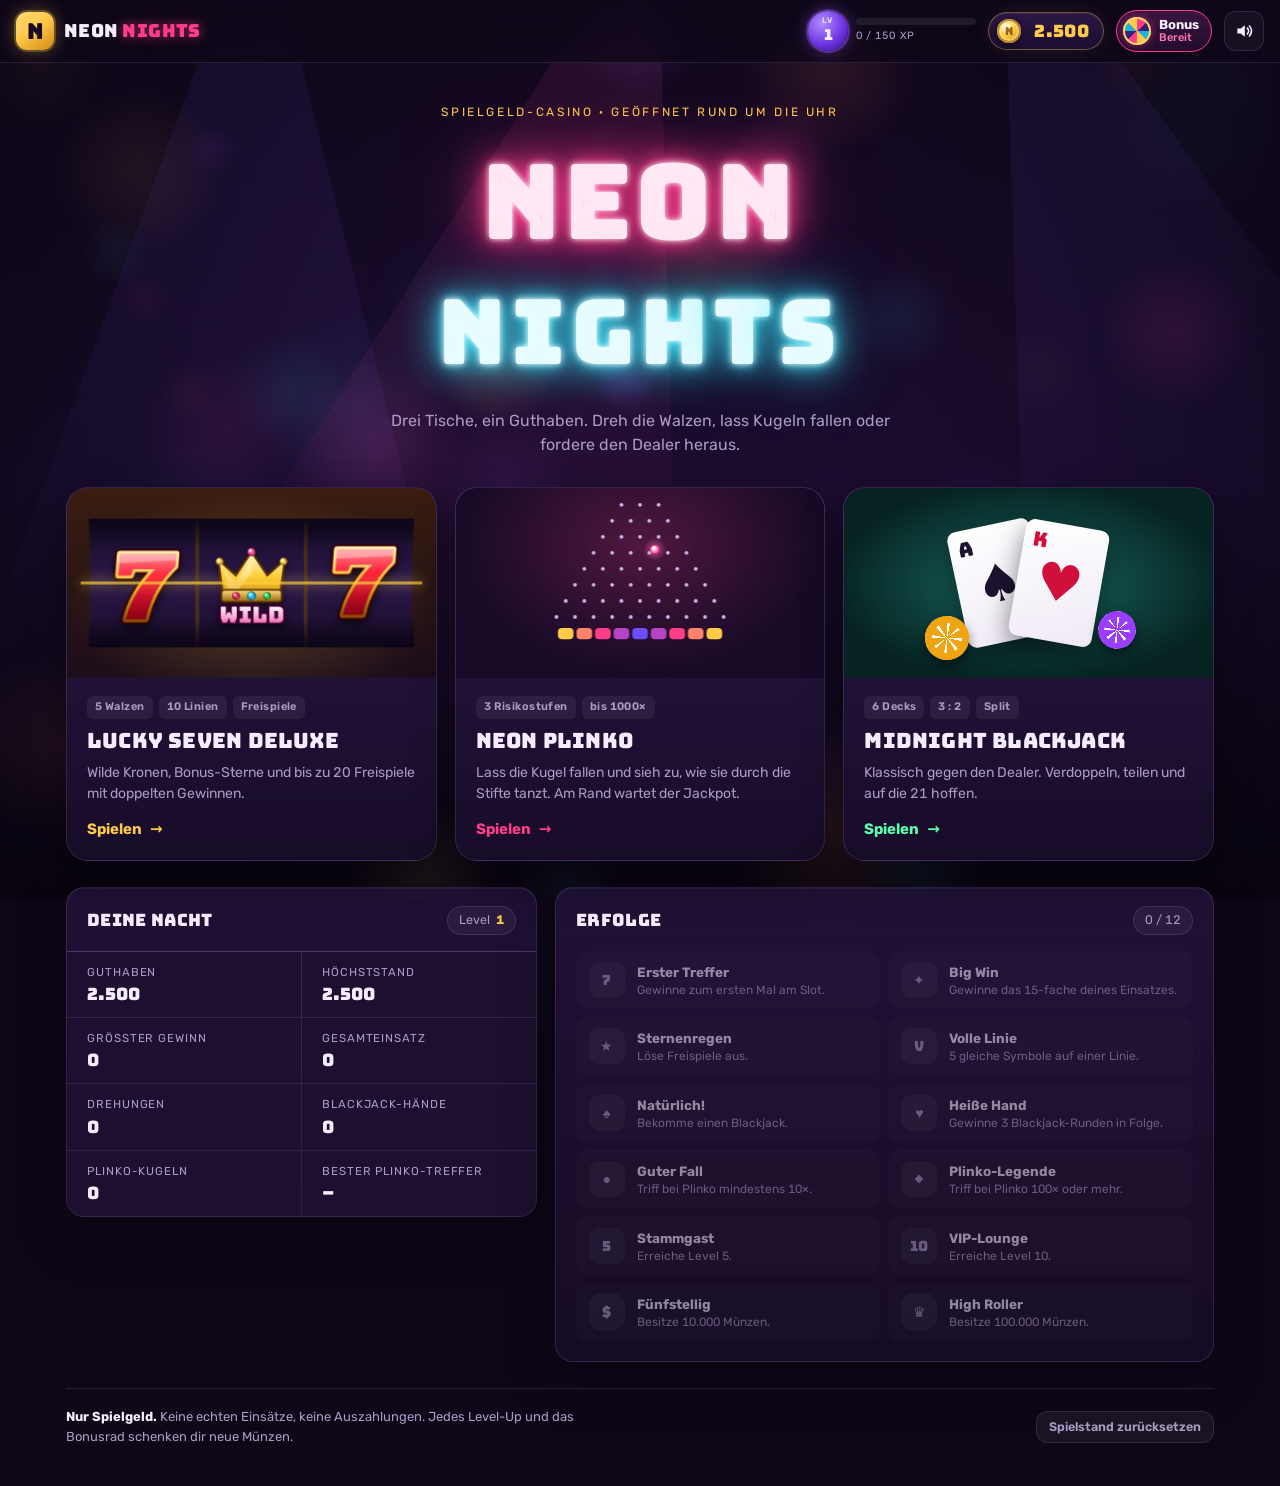
==== index.html @ 60bd5eb9 "Neon Nights Casino: 2D-Casino mit Slot, Plinko und Blackjack Spielgeld-Casino im Neon-Look: Slot mit" ====
<!doctype html>
<html lang="de">
<head>
<meta charset="utf-8">
<meta name="viewport" content="width=device-width, initial-scale=1, viewport-fit=cover">
<title>Neon Nights Casino</title>
<meta name="description" content="Ein 2D-Neon-Casino mit Slot, Plinko und Blackjack – nur Spielgeld.">
<link rel="preconnect" href="https://fonts.googleapis.com">
<link rel="preconnect" href="https://fonts.gstatic.com" crossorigin>
<link rel="stylesheet" href="https://fonts.googleapis.com/css2?family=Bungee&family=Bungee+Inline&family=Rubik:wght@400;500;600;700;800&display=swap">
<link rel="stylesheet" href="css/style.css">
</head>
<body data-view="lobby">
<canvas id="bg" aria-hidden="true"></canvas>

<header class="topbar">
  <a class="brand" href="#lobby" aria-label="Zur Lobby">
    <span class="brand-mark">N</span><span class="brand-text">Neon<b>Nights</b></span>
  </a>
  <div class="level-box" id="levelBox" title="Level-Fortschritt">
    <span class="lvl-badge"><small>LV</small><b id="lvlNum">1</b></span>
    <div class="xp"><div class="xp-bar"><i id="xpFill"></i></div><small id="xpText">0 / 150 XP</small></div>
  </div>
  <div class="balance" id="balance" aria-live="polite">
    <span class="coin-icon" aria-hidden="true"></span><b id="balVal">2.500</b>
  </div>
  <button class="bonus-btn" id="bonusBtn" type="button">
    <span class="bonus-wheel-icon" aria-hidden="true"></span><span class="bonus-label">Bonus<small id="bonusTimer">Bereit</small></span>
  </button>
  <button class="icon-btn" id="muteBtn" type="button" aria-label="Ton an oder aus" aria-pressed="false">
    <svg class="ic-on" viewBox="0 0 24 24" width="20" height="20" aria-hidden="true"><path d="M4 9v6h4l5 4V5L8 9H4z" fill="currentColor"/><path d="M16 8.5a5 5 0 0 1 0 7M18.5 6a8.5 8.5 0 0 1 0 12" stroke="currentColor" stroke-width="2" fill="none" stroke-linecap="round"/></svg>
    <svg class="ic-off" viewBox="0 0 24 24" width="20" height="20" aria-hidden="true"><path d="M4 9v6h4l5 4V5L8 9H4z" fill="currentColor"/><path d="M16.5 9.5l5 5m0-5l-5 5" stroke="currentColor" stroke-width="2" stroke-linecap="round"/></svg>
  </button>
</header>

<main class="wrap">
  <!-- ================= LOBBY ================= -->
  <section class="view active" id="view-lobby">
    <div class="hero">
      <p class="eyebrow">Spielgeld-Casino · geöffnet rund um die Uhr</p>
      <h1 class="neon-sign" aria-label="Neon Nights">
        <span class="n1">NEON</span>
        <span class="n2">NIGH<span class="flicker">T</span>S</span>
      </h1>
      <p class="hero-sub">Drei Tische, ein Guthaben. Dreh die Walzen, lass Kugeln fallen oder fordere den Dealer heraus.</p>
    </div>

    <div class="games">
      <a class="game-card gc-slots" href="#slots">
        <div class="gc-art"><canvas id="prevSlots"></canvas></div>
        <div class="gc-body">
          <div class="gc-tags"><span>5 Walzen</span><span>10 Linien</span><span>Freispiele</span></div>
          <h3>Lucky Seven Deluxe</h3>
          <p>Wilde Kronen, Bonus-Sterne und bis zu 20 Freispiele mit doppelten Gewinnen.</p>
          <span class="gc-play">Spielen <i>→</i></span>
        </div>
      </a>
      <a class="game-card gc-plinko" href="#plinko">
        <div class="gc-art"><canvas id="prevPlinko"></canvas></div>
        <div class="gc-body">
          <div class="gc-tags"><span>3 Risikostufen</span><span>bis 1000×</span></div>
          <h3>Neon Plinko</h3>
          <p>Lass die Kugel fallen und sieh zu, wie sie durch die Stifte tanzt. Am Rand wartet der Jackpot.</p>
          <span class="gc-play">Spielen <i>→</i></span>
        </div>
      </a>
      <a class="game-card gc-bj" href="#blackjack">
        <div class="gc-art bj-art" aria-hidden="true">
          <div class="art-card c1"><b>A</b><i>♠&#xFE0E;</i></div>
          <div class="art-card c2 red"><b>K</b><i>♥&#xFE0E;</i></div>
          <span class="art-chip" style="--c:#f0a412"></span><span class="art-chip c2" style="--c:#9b3dff"></span>
        </div>
        <div class="gc-body">
          <div class="gc-tags"><span>6 Decks</span><span>3 : 2</span><span>Split</span></div>
          <h3>Midnight Blackjack</h3>
          <p>Klassisch gegen den Dealer. Verdoppeln, teilen und auf die 21 hoffen.</p>
          <span class="gc-play">Spielen <i>→</i></span>
        </div>
      </a>
    </div>

    <div class="lobby-grid">
      <section class="panel stats-panel">
        <header class="panel-head"><h2>Deine Nacht</h2><span class="pill">Level <b id="lobbyLevel">1</b></span></header>
        <dl class="stats">
          <div><dt>Guthaben</dt><dd id="stBalance">0</dd></div>
          <div><dt>Höchststand</dt><dd id="stPeak">0</dd></div>
          <div><dt>Größter Gewinn</dt><dd id="stBiggest">0</dd></div>
          <div><dt>Gesamteinsatz</dt><dd id="stWagered">0</dd></div>
          <div><dt>Drehungen</dt><dd id="stSpins">0</dd></div>
          <div><dt>Blackjack-Hände</dt><dd id="stHands">0</dd></div>
          <div><dt>Plinko-Kugeln</dt><dd id="stBalls">0</dd></div>
          <div><dt>Bester Plinko-Treffer</dt><dd id="stMult">–</dd></div>
        </dl>
      </section>
      <section class="panel ach-panel">
        <header class="panel-head"><h2>Erfolge</h2><span class="pill" id="achCount">0 / 12</span></header>
        <div class="ach-grid" id="achGrid"></div>
      </section>
    </div>

    <footer class="foot">
      <p><b>Nur Spielgeld.</b> Keine echten Einsätze, keine Auszahlungen. Jedes Level-Up und das Bonusrad schenken dir neue Münzen.</p>
      <div class="reset">
        <button class="ghost-btn small" id="resetBtn" type="button">Spielstand zurücksetzen</button>
        <span id="resetConfirm" hidden>Wirklich alles löschen?
          <button class="ghost-btn small danger" id="resetYes" type="button">Ja, zurücksetzen</button>
          <button class="ghost-btn small" id="resetNo" type="button">Abbrechen</button></span>
      </div>
    </footer>
  </section>

  <!-- ================= SLOTS ================= -->
  <section class="view" id="view-slots">
    <div class="game-head">
      <a class="back-btn" href="#lobby"><i>←</i> Lobby</a>
      <h2>Lucky Seven Deluxe</h2>
      <button class="ghost-btn" id="slotInfo" type="button">Gewinntabelle</button>
    </div>

    <div class="slot-machine" id="slotMachine">
      <div class="marquee">
        <div class="bulbs" aria-hidden="true"></div>
        <div class="marquee-title"><span class="m-lucky">LUCKY</span><span class="m-seven">7</span><span class="m-deluxe">DELUXE</span></div>
      </div>
      <div class="fs-banner" id="fsBanner" hidden>
        <span>★ Freispiele: <b id="fsCount">0</b></span><span>Gewinne ×2</span><span>Summe: <b id="fsWin">0</b></span>
      </div>
      <div class="reels-bezel">
        <div class="reels-frame" id="reelsFrame"><canvas id="slotCanvas"></canvas></div>
      </div>
      <div class="deck">
        <div class="win-box" id="slotWinBox">
          <small>Gewinn</small>
          <b id="slotWin">0</b>
          <span id="slotMsg">Viel Glück!</span>
        </div>
        <div class="deck-controls">
          <div class="bet-ctl">
            <button class="round-btn" id="betMinus" type="button" aria-label="Einsatz senken">−</button>
            <div class="bet-val"><small>Einsatz</small><b id="slotBet">100</b></div>
            <button class="round-btn" id="betPlus" type="button" aria-label="Einsatz erhöhen">+</button>
          </div>
          <button class="spin-btn" id="spinBtn" type="button"><span class="spin-ring" aria-hidden="true"></span><span id="spinLabel">DREHEN</span></button>
          <div class="toggles">
            <button class="toggle" id="autoBtn" type="button" aria-pressed="false"><i aria-hidden="true">∞</i>Auto</button>
            <button class="toggle" id="turboBtn" type="button" aria-pressed="false"><i aria-hidden="true">»</i>Turbo</button>
          </div>
        </div>
      </div>
    </div>
    <p class="hint">Leertaste dreht · während des Drehens stoppt ein zweiter Druck die Walzen</p>
  </section>

  <!-- ================= PLINKO ================= -->
  <section class="view" id="view-plinko">
    <div class="game-head">
      <a class="back-btn" href="#lobby"><i>←</i> Lobby</a>
      <h2>Neon Plinko</h2>
      <span class="pill">Max <b id="plinkoMax">33×</b></span>
    </div>
    <div class="plinko-layout">
      <aside class="panel plinko-side">
        <div class="field">
          <label>Einsatz</label>
          <div class="bet-ctl wide">
            <button class="round-btn" id="plBetMinus" type="button" aria-label="Einsatz senken">−</button>
            <div class="bet-val"><b id="plinkoBet">50</b></div>
            <button class="round-btn" id="plBetPlus" type="button" aria-label="Einsatz erhöhen">+</button>
          </div>
        </div>
        <div class="field">
          <label>Risiko</label>
          <div class="seg">
            <button type="button" data-risk="low">Niedrig</button>
            <button type="button" data-risk="mid">Mittel</button>
            <button type="button" data-risk="high">Hoch</button>
          </div>
        </div>
        <div class="field">
          <label>Reihen</label>
          <div class="seg">
            <button type="button" data-rows="8">8</button>
            <button type="button" data-rows="12">12</button>
            <button type="button" data-rows="16">16</button>
          </div>
          <small class="field-hint" id="plinkoHint" hidden>Änderbar, sobald alle Kugeln gelandet sind</small>
        </div>
        <button class="cta-btn" id="plinkoDrop" type="button">Kugel fallen lassen</button>
        <button class="toggle wide" id="plinkoAuto" type="button" aria-pressed="false"><i aria-hidden="true">∞</i>Automatisch</button>
        <div class="last-win"><small>Letzter Treffer</small><b id="plinkoLast">–</b></div>
      </aside>
      <div class="panel plinko-stage">
        <div class="plinko-board" id="plinkoBoard"><canvas id="plinkoCanvas"></canvas></div>
        <div class="plinko-history" id="plinkoHistory" aria-label="Letzte Treffer"></div>
      </div>
    </div>
    <p class="hint">Leertaste lässt eine Kugel fallen · mehrere Kugeln gleichzeitig sind erlaubt</p>
  </section>

  <!-- ================= BLACKJACK ================= -->
  <section class="view" id="view-blackjack">
    <div class="game-head">
      <a class="back-btn" href="#lobby"><i>←</i> Lobby</a>
      <h2>Midnight Blackjack</h2>
      <span class="pill">Max. Einsatz <b>5.000</b></span>
    </div>
    <div class="bj-table" id="bjTable">
      <div class="bj-shoe" id="bjShoe" aria-hidden="true"><span class="shoe-cards"></span><small id="bjShoeCount">312</small></div>
      <div class="dealer-zone">
        <div class="zone-label">Dealer <span class="hand-value" id="dealerValue" hidden></span></div>
        <div class="cards" id="dealerCards"></div>
      </div>
      <div class="felt-deco" aria-hidden="true">
        <svg class="felt-text" viewBox="0 0 600 110">
          <defs><path id="arc" d="M 30 18 Q 300 128 570 18"/></defs>
          <text><textPath href="#arc" startOffset="50%" text-anchor="middle">BLACKJACK ZAHLT 3 ZU 2</textPath></text>
        </svg>
        <p class="felt-rule">Dealer steht auf allen 17</p>
      </div>
      <div class="bj-msg" id="bjMsg" aria-live="polite">Setze deine Chips und teile aus.</div>
      <div class="player-zone">
        <div class="player-hands" id="playerHands"></div>
        <div class="bet-circle" id="bjBetCircle">
          <div class="stack" id="bjStack"></div>
          <b id="bjBetAmount">Einsatz setzen</b>
        </div>
      </div>
    </div>
    <div class="bj-controls">
      <div class="bj-betting" id="bjBetting">
        <div class="chip-rack" id="bjChips"></div>
        <div class="bj-bet-actions">
          <button class="ghost-btn" id="bjClear" type="button">Löschen</button>
          <button class="ghost-btn" id="bjRebet" type="button">Wie zuvor</button>
          <button class="ghost-btn" id="bjDoubleBet" type="button">×2</button>
          <button class="cta-btn" id="bjDeal" type="button">Austeilen</button>
        </div>
      </div>
      <div class="bj-actions" id="bjActions" hidden>
        <button class="act-btn hit" id="bjHit" type="button"><b>Karte</b><small>H</small></button>
        <button class="act-btn stand" id="bjStand" type="button"><b>Halten</b><small>S</small></button>
        <button class="act-btn double" id="bjDouble" type="button"><b>Verdoppeln</b><small>D</small></button>
        <button class="act-btn split" id="bjSplit" type="button"><b>Teilen</b><small>P</small></button>
      </div>
    </div>
    <p class="hint">Tasten: H Karte · S Halten · D Verdoppeln · P Teilen · Enter Austeilen</p>
  </section>
</main>

<!-- ================= MODALS & OVERLAYS ================= -->
<div class="modal" id="modal-wheel" hidden role="dialog" aria-modal="true" aria-labelledby="wheelTitle">
  <div class="modal-box wheel-box">
    <button class="close-x" type="button" data-close aria-label="Schließen">×</button>
    <h2 id="wheelTitle">Bonusrad</h2>
    <p class="modal-sub">Alle 10 Minuten ein Gratis-Dreh. Bei leerem Konto sofort.</p>
    <div class="wheel-wrap">
      <div class="wheel-pointer" id="wheelPointer" aria-hidden="true"></div>
      <canvas id="wheelCanvas"></canvas>
    </div>
    <p class="wheel-result" id="wheelResult"></p>
    <button class="cta-btn" id="wheelSpin" type="button" data-autofocus>Drehen!</button>
  </div>
</div>

<div class="modal" id="modal-paytable" hidden role="dialog" aria-modal="true" aria-labelledby="ptTitle">
  <div class="modal-box pt-box">
    <button class="close-x" type="button" data-close aria-label="Schließen">×</button>
    <h2 id="ptTitle">Gewinntabelle</h2>
    <div id="paytableBody"></div>
  </div>
</div>

<div class="bigwin" id="bigwin" hidden>
  <div class="bw-rays" aria-hidden="true"></div>
  <div class="bw-content">
    <div class="bw-title" id="bwTitle">BIG WIN</div>
    <div class="bw-amount"><span class="coin-icon big" aria-hidden="true"></span><b id="bwAmount">0</b></div>
    <div class="bw-sub" id="bwSub"></div>
    <small class="bw-skip">Tippen zum Überspringen</small>
  </div>
</div>

<div class="banner" id="banner" hidden>
  <div class="bn-content"><div class="bn-title" id="bnTitle"></div><div class="bn-sub" id="bnSub"></div></div>
</div>

<div class="toasts" id="toasts" aria-live="polite"></div>
<canvas id="fx" aria-hidden="true"></canvas>

<script src="js/config.js"></script>
<script src="js/core.js"></script>
<script src="js/fx.js"></script>
<script src="js/symbols.js"></script>
<script src="js/slots.js"></script>
<script src="js/plinko.js"></script>
<script src="js/blackjack.js"></script>
<script src="js/main.js"></script>
</body>
</html>
---- css/style.css ----
/* ============================================================
   Neon Nights Casino – Stylesheet
   Einheitliche dunkle Neon-Welt (bewusst nur ein Theme)
   ============================================================ */
:root {
  color-scheme: dark;
  --ink: #0e0718;
  --night: #170c28;
  --plum: #22133a;
  --plum-2: #2e1a4c;
  --line: rgba(206, 170, 255, 0.14);
  --text: #f5edff;
  --muted: #a99bc4;
  --neon: #ff3d8b;
  --neon-soft: #ff7ab4;
  --gold: #ffc94a;
  --gold-deep: #c98a12;
  --cyan: #3be8ff;
  --violet: #9d5cff;
  --mint: #5dffb0;
  --bad: #ff5d6c;
  --felt: #0f4a45;
  --felt-deep: #062322;
  --display: "Bungee", "Impact", "Arial Black", sans-serif;
  --inline: "Bungee Inline", "Bungee", "Impact", sans-serif;
  --body: "Rubik", system-ui, -apple-system, "Segoe UI", sans-serif;
  --radius: 18px;
  --gutter: 16px;
  --top-h: 64px;
}

* { box-sizing: border-box; }
html { height: 100%; -webkit-text-size-adjust: 100%; }
body {
  margin: 0; min-height: 100%;
  background: var(--ink); color: var(--text);
  font: 15px/1.5 var(--body);
  font-variant-numeric: tabular-nums;
  overflow-x: hidden;
  -webkit-tap-highlight-color: transparent;
}
[hidden] { display: none !important; }
button { font: inherit; color: inherit; cursor: pointer; }
button:disabled { cursor: not-allowed; }
a { color: inherit; }
:focus-visible { outline: 2px solid var(--cyan); outline-offset: 3px; border-radius: 8px; }
h1, h2, h3, h4 { text-wrap: balance; margin: 0; }

#bg { position: fixed; inset: 0; z-index: -1; }
#fx { position: fixed; inset: 0; z-index: 90; pointer-events: none; }

/* ---------- Kopfleiste ---------- */
.topbar {
  position: sticky; top: 0; z-index: 40;
  display: flex; align-items: center; gap: 12px;
  padding: calc(10px + env(safe-area-inset-top, 0px)) var(--gutter) 10px;
  background: linear-gradient(180deg, rgba(14, 7, 24, 0.94), rgba(14, 7, 24, 0.78));
  backdrop-filter: blur(12px); -webkit-backdrop-filter: blur(12px);
  border-bottom: 1px solid var(--line);
}
.brand { display: flex; align-items: center; gap: 10px; text-decoration: none; margin-right: auto; }
.brand-mark {
  display: grid; place-items: center; width: 38px; height: 38px; border-radius: 11px;
  font: 22px var(--display); color: #1a0826;
  background: linear-gradient(145deg, #ffd978, var(--gold) 45%, #d08a10);
  box-shadow: 0 0 0 2px rgba(255, 201, 74, 0.25), 0 0 18px rgba(255, 201, 74, 0.35);
}
.brand-text { font: 18px/1 var(--display); letter-spacing: 0.02em; color: var(--text); }
.brand-text b { font-weight: 400; color: var(--neon); text-shadow: 0 0 12px rgba(255, 61, 139, 0.7); margin-left: 4px; }

.level-box { display: flex; align-items: center; gap: 8px; }
.lvl-badge {
  position: relative; display: grid; place-items: center; width: 40px; height: 40px;
  border-radius: 50%; line-height: 1;
  background: radial-gradient(circle at 35% 30%, #b38cff, #6a2fe0 60%, #33106e);
  box-shadow: 0 0 0 2px rgba(157, 92, 255, 0.4), 0 0 16px rgba(157, 92, 255, 0.5);
}
.lvl-badge small { position: absolute; top: 6px; font-size: 8px; letter-spacing: 0.12em; opacity: 0.8; font-weight: 700; }
.lvl-badge b { font: 15px var(--display); margin-top: 7px; }
.level-box.lvl-up .lvl-badge { animation: lvlpop 0.9s cubic-bezier(.3, 1.6, .5, 1); }
@keyframes lvlpop { 0% { transform: scale(1); } 40% { transform: scale(1.35); box-shadow: 0 0 0 6px rgba(157, 92, 255, 0.4), 0 0 40px #b38cff; } 100% { transform: scale(1); } }
.xp { display: grid; gap: 3px; width: 120px; }
.xp-bar { height: 7px; border-radius: 7px; background: rgba(255, 255, 255, 0.08); overflow: hidden; }
.xp-bar i { display: block; height: 100%; width: 0; border-radius: inherit; background: linear-gradient(90deg, var(--violet), var(--neon)); box-shadow: 0 0 10px var(--neon); transition: width 0.6s ease; }
.xp small { font-size: 10.5px; color: var(--muted); letter-spacing: 0.02em; }

.balance {
  display: flex; align-items: center; gap: 8px;
  padding: 6px 14px 6px 8px; border-radius: 999px;
  background: linear-gradient(180deg, #2a1745, #1b0e2e);
  border: 1px solid rgba(255, 201, 74, 0.35);
  box-shadow: inset 0 1px 0 rgba(255, 255, 255, 0.08), 0 0 20px rgba(255, 201, 74, 0.08);
}
.balance b { font: 17px var(--display); color: var(--gold); letter-spacing: 0.02em; min-width: 5ch; text-align: right; }
.balance.up { animation: balUp 0.7s ease; }
.balance.down b { animation: balDown 0.4s ease; }
@keyframes balUp { 30% { box-shadow: 0 0 0 3px rgba(93, 255, 176, 0.35), 0 0 30px rgba(93, 255, 176, 0.4); transform: scale(1.06); } }
@keyframes balDown { 40% { color: #ffa0a8; } }
.coin-icon {
  width: 24px; height: 24px; border-radius: 50%; flex: none;
  background: radial-gradient(circle at 35% 30%, #fff6c8 0 12%, #ffd24a 35%, #c47a00 100%);
  box-shadow: inset 0 0 0 2px rgba(150, 85, 0, 0.6), inset 0 0 0 4px rgba(255, 230, 150, 0.6), 0 2px 6px rgba(0, 0, 0, 0.4);
  position: relative;
}
.coin-icon::after { content: "N"; position: absolute; inset: 0; display: grid; place-items: center; font: 11px var(--display); color: rgba(120, 60, 0, 0.75); }
.coin-icon.big { width: 54px; height: 54px; }
.coin-icon.big::after { font-size: 26px; }

.bonus-btn {
  display: flex; align-items: center; gap: 8px; padding: 6px 12px 6px 6px;
  border-radius: 999px; border: 1px solid rgba(255, 61, 139, 0.35);
  background: linear-gradient(180deg, #3a1540, #220c2c);
  transition: transform 0.15s, box-shadow 0.2s;
}
.bonus-btn:hover { transform: translateY(-1px); }
.bonus-btn.ready { border-color: var(--neon); box-shadow: 0 0 0 0 rgba(255, 61, 139, 0.6); animation: bonusPulse 1.8s infinite; }
@keyframes bonusPulse { 0% { box-shadow: 0 0 0 0 rgba(255, 61, 139, 0.55); } 70% { box-shadow: 0 0 0 12px rgba(255, 61, 139, 0); } 100% { box-shadow: 0 0 0 0 rgba(255, 61, 139, 0); } }
.bonus-wheel-icon {
  width: 28px; height: 28px; border-radius: 50%;
  background: conic-gradient(var(--neon) 0 45deg, #3a1f78 0 90deg, #1fb6d6 0 135deg, var(--gold) 0 180deg, var(--neon) 0 225deg, #3a1f78 0 270deg, #1fb6d6 0 315deg, var(--gold) 0);
  box-shadow: inset 0 0 0 2px #ffd46a, 0 0 10px rgba(255, 61, 139, 0.5);
}
.bonus-btn.ready .bonus-wheel-icon { animation: spinSlow 6s linear infinite; }
@keyframes spinSlow { to { transform: rotate(360deg); } }
.bonus-label { display: grid; text-align: left; line-height: 1.1; font-weight: 700; font-size: 13px; }
.bonus-label small { font-weight: 500; font-size: 11px; color: var(--neon-soft); }

.icon-btn {
  display: grid; place-items: center; width: 40px; height: 40px; border-radius: 12px;
  border: 1px solid var(--line); background: rgba(255, 255, 255, 0.04); color: var(--text);
}
.icon-btn:hover { background: rgba(255, 255, 255, 0.08); }
.icon-btn .ic-off, .icon-btn.muted .ic-on { display: none; }
.icon-btn.muted .ic-off { display: block; color: var(--muted); }

/* ---------- Layout ---------- */
.wrap { max-width: 1180px; margin: 0 auto; padding-inline: var(--gutter); padding-block: 22px 40px; }
.view { display: none; }
.view.active { display: block; animation: viewIn 0.45s cubic-bezier(.2, .8, .2, 1); }
@keyframes viewIn { from { opacity: 0.001; transform: translateY(10px); } }

.panel {
  background: linear-gradient(180deg, rgba(40, 22, 66, 0.72), rgba(24, 12, 40, 0.8));
  border: 1px solid var(--line); border-radius: var(--radius);
  box-shadow: inset 0 1px 0 rgba(255, 255, 255, 0.05), 0 20px 50px rgba(0, 0, 0, 0.35);
}
.pill {
  display: inline-flex; align-items: center; gap: 6px; padding: 4px 11px; border-radius: 999px;
  font-size: 12.5px; color: var(--muted); background: rgba(255, 255, 255, 0.05); border: 1px solid var(--line);
  white-space: nowrap;
}
.pill b { color: var(--gold); font-weight: 700; }
.hint { text-align: center; color: var(--muted); font-size: 12.5px; margin: 14px 0 0; }

/* ---------- Buttons ---------- */
.ghost-btn {
  padding: 9px 16px; border-radius: 12px; border: 1px solid var(--line);
  background: rgba(255, 255, 255, 0.05); font-weight: 600; font-size: 14px;
  transition: background 0.15s, border-color 0.15s, transform 0.1s;
}
.ghost-btn:hover:not(:disabled) { background: rgba(255, 255, 255, 0.1); border-color: rgba(255, 255, 255, 0.25); }
.ghost-btn:active:not(:disabled) { transform: translateY(1px); }
.ghost-btn:disabled { opacity: 0.4; }
.ghost-btn.small { padding: 6px 12px; font-size: 12.5px; }
.ghost-btn.danger { border-color: rgba(255, 93, 108, 0.5); color: #ffb3ba; }
.cta-btn {
  position: relative; padding: 14px 22px; border: 0; border-radius: 14px;
  font: 16px var(--display); letter-spacing: 0.03em; color: #2a0716;
  background: linear-gradient(180deg, #ffe08a, var(--gold) 50%, #e09a18);
  box-shadow: 0 5px 0 #8a5400, 0 10px 24px rgba(255, 180, 40, 0.3), inset 0 1px 0 rgba(255, 255, 255, 0.7);
  transition: transform 0.08s, box-shadow 0.08s, filter 0.15s;
}
.cta-btn:hover:not(:disabled) { filter: brightness(1.07); }
.cta-btn:active:not(:disabled) { transform: translateY(4px); box-shadow: 0 1px 0 #8a5400, 0 4px 12px rgba(255, 180, 40, 0.25), inset 0 1px 0 rgba(255, 255, 255, 0.7); }
.cta-btn:disabled { filter: grayscale(0.8) brightness(0.6); }
.round-btn {
  width: 42px; height: 42px; border-radius: 50%; border: 1px solid rgba(255, 255, 255, 0.14);
  background: radial-gradient(circle at 40% 30%, #4b2c78, #2a1545); font-size: 22px; font-weight: 700; line-height: 1;
  box-shadow: 0 3px 0 #120820, inset 0 1px 0 rgba(255, 255, 255, 0.15);
}
.round-btn:active:not(:disabled) { transform: translateY(2px); box-shadow: 0 1px 0 #120820; }
.round-btn:disabled { opacity: 0.35; }
.toggle {
  display: inline-flex; align-items: center; gap: 6px; padding: 8px 14px; border-radius: 12px;
  border: 1px solid var(--line); background: rgba(255, 255, 255, 0.04); font-weight: 600; font-size: 13px; color: var(--muted);
}
.toggle i { font-style: normal; font-size: 16px; line-height: 1; }
.toggle.on { color: #10202a; background: linear-gradient(180deg, #8ff4ff, var(--cyan)); border-color: transparent; box-shadow: 0 0 18px rgba(59, 232, 255, 0.45); }
.toggle.wide { justify-content: center; width: 100%; }

/* ---------- Lobby ---------- */
.hero { text-align: center; padding: 18px 0 30px; }
.eyebrow { margin: 0 0 12px; font-size: 12px; letter-spacing: 0.22em; text-transform: uppercase; color: var(--gold); }
.neon-sign { display: flex; flex-direction: column; align-items: center; gap: 2px; line-height: 0.92; font-weight: 400; }
.neon-sign .n1 {
  font: clamp(44px, 10vw, 104px) var(--inline); color: #ffe8f3; letter-spacing: 0.04em;
  text-shadow: 0 0 6px #fff, 0 0 18px var(--neon), 0 0 42px var(--neon), 0 0 80px rgba(255, 61, 139, 0.6);
}
.neon-sign .n2 {
  font: clamp(38px, 8.6vw, 90px) var(--inline); color: #e6fcff; letter-spacing: 0.06em;
  text-shadow: 0 0 6px #fff, 0 0 16px var(--cyan), 0 0 38px var(--cyan), 0 0 70px rgba(59, 232, 255, 0.5);
}
.flicker { animation: flicker 5s infinite steps(1); }
@keyframes flicker {
  0%, 18%, 22%, 25%, 53%, 57%, 100% { opacity: 1; }
  20%, 24%, 55% { opacity: 0.25; text-shadow: none; }
}
.hero-sub { max-width: 52ch; margin: 18px auto 0; color: var(--muted); font-size: 16px; }

.games { display: grid; grid-template-columns: repeat(3, 1fr); gap: 18px; }
.game-card {
  position: relative; display: flex; flex-direction: column; overflow: hidden;
  text-decoration: none; border-radius: 22px;
  background: linear-gradient(180deg, #2a1745, #170c28);
  border: 1px solid var(--line);
  box-shadow: 0 18px 40px rgba(0, 0, 0, 0.4);
  transition: transform 0.25s cubic-bezier(.2, .8, .2, 1), box-shadow 0.25s, border-color 0.25s;
}
.game-card::before {
  content: ""; position: absolute; inset: 0; border-radius: inherit; pointer-events: none; opacity: 0; transition: opacity 0.25s;
  box-shadow: inset 0 0 0 1.5px var(--accent), 0 0 40px -6px var(--accent);
}
.game-card:hover, .game-card:focus-visible { transform: translateY(-6px); box-shadow: 0 26px 60px rgba(0, 0, 0, 0.5); }
.game-card:hover::before, .game-card:focus-visible::before { opacity: 1; }
.gc-slots { --accent: var(--gold); }
.gc-plinko { --accent: var(--neon); }
.gc-bj { --accent: var(--mint); }
.gc-art { position: relative; height: 190px; overflow: hidden; }
.gc-art canvas { display: block; width: 100%; height: 100%; }
.gc-slots .gc-art { background: radial-gradient(ellipse at 50% 60%, rgba(255, 201, 74, 0.22), transparent 70%), linear-gradient(180deg, #3a1d10, #1c0d1a); }
.gc-plinko .gc-art { background: radial-gradient(ellipse at 50% 30%, rgba(255, 61, 139, 0.25), transparent 70%), #160a26; }
.bj-art { background: radial-gradient(ellipse at 50% 50%, #1a6b62, var(--felt-deep) 75%); display: grid; place-items: center; }
.art-card {
  position: absolute; width: 84px; height: 118px; border-radius: 9px; background: linear-gradient(160deg, #fff, #efe9f5);
  box-shadow: 0 10px 24px rgba(0, 0, 0, 0.45); color: #1b1330; display: grid; place-items: center;
  transition: transform 0.35s cubic-bezier(.2, .8, .2, 1);
}
.art-card b { position: absolute; top: 6px; left: 9px; font: 20px var(--display); }
.art-card i { font-style: normal; font-size: 52px; line-height: 1; }
.art-card.red { color: #d0103a; }
.art-card.c1 { transform: translateX(-30px) rotate(-12deg); }
.art-card.c2 { transform: translateX(30px) rotate(10deg); }
.game-card:hover .art-card.c1 { transform: translateX(-42px) rotate(-18deg) translateY(-6px); }
.game-card:hover .art-card.c2 { transform: translateX(42px) rotate(16deg) translateY(-6px); }
.art-chip { position: absolute; bottom: 18px; left: 22%; width: 44px; height: 44px; border-radius: 50%; background: repeating-conic-gradient(#fff 0 12deg, var(--c) 12deg 45deg); box-shadow: 0 6px 12px rgba(0, 0, 0, 0.5), inset 0 0 0 7px var(--c); }
.art-chip.c2 { left: auto; right: 20%; bottom: 26px; transform: scale(0.85); }
.gc-body { display: flex; flex-direction: column; gap: 8px; padding: 18px 20px 20px; flex: 1; }
.gc-tags { display: flex; flex-wrap: wrap; gap: 6px; }
.gc-tags span { font-size: 11px; font-weight: 600; letter-spacing: 0.04em; padding: 3px 8px; border-radius: 6px; background: rgba(255, 255, 255, 0.06); color: var(--muted); }
.game-card h3 { font: 21px var(--display); letter-spacing: 0.01em; font-weight: 400; }
.game-card p { margin: 0; color: var(--muted); font-size: 14px; flex: 1; }
.gc-play { align-self: flex-start; margin-top: 6px; font-weight: 700; color: var(--accent); display: inline-flex; gap: 8px; }
.gc-play i { font-style: normal; transition: transform 0.2s; }
.game-card:hover .gc-play i { transform: translateX(5px); }

.lobby-grid { display: grid; grid-template-columns: 1fr 1.4fr; gap: 18px; margin-top: 26px; align-items: start; }
.panel-head { display: flex; align-items: center; justify-content: space-between; gap: 12px; padding: 18px 20px 0; }
.panel-head h2 { font: 17px var(--display); font-weight: 400; letter-spacing: 0.02em; }
.stats { display: grid; grid-template-columns: 1fr 1fr; gap: 1px; margin: 16px 0 0; background: var(--line); border-top: 1px solid var(--line); border-radius: 0 0 var(--radius) var(--radius); overflow: hidden; }
.stats > div { background: #1c0f30; padding: 12px 20px; }
.stats dt { font-size: 11.5px; color: var(--muted); text-transform: uppercase; letter-spacing: 0.08em; }
.stats dd { margin: 2px 0 0; font: 17px var(--display); color: var(--text); }
.ach-grid { display: grid; grid-template-columns: repeat(2, 1fr); gap: 8px; padding: 16px 20px 20px; }
.ach { display: flex; align-items: center; gap: 12px; padding: 10px 12px; border-radius: 12px; background: rgba(255, 255, 255, 0.03); border: 1px solid transparent; opacity: 0.55; }
.ach b { display: block; font-size: 13.5px; }
.ach span { display: block; font-size: 12px; color: var(--muted); line-height: 1.35; }
.ach-icon { flex: none; display: grid; place-items: center; width: 36px; height: 36px; border-radius: 10px; font: 14px var(--display); background: rgba(255, 255, 255, 0.06); color: var(--muted); }
.ach.got { opacity: 1; border-color: rgba(255, 201, 74, 0.25); background: linear-gradient(90deg, rgba(255, 201, 74, 0.09), rgba(255, 255, 255, 0.02)); }
.ach.got .ach-icon { color: #2a1400; background: linear-gradient(145deg, #ffe08a, var(--gold) 50%, #c98a12); box-shadow: 0 0 14px rgba(255, 201, 74, 0.45); }
.foot { display: flex; flex-wrap: wrap; align-items: center; justify-content: space-between; gap: 12px 20px; margin-top: 26px; padding-top: 18px; border-top: 1px solid var(--line); color: var(--muted); font-size: 13px; }
.foot p { margin: 0; max-width: 70ch; }
.foot b { color: var(--text); }
.reset #resetConfirm { display: inline-flex; flex-wrap: wrap; align-items: center; gap: 8px; }

/* ---------- Spielkopf ---------- */
.game-head { display: flex; align-items: center; justify-content: space-between; gap: 12px; margin-bottom: 16px; }
.game-head h2 { font: clamp(18px, 3vw, 26px) var(--display); font-weight: 400; text-align: center; }
.back-btn { display: inline-flex; align-items: center; gap: 8px; padding: 8px 14px; border-radius: 12px; text-decoration: none; font-weight: 600; font-size: 14px; background: rgba(255, 255, 255, 0.05); border: 1px solid var(--line); }
.back-btn:hover { background: rgba(255, 255, 255, 0.1); }
.back-btn i { font-style: normal; }

/* ---------- Slot-Automat ---------- */
.slot-machine {
  position: relative; max-width: 860px; margin: 0 auto; padding: 16px 18px 20px; border-radius: 30px;
  background:
    linear-gradient(180deg, rgba(255, 255, 255, 0.07), transparent 30%),
    linear-gradient(180deg, #4a2a16, #2b1509 40%, #1c0d07);
  box-shadow:
    inset 0 0 0 2px #7a4a1c, inset 0 0 0 5px #2a1206, inset 0 0 0 7px rgba(255, 201, 74, 0.55),
    0 30px 80px rgba(0, 0, 0, 0.6), 0 0 80px rgba(255, 150, 40, 0.12);
  transition: box-shadow 0.5s;
}
.slot-machine.fs-mode {
  box-shadow:
    inset 0 0 0 2px #7a1c6a, inset 0 0 0 5px #200626, inset 0 0 0 7px rgba(255, 95, 210, 0.8),
    0 30px 80px rgba(0, 0, 0, 0.6), 0 0 90px rgba(255, 61, 200, 0.35);
}
.marquee {
  position: relative; margin: 0 auto 14px; padding: 16px 20px; border-radius: 18px; text-align: center;
  background: radial-gradient(ellipse at 50% 40%, #5a1236, #26061a 70%);
  box-shadow: inset 0 0 0 2px #9a5a20, inset 0 0 30px rgba(0, 0, 0, 0.8);
  overflow: hidden;
}
.bulbs {
  position: absolute; inset: 5px; border-radius: 14px; pointer-events: none;
  --b: radial-gradient(circle, #fff6c8 0 1.6px, #ffc94a 2.4px, rgba(255, 201, 74, 0.4) 3.5px, transparent 4.5px);
  background: var(--b) 0 0 / 16px 100% repeat-x, var(--b) 8px 100% / 16px 100% repeat-x;
  mask: linear-gradient(#000 0 0) top / 100% 10px no-repeat, linear-gradient(#000 0 0) bottom / 100% 10px no-repeat;
  -webkit-mask: linear-gradient(#000 0 0) top / 100% 10px no-repeat, linear-gradient(#000 0 0) bottom / 100% 10px no-repeat;
  animation: chase 0.9s steps(2) infinite;
}
.bulbs { background-position: 0 -3px, 8px calc(100% + 3px); }
@keyframes chase { 50% { background-position: 8px -3px, 0 calc(100% + 3px); } }
.marquee-title { position: relative; display: flex; align-items: center; justify-content: center; gap: 14px; }
.m-lucky, .m-deluxe { font: clamp(18px, 4vw, 30px) var(--inline); color: #ffe7f3; letter-spacing: 0.08em; text-shadow: 0 0 8px var(--neon), 0 0 22px var(--neon); }
.m-seven {
  font: clamp(38px, 7.5vw, 62px)/1 var(--display); color: #ff2a45;
  -webkit-text-stroke: 2px #ffd46a;
  text-shadow: 0 0 12px rgba(255, 60, 80, 0.9), 0 0 30px rgba(255, 60, 80, 0.6), 0 4px 0 #5a0010;
  animation: sevenGlow 2.4s ease-in-out infinite;
}
@keyframes sevenGlow { 50% { text-shadow: 0 0 20px rgba(255, 90, 110, 1), 0 0 50px rgba(255, 60, 80, 0.8), 0 4px 0 #5a0010; } }

.fs-banner {
  display: flex; flex-wrap: wrap; justify-content: space-between; gap: 6px 14px; margin: -4px 0 12px; padding: 9px 16px; border-radius: 12px;
  font-weight: 700; font-size: 14px; color: #fff;
  background: linear-gradient(90deg, #7a1fe0, #e0309a, #7a1fe0); background-size: 200% 100%;
  animation: fsShift 3s linear infinite; box-shadow: 0 0 24px rgba(224, 48, 154, 0.5);
}
.fs-banner b { color: #fff27a; }
@keyframes fsShift { to { background-position: 200% 0; } }

.reels-bezel {
  padding: 10px; border-radius: 18px;
  background: linear-gradient(180deg, #ffe08a, #c98a12 30%, #7a4a0a 70%, #e0a830);
  box-shadow: 0 6px 16px rgba(0, 0, 0, 0.5), inset 0 1px 0 rgba(255, 255, 255, 0.6);
}
.reels-frame { position: relative; border-radius: 10px; overflow: hidden; background: #0c0616; box-shadow: inset 0 0 0 2px #2a1206, inset 0 8px 20px rgba(0, 0, 0, 0.8); }
.reels-frame canvas { display: block; width: 100%; }
.reels-frame::after { content: ""; position: absolute; inset: 0; pointer-events: none; background: linear-gradient(115deg, rgba(255, 255, 255, 0.07) 0 18%, transparent 18% 60%, rgba(255, 255, 255, 0.03) 60% 66%, transparent 66%); }

.deck { display: grid; grid-template-columns: minmax(0, 1fr) auto; gap: 16px; align-items: center; margin-top: 16px; }
.win-box {
  display: grid; align-content: center; padding: 10px 18px; border-radius: 16px; min-height: 92px; min-width: 0;
  background: linear-gradient(180deg, #0c0616, #1a0d2c); box-shadow: inset 0 0 0 1px rgba(255, 201, 74, 0.25), inset 0 6px 16px rgba(0, 0, 0, 0.6);
}
.win-box small { font-size: 11px; letter-spacing: 0.16em; text-transform: uppercase; color: var(--muted); }
.win-box b { font: clamp(26px, 5vw, 40px)/1.1 var(--display); color: #5a4a72; transition: color 0.2s; }
.win-box.has-win b { color: var(--gold); text-shadow: 0 0 16px rgba(255, 201, 74, 0.6); }
.win-box.big b { color: #fff27a; animation: winPulse 0.6s ease-in-out infinite alternate; }
@keyframes winPulse { to { text-shadow: 0 0 30px rgba(255, 230, 100, 1); } }
.win-box span { font-size: 13px; color: var(--muted); white-space: nowrap; overflow: hidden; text-overflow: ellipsis; }
.win-box.has-win span { color: var(--text); }
.deck-controls { display: flex; align-items: center; gap: 16px; }
.bet-ctl { display: flex; align-items: center; gap: 8px; }
.bet-val { display: grid; text-align: center; min-width: 74px; }
.bet-val small { font-size: 10.5px; letter-spacing: 0.14em; text-transform: uppercase; color: var(--muted); }
.bet-val b { font: 20px var(--display); color: var(--text); }
.bet-ctl.wide { justify-content: space-between; }
.bet-ctl.wide .bet-val { flex: 1; }
.toggles { display: grid; gap: 8px; }

.spin-btn {
  position: relative; display: grid; place-items: center; width: 104px; height: 104px; border-radius: 50%; border: 0;
  font: 17px var(--display); letter-spacing: 0.04em; color: #2a0716;
  background: radial-gradient(circle at 50% 35%, #fff2b8, var(--gold) 45%, #d88a10 80%);
  box-shadow: 0 7px 0 #7a4400, 0 14px 30px rgba(255, 170, 30, 0.35), inset 0 2px 0 rgba(255, 255, 255, 0.8), inset 0 -6px 12px rgba(160, 80, 0, 0.35);
  transition: transform 0.08s, box-shadow 0.08s, filter 0.2s;
}
.spin-btn:hover { filter: brightness(1.06); }
.spin-btn:active { transform: translateY(5px); box-shadow: 0 2px 0 #7a4400, 0 6px 16px rgba(255, 170, 30, 0.3), inset 0 2px 0 rgba(255, 255, 255, 0.8); }
.spin-ring { position: absolute; inset: -7px; border-radius: 50%; border: 3px dashed rgba(255, 201, 74, 0.55); pointer-events: none; }
.spin-btn.spinning { color: #fff; background: radial-gradient(circle at 50% 35%, #ff9ac2, var(--neon) 50%, #a0105a 85%); box-shadow: 0 7px 0 #5a0030, 0 14px 30px rgba(255, 61, 139, 0.45), inset 0 2px 0 rgba(255, 255, 255, 0.5); }
.spin-btn.spinning .spin-ring { border-color: rgba(255, 61, 139, 0.7); animation: spinSlow 1.2s linear infinite; }

/* ---------- Plinko ---------- */
.plinko-layout { display: grid; grid-template-columns: 280px minmax(0, 1fr); gap: 18px; align-items: start; }
.plinko-side { display: grid; gap: 16px; padding: 18px; }
.field { display: grid; gap: 8px; }
.field label { font-size: 11.5px; letter-spacing: 0.14em; text-transform: uppercase; color: var(--muted); font-weight: 600; }
.field-hint { font-size: 11.5px; color: var(--neon-soft); }
.seg { display: grid; grid-auto-flow: column; grid-auto-columns: 1fr; padding: 4px; gap: 4px; border-radius: 12px; background: rgba(0, 0, 0, 0.3); border: 1px solid var(--line); }
.seg button { padding: 8px 6px; border: 0; border-radius: 9px; background: transparent; font-weight: 600; font-size: 13.5px; color: var(--muted); transition: background 0.15s, color 0.15s; }
.seg button:hover:not(:disabled) { color: var(--text); }
.seg button.on { background: linear-gradient(180deg, #ff6aa6, var(--neon)); color: #fff; box-shadow: 0 0 16px rgba(255, 61, 139, 0.45); }
.seg button:disabled:not(.on) { opacity: 0.4; }
.last-win { display: grid; padding: 12px 14px; border-radius: 12px; background: rgba(0, 0, 0, 0.3); }
.last-win small { font-size: 11px; color: var(--muted); letter-spacing: 0.12em; text-transform: uppercase; }
.last-win b { font: 17px var(--display); color: var(--gold); }
.plinko-stage { position: relative; padding: 14px 14px 12px; overflow: hidden;
  background: radial-gradient(ellipse at 50% 0%, rgba(157, 92, 255, 0.18), transparent 60%), linear-gradient(180deg, rgba(34, 18, 58, 0.85), rgba(16, 8, 28, 0.9)); }
.plinko-board canvas { display: block; width: 100%; }
.plinko-history { position: absolute; top: 14px; right: 14px; display: grid; gap: 5px; }
.hist-chip {
  min-width: 52px; padding: 4px 8px; border-radius: 8px; text-align: center; font-weight: 700; font-size: 12px; color: #1a0a26;
  background: var(--c); box-shadow: 0 0 10px color-mix(in srgb, var(--c) 50%, transparent);
  animation: histIn 0.35s cubic-bezier(.3, 1.5, .5, 1);
}
.hist-chip:nth-child(n+6) { opacity: 0.55; }
@keyframes histIn { from { transform: translateX(20px) scale(0.6); opacity: 0; } }

/* ---------- Blackjack ---------- */
.bj-table {
  --card-w: clamp(62px, 9.5vw, 96px);
  position: relative; min-height: 520px; padding: 26px 20px 30px; border-radius: 200px 200px 36px 36px / 120px 120px 36px 36px;
  background:
    radial-gradient(ellipse at 50% 35%, rgba(255, 255, 255, 0.07), transparent 60%),
    radial-gradient(ellipse at 50% 40%, #16665d, var(--felt) 45%, var(--felt-deep) 100%);
  box-shadow:
    inset 0 0 0 10px #2a1409, inset 0 0 0 12px #6a3a14, inset 0 0 0 14px rgba(255, 61, 139, 0.65),
    inset 0 0 60px rgba(0, 0, 0, 0.6), 0 30px 70px rgba(0, 0, 0, 0.55), 0 0 60px rgba(255, 61, 139, 0.12);
  display: grid; grid-template-rows: auto auto auto 1fr; justify-items: center; gap: 10px; overflow: hidden;
}
.bj-table::before { /* Filzstruktur */
  content: ""; position: absolute; inset: 0; pointer-events: none; opacity: 0.35; border-radius: inherit;
  background-image: radial-gradient(rgba(255, 255, 255, 0.05) 1px, transparent 1px); background-size: 3px 3px;
}
.felt-deco { position: relative; width: min(560px, 94%); margin: -6px 0 -4px; pointer-events: none; text-align: center; }
.felt-text { display: block; width: 100%; height: auto; }
.felt-text text { font: 26px var(--display); fill: rgba(255, 220, 140, 0.36); letter-spacing: 0.08em; }
.felt-rule { margin: -34px 0 0; font-size: 11.5px; letter-spacing: 0.24em; text-transform: uppercase; color: rgba(255, 255, 255, 0.3); }
.bj-shoe {
  position: absolute; top: 34px; right: 7%; width: calc(var(--card-w) * 0.95); height: calc(var(--card-w) * 1.15);
  border-radius: 10px 10px 6px 6px; background: linear-gradient(180deg, #2a1a10, #140a06);
  box-shadow: 0 10px 20px rgba(0, 0, 0, 0.5), inset 0 0 0 2px #6a3a14; transform: rotate(-8deg);
  display: grid; place-items: end center; padding-bottom: 4px;
}
.shoe-cards { position: absolute; top: 10%; left: 12%; right: 12%; height: 58%; border-radius: 6px; background: repeating-linear-gradient(90deg, #e9e2f2 0 2px, #cfc6dc 2px 3px); box-shadow: 4px 0 0 #a0142f, inset 0 0 0 1px rgba(0, 0, 0, 0.2); }
.bj-shoe small { position: relative; font-size: 10px; color: rgba(255, 255, 255, 0.5); }
.zone-label { display: flex; align-items: center; justify-content: center; gap: 8px; min-height: 28px; font-size: 12px; letter-spacing: 0.2em; text-transform: uppercase; color: rgba(255, 255, 255, 0.55); }
.dealer-zone, .player-zone { position: relative; z-index: 1; display: grid; justify-items: center; gap: 8px; width: 100%; }
.player-zone { align-self: end; }
.cards { display: flex; justify-content: center; min-height: calc(var(--card-w) * 1.4); padding-left: calc(var(--card-w) * 0.62); }
.cards .card { margin-left: calc(var(--card-w) * -0.62); }
.hand-value {
  display: inline-grid; place-items: center; min-width: 38px; padding: 3px 10px; border-radius: 999px;
  font: 14px var(--display); color: #10251f; background: #e9fff6; box-shadow: 0 3px 10px rgba(0, 0, 0, 0.35); letter-spacing: 0;
}
.hand-value.bust { background: var(--bad); color: #fff; }
.bj-table.peek .dealer-zone .card:nth-child(2) { animation: peek 0.9s ease; }
@keyframes peek { 30%, 70% { transform: translateY(-6px) rotate(-3deg); } }

.card { position: relative; width: var(--card-w); height: calc(var(--card-w) * 1.4); perspective: 900px; flex: none; }
.card-inner { position: absolute; inset: 0; transform-style: preserve-3d; transform: rotateY(180deg); transition: transform 0.42s cubic-bezier(.3, .7, .3, 1); }
.card.up .card-inner { transform: rotateY(0); }
.face { position: absolute; inset: 0; border-radius: calc(var(--card-w) * 0.09); backface-visibility: hidden; -webkit-backface-visibility: hidden; overflow: hidden; }
.front {
  color: #1b1330; background: linear-gradient(160deg, #ffffff, #f1ecf7);
  box-shadow: 0 6px 16px rgba(0, 0, 0, 0.4), inset 0 0 0 1px rgba(0, 0, 0, 0.08);
}
.front.red { color: #d0103a; }
.back {
  transform: rotateY(180deg);
  background:
    radial-gradient(circle at 50% 50%, transparent 0 22%, rgba(255, 255, 255, 0.0) 22%),
    repeating-linear-gradient(45deg, rgba(255, 255, 255, 0.12) 0 2px, transparent 2px 9px),
    repeating-linear-gradient(-45deg, rgba(255, 255, 255, 0.12) 0 2px, transparent 2px 9px),
    linear-gradient(160deg, #e0206e, #7a0d45);
  box-shadow: 0 6px 16px rgba(0, 0, 0, 0.4), inset 0 0 0 4px #fff, inset 0 0 0 5px rgba(0, 0, 0, 0.15);
}
.back::after {
  content: "N"; position: absolute; left: 50%; top: 50%; transform: translate(-50%, -50%);
  width: 38%; aspect-ratio: 1; border-radius: 50%; display: grid; place-items: center;
  font: calc(var(--card-w) * 0.2) var(--display); color: #7a0d45; background: #ffd46a; box-shadow: 0 0 0 3px #fff;
}
.corner { position: absolute; display: grid; justify-items: center; line-height: 0.95; }
.corner b { font: 700 calc(var(--card-w) * 0.2) var(--body); letter-spacing: -0.04em; }
.corner i { font-style: normal; font-size: calc(var(--card-w) * 0.17); }
.corner.tl { top: 5%; left: 6%; }
.corner.br { bottom: 5%; right: 6%; transform: rotate(180deg); }
.pips { position: absolute; inset: 12% 17%; }
.pips i { position: absolute; font-style: normal; font-size: calc(var(--card-w) * 0.24); line-height: 1; transform: translate(-50%, -50%); }
.pips i.flip { transform: translate(-50%, -50%) rotate(180deg); }
.ace { position: absolute; inset: 0; display: grid; place-items: center; font-size: calc(var(--card-w) * 0.62); line-height: 1; }
.court {
  position: absolute; inset: 11% 24%; border-radius: 6px; display: grid; place-items: center; overflow: hidden;
  background: linear-gradient(160deg, #fff2cf, #f5d993);
  box-shadow: inset 0 0 0 1.5px #b8860b, inset 0 0 0 3.5px #fff4d6, inset 0 0 0 4.5px currentColor;
}
.court-fig { position: absolute; top: 6%; font-size: calc(var(--card-w) * 0.34); line-height: 1; opacity: 0.9; }
.court-letter { position: absolute; bottom: 8%; font: calc(var(--card-w) * 0.3) var(--display); line-height: 1; }
.court-suit { position: absolute; top: 44%; font-size: calc(var(--card-w) * 0.2); opacity: 0.8; }

.bj-msg {
  position: relative; z-index: 2; padding: 8px 18px; border-radius: 999px; font-weight: 600; font-size: 14.5px;
  background: rgba(0, 0, 0, 0.45); border: 1px solid rgba(255, 255, 255, 0.12); color: #eafff8;
  box-shadow: 0 6px 16px rgba(0, 0, 0, 0.3); text-align: center; max-width: 92%;
}
.bj-msg.pop { animation: msgPop 0.35s cubic-bezier(.3, 1.6, .5, 1); }
@keyframes msgPop { from { transform: scale(0.85); opacity: 0.4; } }
.player-hands { display: flex; justify-content: center; gap: calc(var(--card-w) * 0.5); flex-wrap: wrap; min-height: calc(var(--card-w) * 1.4 + 70px); }
.bj-hand { position: relative; display: grid; justify-items: center; gap: 8px; padding: 8px 10px; border-radius: 16px; transition: background 0.3s, box-shadow 0.3s; }
.bj-hand.active { background: rgba(255, 255, 255, 0.06); box-shadow: 0 0 0 2px rgba(93, 255, 176, 0.6), 0 0 30px rgba(93, 255, 176, 0.25); }
.hand-bet { display: flex; align-items: center; gap: 6px; font-weight: 700; font-size: 13px; color: #fff4d6; }
.mini-chip { width: 16px; height: 16px; border-radius: 50%; background: repeating-conic-gradient(#fff 0 15deg, #f0a412 15deg 45deg); box-shadow: inset 0 0 0 3px #f0a412; }
.hand-result {
  position: absolute; top: 44%; left: 50%; transform: translate(-50%, -50%) rotate(-6deg); z-index: 5;
  display: grid; justify-items: center; padding: 6px 16px; border-radius: 12px; white-space: nowrap;
  font: 17px var(--display); letter-spacing: 0.03em; box-shadow: 0 10px 24px rgba(0, 0, 0, 0.5);
  animation: stamp 0.45s cubic-bezier(.3, 1.6, .5, 1);
}
.hand-result span { font: 700 14px var(--body); }
.hand-result.win { background: linear-gradient(180deg, #8affc8, var(--mint)); color: #06301f; }
.hand-result.bj { background: linear-gradient(180deg, #fff2b0, var(--gold)); color: #3a1c00; box-shadow: 0 0 30px rgba(255, 201, 74, 0.7); }
.hand-result.lose { background: linear-gradient(180deg, #ff8a95, var(--bad)); color: #fff; }
.hand-result.push { background: #d8d2e6; color: #2a2238; }
@keyframes stamp { from { transform: translate(-50%, -50%) rotate(-6deg) scale(2); opacity: 0; } }
.bj-hand.settled.lose .card { filter: brightness(0.7) saturate(0.7); transition: filter 0.4s; }

.bet-circle {
  position: relative; display: grid; place-items: center; width: 118px; height: 118px; border-radius: 50%; margin-top: 4px;
  border: 2px dashed rgba(255, 220, 140, 0.45); background: radial-gradient(circle, rgba(0, 0, 0, 0.18), transparent 70%);
}
.bet-circle.has-bet { border-style: solid; border-color: rgba(255, 220, 140, 0.7); box-shadow: 0 0 24px rgba(255, 201, 74, 0.25); }
.bet-circle > b { position: absolute; bottom: -26px; white-space: nowrap; font: 15px var(--display); color: #fff4d6; }
.stack { position: relative; width: 60px; height: 60px; }

.chip {
  --c: #2f7bff;
  position: relative; display: grid; place-items: center; width: 60px; height: 60px; border-radius: 50%; border: 0; padding: 0;
  background: repeating-conic-gradient(from 7deg, #fff 0 13deg, var(--c) 13deg 45deg);
  box-shadow: 0 4px 0 color-mix(in srgb, var(--c) 55%, #000), 0 8px 16px rgba(0, 0, 0, 0.45);
}
.chip::before { content: ""; position: absolute; inset: 7px; border-radius: 50%; background: radial-gradient(circle at 40% 35%, color-mix(in srgb, var(--c) 70%, #fff), var(--c) 70%); box-shadow: inset 0 0 0 2px rgba(255, 255, 255, 0.55), inset 0 0 0 4px var(--c), inset 0 0 0 5px rgba(255, 255, 255, 0.3); }
.chip span { position: relative; font: 13px var(--display); color: #fff; text-shadow: 0 1px 2px rgba(0, 0, 0, 0.6); }
.chip.stacked { position: absolute; left: 0; top: 0; transform: translateY(calc(var(--i) * -5px)); box-shadow: 0 3px 0 color-mix(in srgb, var(--c) 50%, #000), 0 4px 6px rgba(0, 0, 0, 0.35); }
.chip.flying { position: fixed; z-index: 95; pointer-events: none; }
.chip-btn { transition: transform 0.15s cubic-bezier(.3, 1.6, .5, 1), filter 0.15s; }
.chip-btn:hover:not(:disabled) { transform: translateY(-6px) rotate(-8deg); }
.chip-btn:active:not(:disabled) { transform: translateY(-2px) scale(0.95); }
.chip-btn:disabled { filter: grayscale(1) brightness(0.5); }

.bj-controls { max-width: 760px; margin: 18px auto 0; }
.bj-betting { display: grid; gap: 14px; justify-items: center; }
.chip-rack { display: flex; flex-wrap: wrap; justify-content: center; gap: 14px; padding: 14px 20px; border-radius: 999px; background: rgba(0, 0, 0, 0.3); border: 1px solid var(--line); }
.bj-bet-actions { display: flex; flex-wrap: wrap; justify-content: center; gap: 10px; }
.bj-actions { display: grid; grid-template-columns: repeat(4, 1fr); gap: 10px; }
.act-btn {
  display: grid; justify-items: center; gap: 2px; padding: 12px 8px; border-radius: 14px; border: 0;
  font-weight: 700; color: #fff; box-shadow: 0 5px 0 var(--sh), 0 10px 20px rgba(0, 0, 0, 0.3), inset 0 1px 0 rgba(255, 255, 255, 0.4);
  transition: transform 0.08s, box-shadow 0.08s, filter 0.15s;
}
.act-btn b { font: 15px var(--display); letter-spacing: 0.02em; font-weight: 400; }
.act-btn small { font-size: 11px; opacity: 0.75; }
.act-btn:active:not(:disabled) { transform: translateY(4px); box-shadow: 0 1px 0 var(--sh), 0 4px 10px rgba(0, 0, 0, 0.3); }
.act-btn:disabled { filter: grayscale(0.9) brightness(0.55); }
.act-btn.hit { background: linear-gradient(180deg, #5dffb0, #17b877); --sh: #0a5a38; color: #04301c; }
.act-btn.stand { background: linear-gradient(180deg, #ff7a8a, #e0304a); --sh: #6a0f1e; }
.act-btn.double { background: linear-gradient(180deg, #ffe08a, #e0a018); --sh: #7a4a00; color: #3a1c00; }
.act-btn.split { background: linear-gradient(180deg, #a98bff, #6a3fe0); --sh: #2e1470; }

/* ---------- Modals ---------- */
.modal { position: fixed; inset: 0; z-index: 70; display: grid; place-items: center; padding: 16px; background: rgba(6, 2, 12, 0.72); backdrop-filter: blur(6px); -webkit-backdrop-filter: blur(6px); opacity: 0; transition: opacity 0.25s; }
.modal.show { opacity: 1; }
.modal-box {
  position: relative; width: min(100%, 520px); max-height: calc(100vh - 32px); overflow: auto; padding: 24px; border-radius: 24px;
  background: linear-gradient(180deg, #2c1848, #170c28); border: 1px solid rgba(255, 255, 255, 0.12);
  box-shadow: 0 30px 80px rgba(0, 0, 0, 0.6), 0 0 60px rgba(157, 92, 255, 0.2);
  transform: translateY(16px) scale(0.97); transition: transform 0.3s cubic-bezier(.2, .9, .3, 1.2);
}
.modal.show .modal-box { transform: none; }
.modal-box h2 { font: 24px var(--display); font-weight: 400; text-align: center; }
.modal-sub { text-align: center; color: var(--muted); margin: 6px 0 16px; font-size: 14px; }
.close-x { position: absolute; top: 12px; right: 12px; width: 36px; height: 36px; border-radius: 10px; border: 1px solid var(--line); background: rgba(255, 255, 255, 0.05); font-size: 22px; line-height: 1; }
.wheel-box { display: grid; justify-items: center; }
.wheel-wrap { position: relative; width: 100%; max-width: 420px; display: grid; place-items: center; padding-top: 8px; }
.wheel-wrap canvas { display: block; filter: drop-shadow(0 16px 30px rgba(0, 0, 0, 0.6)) drop-shadow(0 0 30px rgba(255, 61, 139, 0.25)); }
.wheel-pointer {
  position: absolute; top: -4px; left: 50%; z-index: 2; width: 34px; height: 46px; margin-left: -17px; transform-origin: 50% 20%;
  background: linear-gradient(180deg, #fff6c8, var(--gold) 50%, #b87400);
  clip-path: polygon(50% 100%, 0 25%, 12% 5%, 50% 0, 88% 5%, 100% 25%);
  filter: drop-shadow(0 4px 4px rgba(0, 0, 0, 0.5));
}
.wheel-pointer.tick { animation: tick 0.12s ease-out; }
@keyframes tick { 40% { transform: rotate(-16deg); } }
.wheel-result { min-height: 24px; margin: 14px 0; text-align: center; color: var(--muted); }
.wheel-result.win { color: var(--text); font-size: 17px; }
.wheel-result b { color: var(--gold); font-family: var(--display); font-weight: 400; }
#wheelSpin { min-width: 220px; }

.pt-box { width: min(100%, 760px); }
.pt-intro { color: var(--muted); font-size: 13.5px; text-align: center; margin: 8px 0 16px; }
.pt-intro b { color: var(--gold); }
.pt-grid { display: grid; grid-template-columns: repeat(3, 1fr); gap: 10px; }
.pt-item { display: flex; align-items: center; gap: 10px; padding: 10px; border-radius: 14px; background: rgba(0, 0, 0, 0.25); border: 1px solid var(--line); }
.pt-item.special { border-color: rgba(255, 201, 74, 0.35); background: linear-gradient(135deg, rgba(255, 201, 74, 0.08), rgba(0, 0, 0, 0.25)); }
.pt-sym { width: 64px; height: 64px; flex: none; }
.pt-info { display: grid; gap: 1px; font-size: 13px; min-width: 0; }
.pt-info b { font-size: 14px; }
.pt-info i { font-style: normal; display: inline-block; width: 2.4ch; color: var(--muted); }
.pt-info small { color: var(--neon-soft); font-size: 11.5px; line-height: 1.3; }
.pt-box h4 { margin: 20px 0 10px; font: 16px var(--display); font-weight: 400; text-align: center; }
.pt-lines { display: grid; grid-template-columns: repeat(5, 1fr); gap: 8px; }
.pt-line { display: grid; justify-items: center; gap: 4px; padding: 8px; border-radius: 10px; background: rgba(0, 0, 0, 0.25); }
.pt-line .n { font: 12px var(--display); color: var(--c); }
.pt-line .mini { display: grid; grid-template-columns: repeat(5, 10px); gap: 2px; }
.pt-line .mini i { width: 10px; height: 10px; border-radius: 2px; background: rgba(255, 255, 255, 0.1); }
.pt-line .mini i.on { background: var(--c); box-shadow: 0 0 6px var(--c); }

/* ---------- Big Win & Banner ---------- */
.bigwin, .banner { position: fixed; inset: 0; z-index: 80; display: grid; place-items: center; padding: 16px; background: radial-gradient(circle at 50% 45%, rgba(40, 10, 50, 0.7), rgba(6, 2, 12, 0.92)); opacity: 0; transition: opacity 0.3s; cursor: pointer; }
.bigwin.show, .banner.show { opacity: 1; }
.bw-rays {
  position: absolute; left: 50%; top: 45%; width: 180vmax; height: 180vmax; margin: -90vmax 0 0 -90vmax; pointer-events: none;
  background: repeating-conic-gradient(rgba(255, 201, 74, 0.13) 0 8deg, transparent 8deg 20deg);
  mask: radial-gradient(circle, #000 0, transparent 45%); -webkit-mask: radial-gradient(circle, #000 0, transparent 45%);
  animation: spinSlow 18s linear infinite;
}
.bw-content { position: relative; display: grid; justify-items: center; gap: 10px; text-align: center; transform: scale(0.6); transition: transform 0.5s cubic-bezier(.2, 1.6, .4, 1); }
.bigwin.show .bw-content { transform: scale(1); }
.bw-title {
  font: clamp(52px, 13vw, 130px)/0.95 var(--display); letter-spacing: 0.02em;
  background: linear-gradient(180deg, #fffbe0 10%, #ffd23f 45%, #e07a00 60%, #ffe27a 85%); -webkit-background-clip: text; background-clip: text; color: transparent;
  filter: drop-shadow(0 6px 0 #6a2a00) drop-shadow(0 0 30px rgba(255, 180, 40, 0.7));
  animation: bwBounce 1.2s ease-in-out infinite;
}
.bigwin[data-tier="2"] .bw-title { background-image: linear-gradient(180deg, #ffe6f6 10%, #ff5fb8 45%, #b0107a 60%, #ff9ad6 85%); filter: drop-shadow(0 6px 0 #4a0030) drop-shadow(0 0 30px rgba(255, 61, 139, 0.8)); }
.bigwin[data-tier="3"] .bw-title { background-image: linear-gradient(180deg, #e8fdff 10%, #3be8ff 40%, #7a3fff 62%, #ff7ad6 85%); filter: drop-shadow(0 6px 0 #1a0a50) drop-shadow(0 0 40px rgba(59, 232, 255, 0.9)); }
@keyframes bwBounce { 50% { transform: scale(1.05) rotate(-1deg); } }
.bw-amount { display: flex; align-items: center; gap: 14px; }
.bw-amount b { font: clamp(40px, 9vw, 84px) var(--display); color: #fff; text-shadow: 0 0 20px rgba(255, 201, 74, 0.9), 0 4px 0 #8a5400; }
.bw-sub { font-weight: 700; color: var(--gold); font-size: 18px; }
.bw-skip { color: var(--muted); font-size: 12px; margin-top: 10px; }
.bn-content { display: grid; gap: 10px; text-align: center; padding: 30px 40px; border-radius: 26px; background: linear-gradient(180deg, #4a1470, #200836); box-shadow: 0 0 0 3px #ff5fd2, 0 0 60px rgba(255, 95, 210, 0.6); transform: scale(0.7) rotate(-3deg); transition: transform 0.45s cubic-bezier(.2, 1.6, .4, 1); }
.banner.show .bn-content { transform: none; }
.banner[data-kind="summary"] .bn-content { background: linear-gradient(180deg, #3a2410, #1c0d07); box-shadow: 0 0 0 3px var(--gold), 0 0 60px rgba(255, 201, 74, 0.5); }
.bn-title { font: clamp(34px, 8vw, 64px)/1 var(--display); color: #fff; text-shadow: 0 0 20px #ff5fd2, 0 4px 0 #5a0a50; }
.banner[data-kind="summary"] .bn-title { text-shadow: 0 0 20px var(--gold), 0 4px 0 #6a3a00; font-size: clamp(26px, 6vw, 44px); }
.bn-sub { font-size: 18px; font-weight: 600; color: #ffe3fa; }

/* ---------- Toasts & schwebender Text ---------- */
.toasts { position: fixed; z-index: 85; top: calc(76px + env(safe-area-inset-top, 0px)); right: 16px; display: grid; gap: 10px; width: min(330px, calc(100vw - 32px)); pointer-events: none; }
.toast {
  display: flex; align-items: center; gap: 12px; padding: 12px 14px; border-radius: 16px;
  background: linear-gradient(180deg, #2f1a4f, #1b0e30); border: 1px solid rgba(255, 255, 255, 0.14);
  box-shadow: 0 16px 40px rgba(0, 0, 0, 0.5); animation: toastIn 0.45s cubic-bezier(.2, 1.4, .4, 1);
}
.toast.out { animation: toastOut 0.45s ease forwards; }
.toast b { display: block; font-size: 12px; letter-spacing: 0.1em; text-transform: uppercase; color: var(--muted); }
.toast span { display: block; font-weight: 700; font-size: 15px; }
.toast-icon { flex: none; display: grid; place-items: center; width: 40px; height: 40px; border-radius: 12px; font: 16px var(--display); background: rgba(255, 255, 255, 0.08); }
.toast.ach .toast-icon { color: #2a1400; background: linear-gradient(145deg, #ffe08a, var(--gold) 50%, #c98a12); box-shadow: 0 0 16px rgba(255, 201, 74, 0.5); }
.toast.level .toast-icon { background: radial-gradient(circle at 35% 30%, #b38cff, #6a2fe0); }
.toast.warn .toast-icon { background: linear-gradient(145deg, #ff8a95, var(--bad)); }
@keyframes toastIn { from { transform: translateX(110%); opacity: 0; } }
@keyframes toastOut { to { transform: translateX(110%); opacity: 0; } }
.float-text { position: fixed; z-index: 91; pointer-events: none; transform: translate(-50%, -50%); font: 18px var(--display); color: #fff; text-shadow: 0 2px 0 rgba(0, 0, 0, 0.5); animation: floatUp 1.5s cubic-bezier(.2, .8, .3, 1) forwards; white-space: nowrap; }
.float-text.good { color: var(--mint); text-shadow: 0 0 12px rgba(93, 255, 176, 0.7), 0 2px 0 #053a22; }
.float-text.bad { color: #ffb0b8; font-size: 14px; }
@keyframes floatUp { 0% { opacity: 0; transform: translate(-50%, -30%) scale(0.6); } 15% { opacity: 1; transform: translate(-50%, -60%) scale(1.1); } 100% { opacity: 0; transform: translate(-50%, -260%) scale(1); } }
.screen-flash { position: fixed; inset: 0; z-index: 89; pointer-events: none; animation: flash 0.7s ease-out forwards; }
@keyframes flash { from { opacity: 1; } to { opacity: 0; } }

.shake { animation: shake 0.4s cubic-bezier(.36, .07, .19, .97); }
.shake-strong { animation: shakeStrong 0.7s cubic-bezier(.36, .07, .19, .97); }
@keyframes shake { 20%, 80% { transform: translateX(-3px); } 40%, 60% { transform: translateX(4px); } }
@keyframes shakeStrong { 10%, 90% { transform: translate(-3px, 1px) rotate(-0.3deg); } 20%, 80% { transform: translate(5px, -2px) rotate(0.4deg); } 30%, 50%, 70% { transform: translate(-7px, 2px) rotate(-0.5deg); } 40%, 60% { transform: translate(7px, -1px) rotate(0.5deg); } }

/* ---------- Responsiv ---------- */
@media (max-width: 960px) {
  .games { grid-template-columns: 1fr 1fr; }
  .gc-bj { grid-column: 1 / -1; }
  .gc-bj { flex-direction: row; }
  .gc-bj .gc-art { width: 44%; height: auto; min-height: 190px; }
  .lobby-grid { grid-template-columns: 1fr; }
  .plinko-layout { grid-template-columns: 1fr; }
  .plinko-side { grid-template-columns: 1fr 1fr; order: 2; }
  .plinko-side .field:first-child, .plinko-side .cta-btn { grid-column: 1 / -1; }
  .xp { width: 90px; }
}
@media (max-width: 720px) {
  :root { --gutter: 12px; }
  .topbar { gap: 8px; }
  .brand-text, .xp { display: none; }
  .bonus-label { display: none; }
  .bonus-btn { padding: 5px; }
  .balance b { font-size: 15px; min-width: 0; }
  .games { grid-template-columns: 1fr; }
  .gc-bj { flex-direction: column; }
  .gc-bj .gc-art { width: auto; height: 170px; min-height: 0; }
  .gc-art { height: 170px; }
  .ach-grid { grid-template-columns: 1fr; }
  .stats > div { padding: 10px 14px; }
  .game-head h2 { font-size: 16px; }
  .game-head .ghost-btn, .game-head .pill { font-size: 12px; padding: 6px 10px; }
  .back-btn { padding: 6px 10px; font-size: 13px; }
  .slot-machine { padding: 10px 10px 14px; border-radius: 22px; }
  .marquee { padding: 12px 10px; margin-bottom: 10px; }
  .reels-bezel { padding: 6px; border-radius: 14px; }
  .deck { grid-template-columns: 1fr; gap: 12px; }
  .win-box { min-height: 0; padding: 8px 14px; text-align: center; }
  .deck-controls { justify-content: space-between; gap: 10px; }
  .spin-btn { width: 88px; height: 88px; font-size: 15px; }
  .round-btn { width: 38px; height: 38px; }
  .bet-val { min-width: 58px; }
  .bet-val b { font-size: 17px; }
  .toggle { padding: 7px 10px; font-size: 12px; }
  .plinko-side { grid-template-columns: 1fr; padding: 14px; gap: 12px; }
  .plinko-stage { padding: 8px 8px 6px; }
  .plinko-history { position: static; display: flex; flex-wrap: wrap; justify-content: center; gap: 5px; margin-top: 8px; }
  .hist-chip { min-width: 44px; font-size: 11px; }
  .bj-table { min-height: 460px; padding: 18px 8px 26px; border-radius: 120px 120px 26px 26px / 80px 80px 26px 26px; }
  .bj-shoe { top: 22px; right: 5%; }
  .felt-rule { display: none; }
  .felt-deco { margin: -4px 0 -10px; }
  .bet-circle { width: 96px; height: 96px; }
  .chip { width: 50px; height: 50px; }
  .chip::before { inset: 6px; }
  .stack { width: 50px; height: 50px; }
  .chip-rack { gap: 8px; padding: 10px 12px; border-radius: 20px; }
  .bj-actions { grid-template-columns: 1fr 1fr; }
  .pt-grid { grid-template-columns: 1fr 1fr; }
  .pt-lines { grid-template-columns: repeat(3, 1fr); }
  .pt-sym { width: 48px; height: 48px; }
  .modal-box { padding: 20px 14px; }
  .hero { padding: 8px 0 22px; }
  .toasts { top: auto; bottom: calc(16px + env(safe-area-inset-bottom, 0px)); right: 12px; left: 12px; width: auto; }
  @keyframes toastIn { from { transform: translateY(120%); opacity: 0; } }
  @keyframes toastOut { to { transform: translateY(120%); opacity: 0; } }
  .hero-sub { font-size: 14.5px; }
}
@media (max-width: 420px) {
  .toggles { grid-template-columns: 1fr; }
  .pt-grid { grid-template-columns: 1fr; }
  .bet-ctl { gap: 5px; }
  .bj-bet-actions .ghost-btn { padding: 8px 10px; font-size: 13px; }
}

@media (prefers-reduced-motion: reduce) {
  *, *::before, *::after { animation-duration: 0.01ms !important; animation-iteration-count: 1 !important; transition-duration: 0.01ms !important; }
}
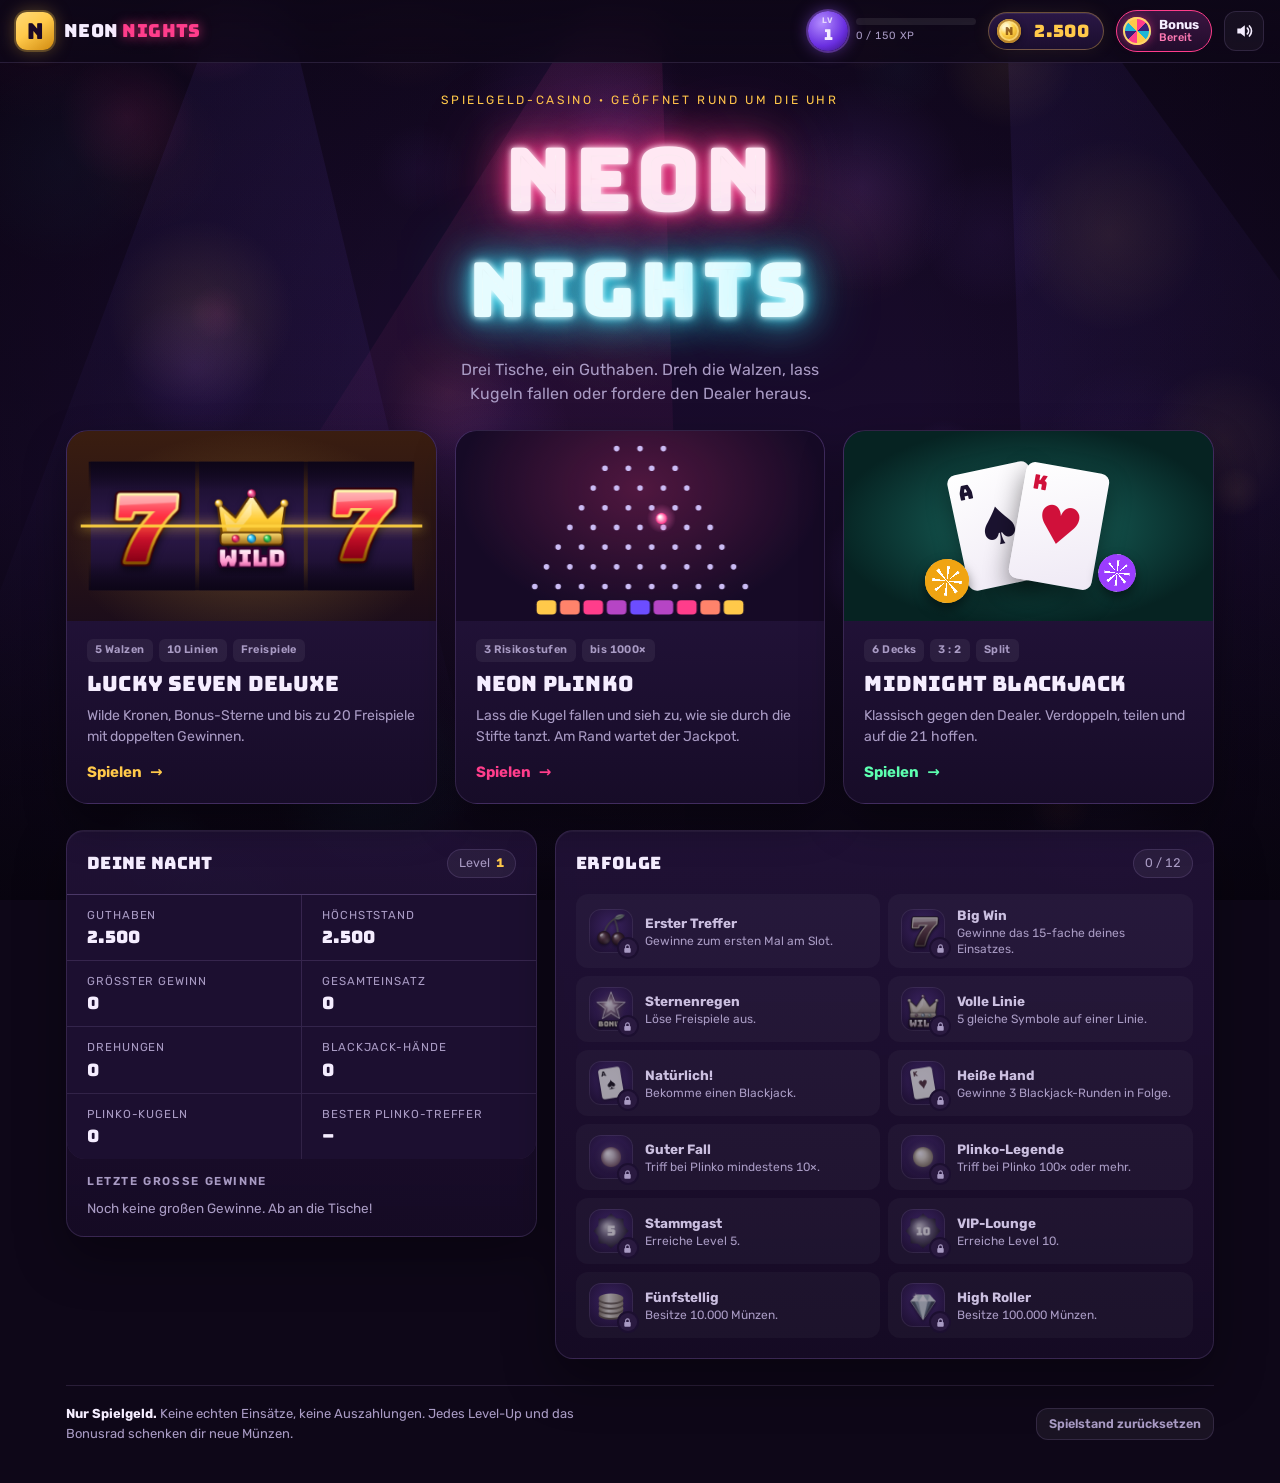
==== commit f0bd2cf2: "Optik nach erster Qualitätsprüfung verbessert Slot passt in die Bildschirmhöhe, stabiles Blackjack-L" ====
--- a/index.html
+++ b/index.html
@@ -92,6 +92,7 @@
           <div><dt>Plinko-Kugeln</dt><dd id="stBalls">0</dd></div>
           <div><dt>Bester Plinko-Treffer</dt><dd id="stMult">–</dd></div>
         </dl>
+        <div class="recent"><h3>Letzte große Gewinne</h3><div id="recentList"></div></div>
       </section>
       <section class="panel ach-panel">
         <header class="panel-head"><h2>Erfolge</h2><span class="pill" id="achCount">0 / 12</span></header>
@@ -186,7 +187,7 @@
           </div>
           <small class="field-hint" id="plinkoHint" hidden>Änderbar, sobald alle Kugeln gelandet sind</small>
         </div>
-        <button class="cta-btn" id="plinkoDrop" type="button">Kugel fallen lassen</button>
+        <button class="cta-btn" id="plinkoDrop" type="button">Kugel starten</button>
         <button class="toggle wide" id="plinkoAuto" type="button" aria-pressed="false"><i aria-hidden="true">∞</i>Automatisch</button>
         <div class="last-win"><small>Letzter Treffer</small><b id="plinkoLast">–</b></div>
       </aside>
--- a/css/style.css
+++ b/css/style.css
@@ -189,23 +189,23 @@
 .toggle.wide { justify-content: center; width: 100%; }
 
 /* ---------- Lobby ---------- */
-.hero { text-align: center; padding: 18px 0 30px; }
-.eyebrow { margin: 0 0 12px; font-size: 12px; letter-spacing: 0.22em; text-transform: uppercase; color: var(--gold); }
+.hero { text-align: center; padding: 6px 0 24px; }
+.eyebrow { text-wrap: balance; margin: 0 0 12px; font-size: 12px; letter-spacing: 0.22em; text-transform: uppercase; color: var(--gold); }
 .neon-sign { display: flex; flex-direction: column; align-items: center; gap: 2px; line-height: 0.92; font-weight: 400; }
 .neon-sign .n1 {
-  font: clamp(44px, 10vw, 104px) var(--inline); color: #ffe8f3; letter-spacing: 0.04em;
+  font: clamp(44px, 8vw, 88px) var(--inline); color: #ffe8f3; letter-spacing: 0.04em;
   text-shadow: 0 0 6px #fff, 0 0 18px var(--neon), 0 0 42px var(--neon), 0 0 80px rgba(255, 61, 139, 0.6);
 }
 .neon-sign .n2 {
-  font: clamp(38px, 8.6vw, 90px) var(--inline); color: #e6fcff; letter-spacing: 0.06em;
+  font: clamp(38px, 6.9vw, 76px) var(--inline); color: #e6fcff; letter-spacing: 0.06em;
   text-shadow: 0 0 6px #fff, 0 0 16px var(--cyan), 0 0 38px var(--cyan), 0 0 70px rgba(59, 232, 255, 0.5);
 }
-.flicker { animation: flicker 5s infinite steps(1); }
+.flicker { animation: flicker 7s 2.5s infinite steps(1); }
 @keyframes flicker {
-  0%, 18%, 22%, 25%, 53%, 57%, 100% { opacity: 1; }
-  20%, 24%, 55% { opacity: 0.25; text-shadow: none; }
-}
-.hero-sub { max-width: 52ch; margin: 18px auto 0; color: var(--muted); font-size: 16px; }
+  0%, 91%, 93.5%, 96%, 100% { opacity: 1; }
+  92%, 95% { opacity: 0.45; text-shadow: 0 0 4px var(--cyan); }
+}
+.hero-sub { text-wrap: balance; max-width: 52ch; margin: 18px auto 0; color: var(--muted); font-size: 16px; }
 
 .games { display: grid; grid-template-columns: repeat(3, 1fr); gap: 18px; }
 .game-card {
@@ -260,20 +260,37 @@
 .stats > div { background: #1c0f30; padding: 12px 20px; }
 .stats dt { font-size: 11.5px; color: var(--muted); text-transform: uppercase; letter-spacing: 0.08em; }
 .stats dd { margin: 2px 0 0; font: 17px var(--display); color: var(--text); }
+.recent { padding: 14px 20px 18px; }
+.recent h3 { font-size: 11.5px; letter-spacing: 0.14em; text-transform: uppercase; color: var(--muted); font-weight: 600; margin-bottom: 8px; }
+.recent ol { list-style: none; margin: 0; padding: 0; display: grid; gap: 6px; }
+.recent li { display: flex; align-items: center; gap: 10px; padding: 8px 10px; border-radius: 10px; background: rgba(255, 255, 255, 0.03); font-size: 13.5px; }
+.recent li .tag { flex: none; font-size: 10.5px; font-weight: 700; letter-spacing: 0.06em; text-transform: uppercase; padding: 2px 7px; border-radius: 6px; color: #1a0826; background: var(--c); }
+.recent li .what { flex: 1; min-width: 0; color: var(--muted); white-space: nowrap; overflow: hidden; text-overflow: ellipsis; }
+.recent li b { font: 14px var(--display); color: var(--gold); }
+.recent .empty { color: var(--muted); font-size: 13.5px; margin: 0; }
 .ach-grid { display: grid; grid-template-columns: repeat(2, 1fr); gap: 8px; padding: 16px 20px 20px; }
-.ach { display: flex; align-items: center; gap: 12px; padding: 10px 12px; border-radius: 12px; background: rgba(255, 255, 255, 0.03); border: 1px solid transparent; opacity: 0.55; }
+.ach { display: flex; align-items: center; gap: 12px; padding: 10px 12px; border-radius: 12px; background: rgba(255, 255, 255, 0.03); border: 1px solid transparent; }
+.ach:not(.got) b { color: #cbbfe0; }
 .ach b { display: block; font-size: 13.5px; }
 .ach span { display: block; font-size: 12px; color: var(--muted); line-height: 1.35; }
-.ach-icon { flex: none; display: grid; place-items: center; width: 36px; height: 36px; border-radius: 10px; font: 14px var(--display); background: rgba(255, 255, 255, 0.06); color: var(--muted); }
-.ach.got { opacity: 1; border-color: rgba(255, 201, 74, 0.25); background: linear-gradient(90deg, rgba(255, 201, 74, 0.09), rgba(255, 255, 255, 0.02)); }
-.ach.got .ach-icon { color: #2a1400; background: linear-gradient(145deg, #ffe08a, var(--gold) 50%, #c98a12); box-shadow: 0 0 14px rgba(255, 201, 74, 0.45); }
+.ach-icon { position: relative; flex: none; width: 44px; height: 44px; border-radius: 12px; background: radial-gradient(circle at 50% 40%, #3a2360, #1a0d2c); box-shadow: inset 0 0 0 1px rgba(255, 255, 255, 0.08); }
+.ach-icon img { display: block; width: 100%; height: 100%; }
+.ach:not(.got) .ach-icon img { filter: grayscale(0.85) brightness(0.75); opacity: 0.8; }
+.ach:not(.got) .ach-icon::after {
+  content: ""; position: absolute; right: -4px; bottom: -4px; width: 18px; height: 18px; border-radius: 50%;
+  background: #2a1a40 url("data:image/svg+xml,%3Csvg xmlns='http://www.w3.org/2000/svg' viewBox='0 0 24 24'%3E%3Crect x='5' y='11' width='14' height='10' rx='2' fill='%23a99bc4'/%3E%3Cpath d='M8 11V8a4 4 0 0 1 8 0v3' stroke='%23a99bc4' stroke-width='2.4' fill='none'/%3E%3C/svg%3E") center / 11px no-repeat;
+  box-shadow: 0 0 0 2px #1c0f30;
+}
+.ach.got { border-color: rgba(255, 201, 74, 0.28); background: linear-gradient(90deg, rgba(255, 201, 74, 0.1), rgba(255, 255, 255, 0.02)); }
+.ach.got .ach-icon { background: radial-gradient(circle at 50% 40%, #6a3f12, #2a1406); box-shadow: inset 0 0 0 1.5px rgba(255, 201, 74, 0.7), 0 0 16px rgba(255, 201, 74, 0.35); }
 .foot { display: flex; flex-wrap: wrap; align-items: center; justify-content: space-between; gap: 12px 20px; margin-top: 26px; padding-top: 18px; border-top: 1px solid var(--line); color: var(--muted); font-size: 13px; }
 .foot p { margin: 0; max-width: 70ch; }
 .foot b { color: var(--text); }
 .reset #resetConfirm { display: inline-flex; flex-wrap: wrap; align-items: center; gap: 8px; }
 
 /* ---------- Spielkopf ---------- */
-.game-head { display: flex; align-items: center; justify-content: space-between; gap: 12px; margin-bottom: 16px; }
+.game-head { display: flex; align-items: center; justify-content: space-between; gap: 12px; margin-bottom: 14px; }
+#view-slots .game-head h2 { visibility: hidden; }
 .game-head h2 { font: clamp(18px, 3vw, 26px) var(--display); font-weight: 400; text-align: center; }
 .back-btn { display: inline-flex; align-items: center; gap: 8px; padding: 8px 14px; border-radius: 12px; text-decoration: none; font-weight: 600; font-size: 14px; background: rgba(255, 255, 255, 0.05); border: 1px solid var(--line); }
 .back-btn:hover { background: rgba(255, 255, 255, 0.1); }
@@ -281,7 +298,7 @@
 
 /* ---------- Slot-Automat ---------- */
 .slot-machine {
-  position: relative; max-width: 860px; margin: 0 auto; padding: 16px 18px 20px; border-radius: 30px;
+  position: relative; max-width: max(560px, min(860px, calc((100svh - 430px) * 1.66))); margin: 0 auto; padding: 14px 18px 18px; border-radius: 30px;
   background:
     linear-gradient(180deg, rgba(255, 255, 255, 0.07), transparent 30%),
     linear-gradient(180deg, #4a2a16, #2b1509 40%, #1c0d07);
@@ -296,7 +313,7 @@
     0 30px 80px rgba(0, 0, 0, 0.6), 0 0 90px rgba(255, 61, 200, 0.35);
 }
 .marquee {
-  position: relative; margin: 0 auto 14px; padding: 16px 20px; border-radius: 18px; text-align: center;
+  position: relative; margin: 0 auto 12px; padding: 11px 20px; border-radius: 18px; text-align: center;
   background: radial-gradient(ellipse at 50% 40%, #5a1236, #26061a 70%);
   box-shadow: inset 0 0 0 2px #9a5a20, inset 0 0 30px rgba(0, 0, 0, 0.8);
   overflow: hidden;
@@ -341,15 +358,17 @@
 
 .deck { display: grid; grid-template-columns: minmax(0, 1fr) auto; gap: 16px; align-items: center; margin-top: 16px; }
 .win-box {
-  display: grid; align-content: center; padding: 10px 18px; border-radius: 16px; min-height: 92px; min-width: 0;
-  background: linear-gradient(180deg, #0c0616, #1a0d2c); box-shadow: inset 0 0 0 1px rgba(255, 201, 74, 0.25), inset 0 6px 16px rgba(0, 0, 0, 0.6);
+  position: relative; display: grid; align-content: center; justify-items: center; text-align: center; padding: 10px 18px; border-radius: 16px; min-height: 92px; min-width: 0; overflow: hidden;
+  background: repeating-linear-gradient(0deg, rgba(255, 255, 255, 0.025) 0 1px, transparent 1px 3px), linear-gradient(180deg, #12081c, #1d0d2c);
+  box-shadow: inset 0 2px 10px rgba(0, 0, 0, 0.7), inset 0 0 0 1px rgba(255, 201, 74, 0.25);
 }
 .win-box small { font-size: 11px; letter-spacing: 0.16em; text-transform: uppercase; color: var(--muted); }
-.win-box b { font: clamp(26px, 5vw, 40px)/1.1 var(--display); color: #5a4a72; transition: color 0.2s; }
+.win-box b { font: clamp(26px, 5vw, 40px)/1.1 var(--display); color: #8a78a8; opacity: 0.4; transition: color 0.2s, opacity 0.2s; }
+.win-box.has-win b { opacity: 1; }
 .win-box.has-win b { color: var(--gold); text-shadow: 0 0 16px rgba(255, 201, 74, 0.6); }
 .win-box.big b { color: #fff27a; animation: winPulse 0.6s ease-in-out infinite alternate; }
 @keyframes winPulse { to { text-shadow: 0 0 30px rgba(255, 230, 100, 1); } }
-.win-box span { font-size: 13px; color: var(--muted); white-space: nowrap; overflow: hidden; text-overflow: ellipsis; }
+.win-box span { max-width: 100%; font-size: 13px; color: var(--muted); white-space: nowrap; overflow: hidden; text-overflow: ellipsis; }
 .win-box.has-win span { color: var(--text); }
 .deck-controls { display: flex; align-items: center; gap: 16px; }
 .bet-ctl { display: flex; align-items: center; gap: 8px; }
@@ -401,10 +420,10 @@
 
 /* ---------- Blackjack ---------- */
 .bj-table {
-  --card-w: clamp(62px, 9.5vw, 96px);
-  position: relative; min-height: 520px; padding: 26px 20px 30px; border-radius: 200px 200px 36px 36px / 120px 120px 36px 36px;
+  --card-w: clamp(60px, min(10vw, 10.2svh), 108px);
+  position: relative; max-width: 1000px; margin: 0 auto; padding: 22px 20px 24px; border-radius: 200px 200px 36px 36px / 120px 120px 36px 36px;
   background:
-    radial-gradient(ellipse at 50% 35%, rgba(255, 255, 255, 0.07), transparent 60%),
+    radial-gradient(ellipse at 50% 18%, rgba(255, 255, 255, 0.11), transparent 55%),
     radial-gradient(ellipse at 50% 40%, #16665d, var(--felt) 45%, var(--felt-deep) 100%);
   box-shadow:
     inset 0 0 0 10px #2a1409, inset 0 0 0 12px #6a3a14, inset 0 0 0 14px rgba(255, 61, 139, 0.65),
@@ -417,20 +436,29 @@
 }
 .felt-deco { position: relative; width: min(560px, 94%); margin: -6px 0 -4px; pointer-events: none; text-align: center; }
 .felt-text { display: block; width: 100%; height: auto; }
-.felt-text text { font: 26px var(--display); fill: rgba(255, 220, 140, 0.36); letter-spacing: 0.08em; }
-.felt-rule { margin: -34px 0 0; font-size: 11.5px; letter-spacing: 0.24em; text-transform: uppercase; color: rgba(255, 255, 255, 0.3); }
+.felt-text text { font: 26px var(--display); fill: rgba(255, 220, 140, 0.28); letter-spacing: 0.08em; }
+.felt-rule { margin: -16px 0 0; font-size: 11.5px; letter-spacing: 0.24em; text-transform: uppercase; color: rgba(255, 255, 255, 0.3); }
 .bj-shoe {
-  position: absolute; top: 34px; right: 7%; width: calc(var(--card-w) * 0.95); height: calc(var(--card-w) * 1.15);
-  border-radius: 10px 10px 6px 6px; background: linear-gradient(180deg, #2a1a10, #140a06);
-  box-shadow: 0 10px 20px rgba(0, 0, 0, 0.5), inset 0 0 0 2px #6a3a14; transform: rotate(-8deg);
-  display: grid; place-items: end center; padding-bottom: 4px;
-}
-.shoe-cards { position: absolute; top: 10%; left: 12%; right: 12%; height: 58%; border-radius: 6px; background: repeating-linear-gradient(90deg, #e9e2f2 0 2px, #cfc6dc 2px 3px); box-shadow: 4px 0 0 #a0142f, inset 0 0 0 1px rgba(0, 0, 0, 0.2); }
-.bj-shoe small { position: relative; font-size: 10px; color: rgba(255, 255, 255, 0.5); }
+  position: absolute; top: 44px; right: 9%; z-index: 1; width: calc(var(--card-w) * 1.05); height: calc(var(--card-w) * 1.2);
+  transform: rotate(-10deg); filter: drop-shadow(0 12px 14px rgba(0, 0, 0, 0.55));
+}
+.bj-shoe::before { /* Gehäuse mit schräger Oberkante */
+  content: ""; position: absolute; inset: 0; border-radius: 8px;
+  background: linear-gradient(160deg, #3a2414, #1a0c06 70%); box-shadow: inset 0 0 0 2px #7a4a1c, inset 0 0 0 4px rgba(255, 201, 74, 0.25);
+  clip-path: polygon(0 22%, 100% 0, 100% 100%, 0 100%);
+}
+.shoe-cards {
+  position: absolute; top: 4%; left: 14%; right: 10%; height: 44%; border-radius: 5px;
+  background: repeating-linear-gradient(45deg, rgba(255, 255, 255, 0.14) 0 2px, transparent 2px 7px), linear-gradient(160deg, #e0206e, #7a0d45);
+  box-shadow: inset 0 0 0 2px #fff, -3px 3px 0 #f1ecf7, -6px 6px 0 #d8cfe4; transform: rotate(-12deg);
+}
+.bj-shoe small { position: absolute; left: 0; right: 0; bottom: 8%; text-align: center; font: 11px var(--display); color: rgba(255, 220, 140, 0.7); }
 .zone-label { display: flex; align-items: center; justify-content: center; gap: 8px; min-height: 28px; font-size: 12px; letter-spacing: 0.2em; text-transform: uppercase; color: rgba(255, 255, 255, 0.55); }
 .dealer-zone, .player-zone { position: relative; z-index: 1; display: grid; justify-items: center; gap: 8px; width: 100%; }
-.player-zone { align-self: end; }
+.player-zone { align-self: end; display: flex; align-items: center; justify-content: center; gap: 24px; min-height: calc(var(--card-w) * 1.4 + 76px); }
 .cards { display: flex; justify-content: center; min-height: calc(var(--card-w) * 1.4); padding-left: calc(var(--card-w) * 0.62); }
+.dealer-zone .cards:empty { padding-left: 0; }
+.dealer-zone .cards:empty::before { content: ""; width: var(--card-w); height: calc(var(--card-w) * 1.4); border-radius: calc(var(--card-w) * 0.09); border: 2px dashed rgba(255, 255, 255, 0.16); }
 .cards .card { margin-left: calc(var(--card-w) * -0.62); }
 .hand-value {
   display: inline-grid; place-items: center; min-width: 38px; padding: 3px 10px; border-radius: 999px;
@@ -488,7 +516,9 @@
 }
 .bj-msg.pop { animation: msgPop 0.35s cubic-bezier(.3, 1.6, .5, 1); }
 @keyframes msgPop { from { transform: scale(0.85); opacity: 0.4; } }
-.player-hands { display: flex; justify-content: center; gap: calc(var(--card-w) * 0.5); flex-wrap: wrap; min-height: calc(var(--card-w) * 1.4 + 70px); }
+.player-hands { display: flex; justify-content: center; gap: calc(var(--card-w) * 0.4); flex-wrap: wrap; }
+.player-hands:empty { display: none; }
+.bj-table.betting .bj-hand { opacity: 0.5; transform: scale(0.88); transition: opacity 0.3s, transform 0.3s; }
 .bj-hand { position: relative; display: grid; justify-items: center; gap: 8px; padding: 8px 10px; border-radius: 16px; transition: background 0.3s, box-shadow 0.3s; }
 .bj-hand.active { background: rgba(255, 255, 255, 0.06); box-shadow: 0 0 0 2px rgba(93, 255, 176, 0.6), 0 0 30px rgba(93, 255, 176, 0.25); }
 .hand-bet { display: flex; align-items: center; gap: 6px; font-weight: 700; font-size: 13px; color: #fff4d6; }
@@ -508,12 +538,14 @@
 .bj-hand.settled.lose .card { filter: brightness(0.7) saturate(0.7); transition: filter 0.4s; }
 
 .bet-circle {
-  position: relative; display: grid; place-items: center; width: 118px; height: 118px; border-radius: 50%; margin-top: 4px;
+  position: relative; flex: none; display: flex; flex-direction: column; align-items: center; justify-content: center; gap: 4px; width: 128px; height: 128px; border-radius: 50%;
   border: 2px dashed rgba(255, 220, 140, 0.45); background: radial-gradient(circle, rgba(0, 0, 0, 0.18), transparent 70%);
 }
 .bet-circle.has-bet { border-style: solid; border-color: rgba(255, 220, 140, 0.7); box-shadow: 0 0 24px rgba(255, 201, 74, 0.25); }
-.bet-circle > b { position: absolute; bottom: -26px; white-space: nowrap; font: 15px var(--display); color: #fff4d6; }
-.stack { position: relative; width: 60px; height: 60px; }
+.bet-circle > b { white-space: nowrap; font: 13px var(--display); color: #fff4d6; text-shadow: 0 1px 3px rgba(0, 0, 0, 0.6); }
+.bet-circle:not(.has-bet) > b { font: 600 12px var(--body); color: rgba(255, 244, 214, 0.6); }
+.stack { position: relative; width: 60px; height: 60px; margin-top: 8px; }
+.bet-circle:not(.has-bet) .stack { display: none; }
 
 .chip {
   --c: #2f7bff;
@@ -545,7 +577,9 @@
 .act-btn:active:not(:disabled) { transform: translateY(4px); box-shadow: 0 1px 0 var(--sh), 0 4px 10px rgba(0, 0, 0, 0.3); }
 .act-btn:disabled { filter: grayscale(0.9) brightness(0.55); }
 .act-btn.hit { background: linear-gradient(180deg, #5dffb0, #17b877); --sh: #0a5a38; color: #04301c; }
-.act-btn.stand { background: linear-gradient(180deg, #ff7a8a, #e0304a); --sh: #6a0f1e; }
+.act-btn.stand { background: linear-gradient(180deg, #ff5a6e, #c81d38); --sh: #5a0a18; color: #fff; text-shadow: 0 1px 0 rgba(0, 0, 0, 0.35); }
+.act-btn.split { text-shadow: 0 1px 0 rgba(0, 0, 0, 0.35); }
+@media (hover: none) { .act-btn small { display: none; } }
 .act-btn.double { background: linear-gradient(180deg, #ffe08a, #e0a018); --sh: #7a4a00; color: #3a1c00; }
 .act-btn.split { background: linear-gradient(180deg, #a98bff, #6a3fe0); --sh: #2e1470; }
 
@@ -566,7 +600,7 @@
 .wheel-wrap { position: relative; width: 100%; max-width: 420px; display: grid; place-items: center; padding-top: 8px; }
 .wheel-wrap canvas { display: block; filter: drop-shadow(0 16px 30px rgba(0, 0, 0, 0.6)) drop-shadow(0 0 30px rgba(255, 61, 139, 0.25)); }
 .wheel-pointer {
-  position: absolute; top: -4px; left: 50%; z-index: 2; width: 34px; height: 46px; margin-left: -17px; transform-origin: 50% 20%;
+  position: absolute; top: -6px; left: 50%; z-index: 2; width: 42px; height: 56px; margin-left: -21px; transform-origin: 50% 20%;
   background: linear-gradient(180deg, #fff6c8, var(--gold) 50%, #b87400);
   clip-path: polygon(50% 100%, 0 25%, 12% 5%, 50% 0, 88% 5%, 100% 25%);
   filter: drop-shadow(0 4px 4px rgba(0, 0, 0, 0.5));
@@ -598,7 +632,7 @@
 .pt-line .mini i.on { background: var(--c); box-shadow: 0 0 6px var(--c); }
 
 /* ---------- Big Win & Banner ---------- */
-.bigwin, .banner { position: fixed; inset: 0; z-index: 80; display: grid; place-items: center; padding: 16px; background: radial-gradient(circle at 50% 45%, rgba(40, 10, 50, 0.7), rgba(6, 2, 12, 0.92)); opacity: 0; transition: opacity 0.3s; cursor: pointer; }
+.bigwin, .banner { position: fixed; inset: 0; z-index: 80; display: grid; place-items: center; padding: 16px; background: radial-gradient(circle at 50% 45%, rgba(40, 10, 50, 0.86), rgba(6, 2, 12, 0.96)); opacity: 0; transition: opacity 0.3s; cursor: pointer; }
 .bigwin.show, .banner.show { opacity: 1; }
 .bw-rays {
   position: absolute; left: 50%; top: 45%; width: 180vmax; height: 180vmax; margin: -90vmax 0 0 -90vmax; pointer-events: none;
@@ -619,7 +653,8 @@
 @keyframes bwBounce { 50% { transform: scale(1.05) rotate(-1deg); } }
 .bw-amount { display: flex; align-items: center; gap: 14px; }
 .bw-amount b { font: clamp(40px, 9vw, 84px) var(--display); color: #fff; text-shadow: 0 0 20px rgba(255, 201, 74, 0.9), 0 4px 0 #8a5400; }
-.bw-sub { font-weight: 700; color: var(--gold); font-size: 18px; }
+.bw-content { z-index: 1; }
+.bw-sub { font-weight: 700; color: var(--gold); font-size: 18px; text-shadow: 0 2px 8px rgba(0, 0, 0, 0.9); }
 .bw-skip { color: var(--muted); font-size: 12px; margin-top: 10px; }
 .bn-content { display: grid; gap: 10px; text-align: center; padding: 30px 40px; border-radius: 26px; background: linear-gradient(180deg, #4a1470, #200836); box-shadow: 0 0 0 3px #ff5fd2, 0 0 60px rgba(255, 95, 210, 0.6); transform: scale(0.7) rotate(-3deg); transition: transform 0.45s cubic-bezier(.2, 1.6, .4, 1); }
 .banner.show .bn-content { transform: none; }
@@ -629,24 +664,26 @@
 .bn-sub { font-size: 18px; font-weight: 600; color: #ffe3fa; }
 
 /* ---------- Toasts & schwebender Text ---------- */
-.toasts { position: fixed; z-index: 85; top: calc(76px + env(safe-area-inset-top, 0px)); right: 16px; display: grid; gap: 10px; width: min(330px, calc(100vw - 32px)); pointer-events: none; }
+.toasts { position: fixed; z-index: 85; bottom: calc(20px + env(safe-area-inset-bottom, 0px)); right: 20px; display: grid; gap: 10px; width: min(330px, calc(100vw - 32px)); pointer-events: none; }
 .toast {
   display: flex; align-items: center; gap: 12px; padding: 12px 14px; border-radius: 16px;
-  background: linear-gradient(180deg, #2f1a4f, #1b0e30); border: 1px solid rgba(255, 255, 255, 0.14);
+  background: linear-gradient(180deg, #33195a, #1f0e36); border: 1px solid rgba(255, 255, 255, 0.16);
   box-shadow: 0 16px 40px rgba(0, 0, 0, 0.5); animation: toastIn 0.45s cubic-bezier(.2, 1.4, .4, 1);
 }
 .toast.out { animation: toastOut 0.45s ease forwards; }
 .toast b { display: block; font-size: 12px; letter-spacing: 0.1em; text-transform: uppercase; color: var(--muted); }
 .toast span { display: block; font-weight: 700; font-size: 15px; }
-.toast-icon { flex: none; display: grid; place-items: center; width: 40px; height: 40px; border-radius: 12px; font: 16px var(--display); background: rgba(255, 255, 255, 0.08); }
-.toast.ach .toast-icon { color: #2a1400; background: linear-gradient(145deg, #ffe08a, var(--gold) 50%, #c98a12); box-shadow: 0 0 16px rgba(255, 201, 74, 0.5); }
+.toast-icon img { width: 100%; height: 100%; }
+.toast-icon { flex: none; display: grid; place-items: center; width: 40px; height: 40px; overflow: hidden; border-radius: 12px; font: 16px var(--display); background: rgba(255, 255, 255, 0.08); }
+.toast.ach .toast-icon { background: radial-gradient(circle at 50% 40%, #6a3f12, #2a1406); box-shadow: inset 0 0 0 1.5px rgba(255, 201, 74, 0.7), 0 0 16px rgba(255, 201, 74, 0.5); }
 .toast.level .toast-icon { background: radial-gradient(circle at 35% 30%, #b38cff, #6a2fe0); }
 .toast.warn .toast-icon { background: linear-gradient(145deg, #ff8a95, var(--bad)); }
-@keyframes toastIn { from { transform: translateX(110%); opacity: 0; } }
+@keyframes toastIn { from { transform: translateX(110%); } }
 @keyframes toastOut { to { transform: translateX(110%); opacity: 0; } }
 .float-text { position: fixed; z-index: 91; pointer-events: none; transform: translate(-50%, -50%); font: 18px var(--display); color: #fff; text-shadow: 0 2px 0 rgba(0, 0, 0, 0.5); animation: floatUp 1.5s cubic-bezier(.2, .8, .3, 1) forwards; white-space: nowrap; }
 .float-text.good { color: var(--mint); text-shadow: 0 0 12px rgba(93, 255, 176, 0.7), 0 2px 0 #053a22; }
 .float-text.bad { color: #ffb0b8; font-size: 14px; }
+.float-text.tint { color: var(--c); text-shadow: 0 0 12px var(--c), 0 2px 0 rgba(0, 0, 0, 0.8), 0 0 2px #000; }
 @keyframes floatUp { 0% { opacity: 0; transform: translate(-50%, -30%) scale(0.6); } 15% { opacity: 1; transform: translate(-50%, -60%) scale(1.1); } 100% { opacity: 0; transform: translate(-50%, -260%) scale(1); } }
 .screen-flash { position: fixed; inset: 0; z-index: 89; pointer-events: none; animation: flash 0.7s ease-out forwards; }
 @keyframes flash { from { opacity: 1; } to { opacity: 0; } }
@@ -699,11 +736,12 @@
   .plinko-stage { padding: 8px 8px 6px; }
   .plinko-history { position: static; display: flex; flex-wrap: wrap; justify-content: center; gap: 5px; margin-top: 8px; }
   .hist-chip { min-width: 44px; font-size: 11px; }
-  .bj-table { min-height: 460px; padding: 18px 8px 26px; border-radius: 120px 120px 26px 26px / 80px 80px 26px 26px; }
-  .bj-shoe { top: 22px; right: 5%; }
+  .bj-table { padding: 16px 8px 20px; border-radius: 120px 120px 26px 26px / 80px 80px 26px 26px; }
+  .bj-shoe { top: 30px; right: 9%; transform: rotate(-10deg) scale(0.78); transform-origin: top right; }
+  .player-zone { gap: 12px; }
   .felt-rule { display: none; }
   .felt-deco { margin: -4px 0 -10px; }
-  .bet-circle { width: 96px; height: 96px; }
+  .bet-circle { width: 104px; height: 104px; }
   .chip { width: 50px; height: 50px; }
   .chip::before { inset: 6px; }
   .stack { width: 50px; height: 50px; }
@@ -714,8 +752,8 @@
   .pt-sym { width: 48px; height: 48px; }
   .modal-box { padding: 20px 14px; }
   .hero { padding: 8px 0 22px; }
-  .toasts { top: auto; bottom: calc(16px + env(safe-area-inset-bottom, 0px)); right: 12px; left: 12px; width: auto; }
-  @keyframes toastIn { from { transform: translateY(120%); opacity: 0; } }
+  .toasts { bottom: calc(16px + env(safe-area-inset-bottom, 0px)); right: 12px; left: 12px; width: auto; }
+  @keyframes toastIn { from { transform: translateY(120%); } }
   @keyframes toastOut { to { transform: translateY(120%); opacity: 0; } }
   .hero-sub { font-size: 14.5px; }
 }
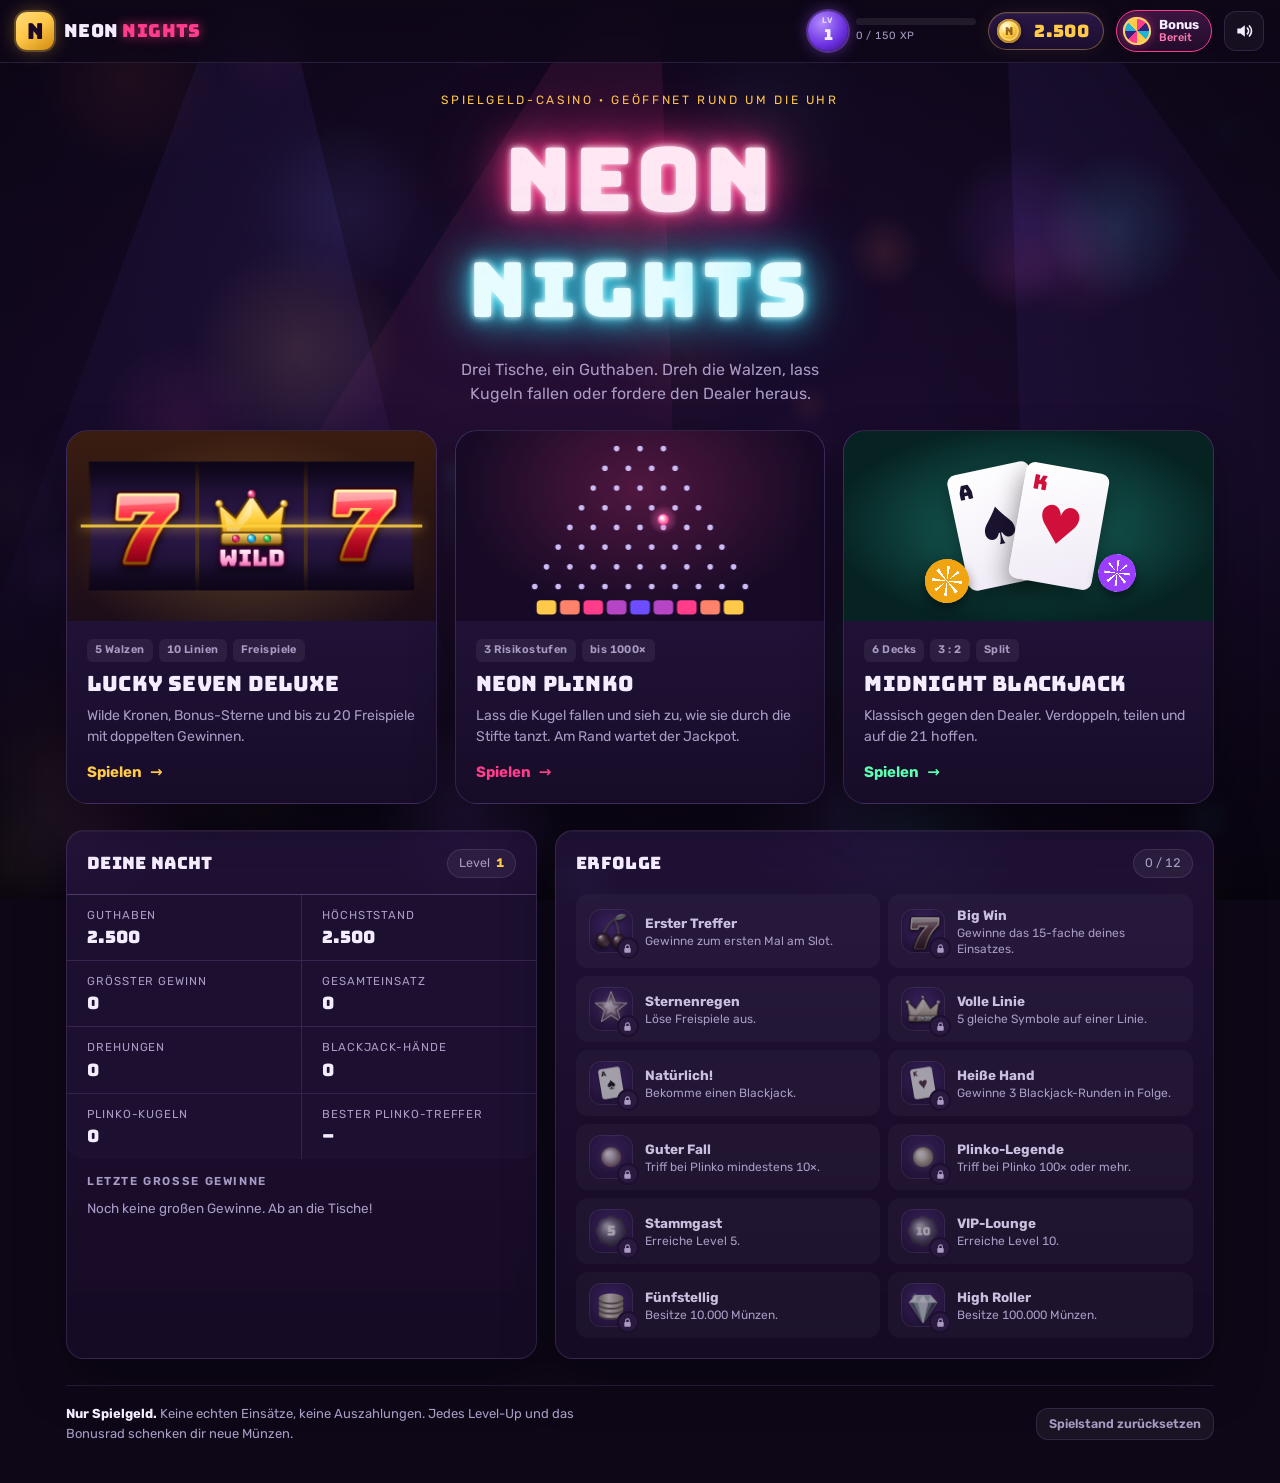
==== commit fcbd1c28: "Optik nach zweiter Qualitätsprüfung verfeinert Kurze Bildschirme (1366x768) passen ohne Scrollen, Bl" ====
--- a/index.html
+++ b/index.html
@@ -133,7 +133,7 @@
       <div class="deck">
         <div class="win-box" id="slotWinBox">
           <small>Gewinn</small>
-          <b id="slotWin">0</b>
+          <b id="slotWin">—</b>
           <span id="slotMsg">Viel Glück!</span>
         </div>
         <div class="deck-controls">
@@ -283,7 +283,8 @@
 </div>
 
 <div class="banner" id="banner" hidden>
-  <div class="bn-content"><div class="bn-title" id="bnTitle"></div><div class="bn-sub" id="bnSub"></div></div>
+  <div class="bw-rays" aria-hidden="true"></div>
+  <div class="bn-content"><img class="bn-star" id="bnStar" alt=""><div class="bn-title" id="bnTitle"></div><div class="bn-sub" id="bnSub"></div></div>
 </div>
 
 <div class="toasts" id="toasts" aria-live="polite"></div>
--- a/css/style.css
+++ b/css/style.css
@@ -150,6 +150,7 @@
   white-space: nowrap;
 }
 .pill b { color: var(--gold); font-weight: 700; }
+@media (hover: none) { .hint { display: none; } }
 .hint { text-align: center; color: var(--muted); font-size: 12.5px; margin: 14px 0 0; }
 
 /* ---------- Buttons ---------- */
@@ -253,7 +254,9 @@
 .gc-play i { font-style: normal; transition: transform 0.2s; }
 .game-card:hover .gc-play i { transform: translateX(5px); }
 
-.lobby-grid { display: grid; grid-template-columns: 1fr 1.4fr; gap: 18px; margin-top: 26px; align-items: start; }
+.lobby-grid { display: grid; grid-template-columns: 1fr 1.4fr; gap: 18px; margin-top: 26px; }
+.stats-panel { display: flex; flex-direction: column; }
+.stats-panel .recent { flex: 1; }
 .panel-head { display: flex; align-items: center; justify-content: space-between; gap: 12px; padding: 18px 20px 0; }
 .panel-head h2 { font: 17px var(--display); font-weight: 400; letter-spacing: 0.02em; }
 .stats { display: grid; grid-template-columns: 1fr 1fr; gap: 1px; margin: 16px 0 0; background: var(--line); border-top: 1px solid var(--line); border-radius: 0 0 var(--radius) var(--radius); overflow: hidden; }
@@ -298,7 +301,7 @@
 
 /* ---------- Slot-Automat ---------- */
 .slot-machine {
-  position: relative; max-width: max(560px, min(860px, calc((100svh - 430px) * 1.66))); margin: 0 auto; padding: 14px 18px 18px; border-radius: 30px;
+  position: relative; max-width: max(640px, min(860px, calc((100svh - 410px) * 1.66))); margin: 0 auto; padding: 14px 18px 18px; border-radius: 30px;
   background:
     linear-gradient(180deg, rgba(255, 255, 255, 0.07), transparent 30%),
     linear-gradient(180deg, #4a2a16, #2b1509 40%, #1c0d07);
@@ -420,7 +423,7 @@
 
 /* ---------- Blackjack ---------- */
 .bj-table {
-  --card-w: clamp(60px, min(10vw, 10.2svh), 108px);
+  --card-w: clamp(58px, min(10vw, 9.2svh), 108px);
   position: relative; max-width: 1000px; margin: 0 auto; padding: 22px 20px 24px; border-radius: 200px 200px 36px 36px / 120px 120px 36px 36px;
   background:
     radial-gradient(ellipse at 50% 18%, rgba(255, 255, 255, 0.11), transparent 55%),
@@ -455,7 +458,7 @@
 .bj-shoe small { position: absolute; left: 0; right: 0; bottom: 8%; text-align: center; font: 11px var(--display); color: rgba(255, 220, 140, 0.7); }
 .zone-label { display: flex; align-items: center; justify-content: center; gap: 8px; min-height: 28px; font-size: 12px; letter-spacing: 0.2em; text-transform: uppercase; color: rgba(255, 255, 255, 0.55); }
 .dealer-zone, .player-zone { position: relative; z-index: 1; display: grid; justify-items: center; gap: 8px; width: 100%; }
-.player-zone { align-self: end; display: flex; align-items: center; justify-content: center; gap: 24px; min-height: calc(var(--card-w) * 1.4 + 76px); }
+.player-zone { align-self: end; display: flex; align-items: center; justify-content: center; min-height: calc(var(--card-w) * 1.4 + 76px); }
 .cards { display: flex; justify-content: center; min-height: calc(var(--card-w) * 1.4); padding-left: calc(var(--card-w) * 0.62); }
 .dealer-zone .cards:empty { padding-left: 0; }
 .dealer-zone .cards:empty::before { content: ""; width: var(--card-w); height: calc(var(--card-w) * 1.4); border-radius: calc(var(--card-w) * 0.09); border: 2px dashed rgba(255, 255, 255, 0.16); }
@@ -518,7 +521,10 @@
 @keyframes msgPop { from { transform: scale(0.85); opacity: 0.4; } }
 .player-hands { display: flex; justify-content: center; gap: calc(var(--card-w) * 0.4); flex-wrap: wrap; }
 .player-hands:empty { display: none; }
-.bj-table.betting .bj-hand { opacity: 0.5; transform: scale(0.88); transition: opacity 0.3s, transform 0.3s; }
+.bj-table.betting .bj-hand .cards, .bj-table.betting .bj-hand .hand-bet, .bj-table.betting .bj-hand .hand-value { opacity: 0.45; transition: opacity 0.5s 2.2s; }
+.bj-table.betting .bj-hand .hand-result { opacity: 0.75; transition: opacity 0.5s 2.2s; }
+.bj-hand.settled.win, .bj-hand.settled.bj { animation: winGlow 1.6s ease-out; }
+@keyframes winGlow { 0%, 60% { box-shadow: 0 0 0 2px rgba(93, 255, 176, 0.7), 0 0 34px rgba(93, 255, 176, 0.5); background: rgba(93, 255, 176, 0.08); } }
 .bj-hand { position: relative; display: grid; justify-items: center; gap: 8px; padding: 8px 10px; border-radius: 16px; transition: background 0.3s, box-shadow 0.3s; }
 .bj-hand.active { background: rgba(255, 255, 255, 0.06); box-shadow: 0 0 0 2px rgba(93, 255, 176, 0.6), 0 0 30px rgba(93, 255, 176, 0.25); }
 .hand-bet { display: flex; align-items: center; gap: 6px; font-weight: 700; font-size: 13px; color: #fff4d6; }
@@ -538,7 +544,7 @@
 .bj-hand.settled.lose .card { filter: brightness(0.7) saturate(0.7); transition: filter 0.4s; }
 
 .bet-circle {
-  position: relative; flex: none; display: flex; flex-direction: column; align-items: center; justify-content: center; gap: 4px; width: 128px; height: 128px; border-radius: 50%;
+  position: absolute; right: 13%; top: 50%; margin-top: -64px; flex: none; display: flex; flex-direction: column; align-items: center; justify-content: center; gap: 4px; width: 128px; height: 128px; border-radius: 50%;
   border: 2px dashed rgba(255, 220, 140, 0.45); background: radial-gradient(circle, rgba(0, 0, 0, 0.18), transparent 70%);
 }
 .bet-circle.has-bet { border-style: solid; border-color: rgba(255, 220, 140, 0.7); box-shadow: 0 0 24px rgba(255, 201, 74, 0.25); }
@@ -562,10 +568,15 @@
 .chip-btn:active:not(:disabled) { transform: translateY(-2px) scale(0.95); }
 .chip-btn:disabled { filter: grayscale(1) brightness(0.5); }
 
-.bj-controls { max-width: 760px; margin: 18px auto 0; }
-.bj-betting { display: grid; gap: 14px; justify-items: center; }
-.chip-rack { display: flex; flex-wrap: wrap; justify-content: center; gap: 14px; padding: 14px 20px; border-radius: 999px; background: rgba(0, 0, 0, 0.3); border: 1px solid var(--line); }
+.bj-controls { max-width: 760px; margin: 12px auto 0; }
+.bj-betting { display: grid; gap: 10px; justify-items: center; }
+.chip-rack { display: flex; flex-wrap: wrap; justify-content: center; gap: 14px; padding: 10px 18px; border-radius: 999px; background: rgba(0, 0, 0, 0.3); border: 1px solid var(--line); }
 .bj-bet-actions { display: flex; flex-wrap: wrap; justify-content: center; gap: 10px; }
+@media (min-width: 961px) {
+  .bj-controls { max-width: 1000px; }
+  .bj-betting { display: flex; justify-content: center; align-items: center; gap: 18px; }
+  .bj-bet-actions { flex-wrap: nowrap; }
+}
 .bj-actions { display: grid; grid-template-columns: repeat(4, 1fr); gap: 10px; }
 .act-btn {
   display: grid; justify-items: center; gap: 2px; padding: 12px 8px; border-radius: 14px; border: 0;
@@ -577,7 +588,7 @@
 .act-btn:active:not(:disabled) { transform: translateY(4px); box-shadow: 0 1px 0 var(--sh), 0 4px 10px rgba(0, 0, 0, 0.3); }
 .act-btn:disabled { filter: grayscale(0.9) brightness(0.55); }
 .act-btn.hit { background: linear-gradient(180deg, #5dffb0, #17b877); --sh: #0a5a38; color: #04301c; }
-.act-btn.stand { background: linear-gradient(180deg, #ff5a6e, #c81d38); --sh: #5a0a18; color: #fff; text-shadow: 0 1px 0 rgba(0, 0, 0, 0.35); }
+.act-btn.stand { background: linear-gradient(180deg, #ff5a6e, #a8142c); --sh: #4a0612; color: #fff; text-shadow: 0 2px 0 #5a0a18; }
 .act-btn.split { text-shadow: 0 1px 0 rgba(0, 0, 0, 0.35); }
 @media (hover: none) { .act-btn small { display: none; } }
 .act-btn.double { background: linear-gradient(180deg, #ffe08a, #e0a018); --sh: #7a4a00; color: #3a1c00; }
@@ -656,7 +667,11 @@
 .bw-content { z-index: 1; }
 .bw-sub { font-weight: 700; color: var(--gold); font-size: 18px; text-shadow: 0 2px 8px rgba(0, 0, 0, 0.9); }
 .bw-skip { color: var(--muted); font-size: 12px; margin-top: 10px; }
-.bn-content { display: grid; gap: 10px; text-align: center; padding: 30px 40px; border-radius: 26px; background: linear-gradient(180deg, #4a1470, #200836); box-shadow: 0 0 0 3px #ff5fd2, 0 0 60px rgba(255, 95, 210, 0.6); transform: scale(0.7) rotate(-3deg); transition: transform 0.45s cubic-bezier(.2, 1.6, .4, 1); }
+.bn-star { width: 110px; height: 110px; margin: -80px auto 0; animation: starPulse 1.2s ease-in-out infinite; filter: drop-shadow(0 0 20px rgba(255, 95, 210, 0.8)); }
+.banner[data-kind="summary"] .bn-star { display: none; }
+@keyframes starPulse { 50% { transform: scale(1.1) rotate(8deg); } }
+.banner .bw-rays { opacity: 0.6; background: repeating-conic-gradient(rgba(255, 95, 210, 0.14) 0 8deg, transparent 8deg 20deg); }
+.bn-content { position: relative; display: grid; gap: 10px; text-align: center; padding: 30px 40px; border-radius: 26px; background: linear-gradient(180deg, #4a1470, #200836); box-shadow: 0 0 0 3px #ff5fd2, 0 0 60px rgba(255, 95, 210, 0.6); transform: scale(0.7) rotate(-3deg); transition: transform 0.45s cubic-bezier(.2, 1.6, .4, 1); }
 .banner.show .bn-content { transform: none; }
 .banner[data-kind="summary"] .bn-content { background: linear-gradient(180deg, #3a2410, #1c0d07); box-shadow: 0 0 0 3px var(--gold), 0 0 60px rgba(255, 201, 74, 0.5); }
 .bn-title { font: clamp(34px, 8vw, 64px)/1 var(--display); color: #fff; text-shadow: 0 0 20px #ff5fd2, 0 4px 0 #5a0a50; }
@@ -664,7 +679,7 @@
 .bn-sub { font-size: 18px; font-weight: 600; color: #ffe3fa; }
 
 /* ---------- Toasts & schwebender Text ---------- */
-.toasts { position: fixed; z-index: 85; bottom: calc(20px + env(safe-area-inset-bottom, 0px)); right: 20px; display: grid; gap: 10px; width: min(330px, calc(100vw - 32px)); pointer-events: none; }
+.toasts { position: fixed; z-index: 85; bottom: calc(20px + env(safe-area-inset-bottom, 0px)); left: 20px; display: grid; gap: 10px; width: min(330px, calc(100vw - 32px)); pointer-events: none; }
 .toast {
   display: flex; align-items: center; gap: 12px; padding: 12px 14px; border-radius: 16px;
   background: linear-gradient(180deg, #33195a, #1f0e36); border: 1px solid rgba(255, 255, 255, 0.16);
@@ -678,11 +693,12 @@
 .toast.ach .toast-icon { background: radial-gradient(circle at 50% 40%, #6a3f12, #2a1406); box-shadow: inset 0 0 0 1.5px rgba(255, 201, 74, 0.7), 0 0 16px rgba(255, 201, 74, 0.5); }
 .toast.level .toast-icon { background: radial-gradient(circle at 35% 30%, #b38cff, #6a2fe0); }
 .toast.warn .toast-icon { background: linear-gradient(145deg, #ff8a95, var(--bad)); }
-@keyframes toastIn { from { transform: translateX(110%); } }
-@keyframes toastOut { to { transform: translateX(110%); opacity: 0; } }
+@keyframes toastIn { from { transform: translateX(-120%); } }
+@keyframes toastOut { to { transform: translateX(-120%); opacity: 0; } }
 .float-text { position: fixed; z-index: 91; pointer-events: none; transform: translate(-50%, -50%); font: 18px var(--display); color: #fff; text-shadow: 0 2px 0 rgba(0, 0, 0, 0.5); animation: floatUp 1.5s cubic-bezier(.2, .8, .3, 1) forwards; white-space: nowrap; }
 .float-text.good { color: var(--mint); text-shadow: 0 0 12px rgba(93, 255, 176, 0.7), 0 2px 0 #053a22; }
 .float-text.bad { color: #ffb0b8; font-size: 14px; }
+.float-text.plinko-pop { font-size: 17px; animation-duration: 1.1s; }
 .float-text.tint { color: var(--c); text-shadow: 0 0 12px var(--c), 0 2px 0 rgba(0, 0, 0, 0.8), 0 0 2px #000; }
 @keyframes floatUp { 0% { opacity: 0; transform: translate(-50%, -30%) scale(0.6); } 15% { opacity: 1; transform: translate(-50%, -60%) scale(1.1); } 100% { opacity: 0; transform: translate(-50%, -260%) scale(1); } }
 .screen-flash { position: fixed; inset: 0; z-index: 89; pointer-events: none; animation: flash 0.7s ease-out forwards; }
@@ -741,7 +757,10 @@
   .player-zone { gap: 12px; }
   .felt-rule { display: none; }
   .felt-deco { margin: -4px 0 -10px; }
-  .bet-circle { width: 104px; height: 104px; }
+  .bet-circle { width: 88px; height: 88px; right: 2%; margin-top: -44px; }
+  .bet-circle .stack { transform: scale(0.8); margin-top: 0; }
+  .hand-result { font-size: 14px; padding: 4px 10px; }
+  .hand-result span { font-size: 12px; }
   .chip { width: 50px; height: 50px; }
   .chip::before { inset: 6px; }
   .stack { width: 50px; height: 50px; }
@@ -753,6 +772,7 @@
   .modal-box { padding: 20px 14px; }
   .hero { padding: 8px 0 22px; }
   .toasts { bottom: calc(16px + env(safe-area-inset-bottom, 0px)); right: 12px; left: 12px; width: auto; }
+  .plinko-stage { padding: 6px 4px 6px; }
   @keyframes toastIn { from { transform: translateY(120%); } }
   @keyframes toastOut { to { transform: translateY(120%); opacity: 0; } }
   .hero-sub { font-size: 14.5px; }
@@ -764,6 +784,13 @@
   .bj-bet-actions .ghost-btn { padding: 8px 10px; font-size: 13px; }
 }
 
+@media (max-height: 800px) and (min-width: 721px) {
+  .marquee { padding: 6px 16px; margin-bottom: 8px; }
+  .m-seven { font-size: 42px; }
+  .game-head { margin-bottom: 10px; }
+  .wrap { padding-block: 14px 30px; }
+}
+
 @media (prefers-reduced-motion: reduce) {
   *, *::before, *::after { animation-duration: 0.01ms !important; animation-iteration-count: 1 !important; transition-duration: 0.01ms !important; }
 }
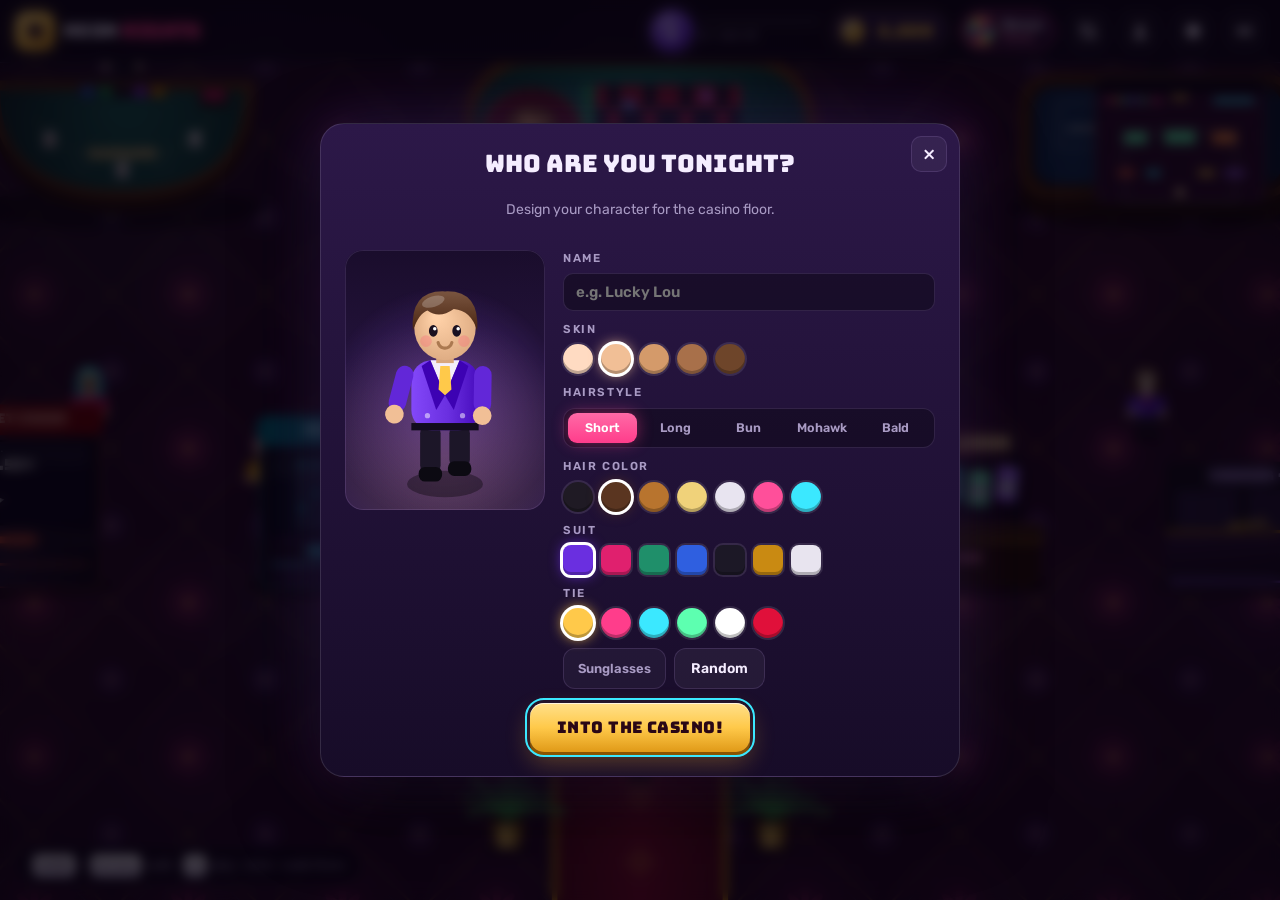
==== commit 6ff6b4ef: "Begehbare Casino-Halle, 5 neue Spiele und 5 Sprachen - Casino-Halle mit steuerbarer Spielfigur (Tast" ====
--- a/index.html
+++ b/index.html
@@ -9,12 +9,13 @@
 <link rel="preconnect" href="https://fonts.gstatic.com" crossorigin>
 <link rel="stylesheet" href="https://fonts.googleapis.com/css2?family=Bungee&family=Bungee+Inline&family=Rubik:wght@400;500;600;700;800&display=swap">
 <link rel="stylesheet" href="css/style.css">
+<link rel="stylesheet" href="css/world.css">
 </head>
-<body data-view="lobby">
+<body data-view="floor">
 <canvas id="bg" aria-hidden="true"></canvas>
 
 <header class="topbar">
-  <a class="brand" href="#lobby" aria-label="Zur Lobby">
+  <a class="brand" href="#floor" aria-label="Zur Casino-Halle">
     <span class="brand-mark">N</span><span class="brand-text">Neon<b>Nights</b></span>
   </a>
   <div class="level-box" id="levelBox" title="Level-Fortschritt">
@@ -26,6 +27,15 @@
   </div>
   <button class="bonus-btn" id="bonusBtn" type="button">
     <span class="bonus-wheel-icon" aria-hidden="true"></span><span class="bonus-label">Bonus<small id="bonusTimer">Bereit</small></span>
+  </button>
+  <button class="icon-btn" id="gamesBtn" type="button" aria-label="Spiele-Schnellwahl" title="Spiele-Schnellwahl">
+    <svg viewBox="0 0 24 24" width="20" height="20" aria-hidden="true"><rect x="3" y="3" width="7.5" height="7.5" rx="2" fill="currentColor"/><rect x="13.5" y="3" width="7.5" height="7.5" rx="2" fill="currentColor" opacity=".6"/><rect x="3" y="13.5" width="7.5" height="7.5" rx="2" fill="currentColor" opacity=".6"/><rect x="13.5" y="13.5" width="7.5" height="7.5" rx="2" fill="currentColor"/></svg>
+  </button>
+  <button class="icon-btn" id="avatarBtn" type="button" aria-label="Figur anpassen" title="Figur anpassen">
+    <svg viewBox="0 0 24 24" width="20" height="20" aria-hidden="true"><circle cx="12" cy="8" r="4.2" fill="currentColor"/><path d="M4 21c.8-4.4 4-6.6 8-6.6s7.2 2.2 8 6.6" fill="currentColor"/></svg>
+  </button>
+  <button class="icon-btn" id="settingsBtn" type="button" aria-label="Einstellungen" title="Einstellungen">
+    <svg viewBox="0 0 24 24" width="20" height="20" aria-hidden="true"><path d="M12 8.6a3.4 3.4 0 1 0 0 6.8 3.4 3.4 0 0 0 0-6.8zm8.3 4.6-.1-2.4 2-1.6-2-3.4-2.4.9a8 8 0 0 0-2-1.2L15.4 3h-4l-.4 2.5a8 8 0 0 0-2 1.2l-2.4-.9-2 3.4 2 1.6-.1 1.2.1 1.2-2 1.6 2 3.4 2.4-.9a8 8 0 0 0 2 1.2l.4 2.5h4l.4-2.5a8 8 0 0 0 2-1.2l2.4.9 2-3.4z" fill="currentColor"/></svg>
   </button>
   <button class="icon-btn" id="muteBtn" type="button" aria-label="Ton an oder aus" aria-pressed="false">
     <svg class="ic-on" viewBox="0 0 24 24" width="20" height="20" aria-hidden="true"><path d="M4 9v6h4l5 4V5L8 9H4z" fill="currentColor"/><path d="M16 8.5a5 5 0 0 1 0 7M18.5 6a8.5 8.5 0 0 1 0 12" stroke="currentColor" stroke-width="2" fill="none" stroke-linecap="round"/></svg>
@@ -35,73 +45,67 @@
 
 <main class="wrap">
   <!-- ================= LOBBY ================= -->
-  <section class="view active" id="view-lobby">
-    <div class="hero">
-      <p class="eyebrow">Spielgeld-Casino · geöffnet rund um die Uhr</p>
-      <h1 class="neon-sign" aria-label="Neon Nights">
-        <span class="n1">NEON</span>
-        <span class="n2">NIGH<span class="flicker">T</span>S</span>
-      </h1>
-      <p class="hero-sub">Drei Tische, ein Guthaben. Dreh die Walzen, lass Kugeln fallen oder fordere den Dealer heraus.</p>
-    </div>
-
-    <div class="games">
-      <a class="game-card gc-slots" href="#slots">
-        <div class="gc-art"><canvas id="prevSlots"></canvas></div>
-        <div class="gc-body">
-          <div class="gc-tags"><span>5 Walzen</span><span>10 Linien</span><span>Freispiele</span></div>
-          <h3>Lucky Seven Deluxe</h3>
-          <p>Wilde Kronen, Bonus-Sterne und bis zu 20 Freispiele mit doppelten Gewinnen.</p>
-          <span class="gc-play">Spielen <i>→</i></span>
-        </div>
-      </a>
-      <a class="game-card gc-plinko" href="#plinko">
-        <div class="gc-art"><canvas id="prevPlinko"></canvas></div>
-        <div class="gc-body">
-          <div class="gc-tags"><span>3 Risikostufen</span><span>bis 1000×</span></div>
-          <h3>Neon Plinko</h3>
-          <p>Lass die Kugel fallen und sieh zu, wie sie durch die Stifte tanzt. Am Rand wartet der Jackpot.</p>
-          <span class="gc-play">Spielen <i>→</i></span>
-        </div>
-      </a>
-      <a class="game-card gc-bj" href="#blackjack">
-        <div class="gc-art bj-art" aria-hidden="true">
-          <div class="art-card c1"><b>A</b><i>♠&#xFE0E;</i></div>
-          <div class="art-card c2 red"><b>K</b><i>♥&#xFE0E;</i></div>
-          <span class="art-chip" style="--c:#f0a412"></span><span class="art-chip c2" style="--c:#9b3dff"></span>
-        </div>
-        <div class="gc-body">
-          <div class="gc-tags"><span>6 Decks</span><span>3 : 2</span><span>Split</span></div>
-          <h3>Midnight Blackjack</h3>
-          <p>Klassisch gegen den Dealer. Verdoppeln, teilen und auf die 21 hoffen.</p>
-          <span class="gc-play">Spielen <i>→</i></span>
-        </div>
-      </a>
-    </div>
-
+  <!-- ================= CASINO-HALLE ================= -->
+  <section class="view active" id="view-floor" aria-label="Casino-Halle">
+    <canvas id="floorCanvas"></canvas>
+    <div class="floor-prompt" id="floorPrompt" hidden>
+      <b id="floorPromptName"></b><small id="floorPromptSub"></small>
+      <span class="fp-key" id="floorPromptKey"><kbd>E</kbd> spielen</span><span class="fp-tap">Tippen zum Spielen</span>
+    </div>
+    <div class="floor-help"><kbd>WASD</kbd> / <kbd>Pfeile</kbd> laufen · <kbd>E</kbd> spielen · Klick = hinlaufen</div>
+    <canvas class="minimap" id="minimap" aria-hidden="true"></canvas>
+    <div class="joy" id="joy" aria-hidden="true"><div class="joy-knob" id="joyKnob"></div></div>
+    <button class="floor-action" id="floorAction" type="button" disabled><b>Aktion</b></button>
+  </section>
+
+  <!-- ================= PROFIL ================= -->
+  <section class="view" id="view-lobby">
+    <div class="game-head">
+      <a class="back-btn" href="#floor"><i>←</i> Casino</a>
+      <h2>Kasse &amp; Profil</h2>
+      <span class="pill">Level <b id="lobbyLevel">1</b></span>
+    </div>
+    <div class="profile-top">
+      <section class="panel profile-card">
+        <canvas id="profileAvatar" aria-hidden="true"></canvas>
+        <div class="profile-info">
+          <p class="eyebrow">Mitgliedskarte · Neon Nights</p>
+          <h3 id="profileName">Gast</h3>
+          <span class="pill" id="profileTitle">Neuling</span>
+          <button class="ghost-btn" id="profileEdit" type="button">Aussehen ändern</button>
+        </div>
+      </section>
+      <section class="panel games-panel">
+        <header class="panel-head"><h2>Alle Spiele</h2><span class="pill">Häkchen = schon gespielt</span></header>
+        <div class="profile-games" id="profileGames"></div>
+      </section>
+    </div>
     <div class="lobby-grid">
       <section class="panel stats-panel">
-        <header class="panel-head"><h2>Deine Nacht</h2><span class="pill">Level <b id="lobbyLevel">1</b></span></header>
+        <header class="panel-head"><h2>Deine Nacht</h2></header>
         <dl class="stats">
           <div><dt>Guthaben</dt><dd id="stBalance">0</dd></div>
           <div><dt>Höchststand</dt><dd id="stPeak">0</dd></div>
           <div><dt>Größter Gewinn</dt><dd id="stBiggest">0</dd></div>
           <div><dt>Gesamteinsatz</dt><dd id="stWagered">0</dd></div>
-          <div><dt>Drehungen</dt><dd id="stSpins">0</dd></div>
+          <div><dt>Slot-Drehungen</dt><dd id="stSpins">0</dd></div>
+          <div><dt>Roulette-Runden</dt><dd id="stRl">0</dd></div>
           <div><dt>Blackjack-Hände</dt><dd id="stHands">0</dd></div>
           <div><dt>Plinko-Kugeln</dt><dd id="stBalls">0</dd></div>
           <div><dt>Bester Plinko-Treffer</dt><dd id="stMult">–</dd></div>
+          <div><dt>Höchster Crash-Ausstieg</dt><dd id="stCrash">–</dd></div>
+          <div><dt>Rubbellose</dt><dd id="stTickets">0</dd></div>
+          <div><dt>Würfe</dt><dd id="stRolls">0</dd></div>
         </dl>
         <div class="recent"><h3>Letzte große Gewinne</h3><div id="recentList"></div></div>
       </section>
       <section class="panel ach-panel">
-        <header class="panel-head"><h2>Erfolge</h2><span class="pill" id="achCount">0 / 12</span></header>
+        <header class="panel-head"><h2>Erfolge</h2><span class="pill" id="achCount">0 / 18</span></header>
         <div class="ach-grid" id="achGrid"></div>
       </section>
     </div>
-
     <footer class="foot">
-      <p><b>Nur Spielgeld.</b> Keine echten Einsätze, keine Auszahlungen. Jedes Level-Up und das Bonusrad schenken dir neue Münzen.</p>
+      <p><b>Nur Spielgeld.</b> Keine echten Einsätze, keine Auszahlungen. Jedes Level-Up, die Bar und das Bonusrad schenken dir neue Münzen.</p>
       <div class="reset">
         <button class="ghost-btn small" id="resetBtn" type="button">Spielstand zurücksetzen</button>
         <span id="resetConfirm" hidden>Wirklich alles löschen?
@@ -114,7 +118,7 @@
   <!-- ================= SLOTS ================= -->
   <section class="view" id="view-slots">
     <div class="game-head">
-      <a class="back-btn" href="#lobby"><i>←</i> Lobby</a>
+      <a class="back-btn" href="#floor"><i>←</i> Casino</a>
       <h2>Lucky Seven Deluxe</h2>
       <button class="ghost-btn" id="slotInfo" type="button">Gewinntabelle</button>
     </div>
@@ -156,7 +160,7 @@
   <!-- ================= PLINKO ================= -->
   <section class="view" id="view-plinko">
     <div class="game-head">
-      <a class="back-btn" href="#lobby"><i>←</i> Lobby</a>
+      <a class="back-btn" href="#floor"><i>←</i> Casino</a>
       <h2>Neon Plinko</h2>
       <span class="pill">Max <b id="plinkoMax">33×</b></span>
     </div>
@@ -202,7 +206,7 @@
   <!-- ================= BLACKJACK ================= -->
   <section class="view" id="view-blackjack">
     <div class="game-head">
-      <a class="back-btn" href="#lobby"><i>←</i> Lobby</a>
+      <a class="back-btn" href="#floor"><i>←</i> Casino</a>
       <h2>Midnight Blackjack</h2>
       <span class="pill">Max. Einsatz <b>5.000</b></span>
     </div>
@@ -247,9 +251,233 @@
     </div>
     <p class="hint">Tasten: H Karte · S Halten · D Verdoppeln · P Teilen · Enter Austeilen</p>
   </section>
+  <!-- ================= ROULETTE ================= -->
+  <section class="view" id="view-roulette">
+    <div class="game-head">
+      <a class="back-btn" href="#floor"><i>←</i> Casino</a>
+      <h2>Grand Roulette</h2>
+      <span class="pill">Tischlimit <b>10.000</b></span>
+    </div>
+    <div class="rl-layout">
+      <div class="panel rl-wheel-panel" id="rlStage">
+        <div class="rl-wheel-box"><div class="rl-pointer" aria-hidden="true"></div><canvas id="rlWheel"></canvas></div>
+        <div class="rl-result" id="rlResult" hidden></div>
+        <div class="rl-history" id="rlHistory" aria-label="Letzte Zahlen"></div>
+      </div>
+      <div class="rl-right">
+        <div class="rl-felt"><div class="rl-board" id="rlBoard"></div></div>
+        <div class="rl-status"><span>Einsatz <b id="rlTotal">0</b></span><span id="rlMsg">Wähle einen Chip und setze auf das Tableau.</span></div>
+        <div class="chip-rack" id="rlChips"></div>
+        <div class="bj-bet-actions">
+          <button class="ghost-btn" id="rlClear" type="button">Löschen</button>
+          <button class="ghost-btn" id="rlUndo" type="button">Rückgängig</button>
+          <button class="ghost-btn" id="rlRebet" type="button">Wie zuvor</button>
+          <button class="ghost-btn" id="rlDouble" type="button">×2</button>
+          <button class="cta-btn" id="rlSpin" type="button">Drehen</button>
+        </div>
+      </div>
+    </div>
+    <p class="hint">Klick setzt den gewählten Chip · Rechtsklick entfernt eine Wette · Leertaste dreht · R wiederholt</p>
+  </section>
+
+  <!-- ================= CRASH ================= -->
+  <section class="view" id="view-crash">
+    <div class="game-head">
+      <a class="back-btn" href="#floor"><i>←</i> Casino</a>
+      <h2>Rocket Crash</h2>
+      <span class="pill">Quote ca. <b>97 %</b></span>
+    </div>
+    <div class="crash-layout">
+      <div class="panel crash-stage" id="crashStage">
+        <canvas id="crashCanvas"></canvas>
+        <div class="crash-mult" id="crashMult">1,00×</div>
+        <div class="crash-status" id="crashStatus">Setze deinen Einsatz und starte die Rakete.</div>
+        <div class="crash-hist" id="crashHist" aria-label="Letzte Crash-Punkte"></div>
+      </div>
+      <aside class="panel crash-side">
+        <div class="field">
+          <label>Einsatz</label>
+          <div class="bet-ctl wide">
+            <button class="round-btn" id="crBetMinus" type="button" aria-label="Einsatz senken">−</button>
+            <div class="bet-val"><b id="crBet">100</b></div>
+            <button class="round-btn" id="crBetPlus" type="button" aria-label="Einsatz erhöhen">+</button>
+          </div>
+        </div>
+        <div class="field">
+          <label for="crAuto">Automatisch auszahlen bei</label>
+          <div class="auto-row">
+            <input id="crAuto" type="number" min="1.01" max="1000" step="0.1" value="2" inputmode="decimal">
+            <span>×</span>
+            <label class="switch"><input type="checkbox" id="crAutoOn"><i></i><span>aktiv</span></label>
+          </div>
+          <div class="quick"><button type="button" data-auto="1.5">1,5×</button><button type="button" data-auto="2">2×</button><button type="button" data-auto="5">5×</button><button type="button" data-auto="10">10×</button></div>
+        </div>
+        <button class="cta-btn big-cta" id="crashBtn" type="button"><span id="crashBtnLabel">Abheben</span><small id="crashBtnSub"></small></button>
+        <div class="field">
+          <label>Mitspieler dieser Runde</label>
+          <ul class="crash-players" id="crashPlayers"></ul>
+        </div>
+      </aside>
+    </div>
+    <p class="hint">Leertaste startet bzw. zahlt aus · Wer vor dem Absturz aussteigt, gewinnt Einsatz × Multiplikator</p>
+  </section>
+
+  <!-- ================= MINES ================= -->
+  <section class="view" id="view-mines">
+    <div class="game-head">
+      <a class="back-btn" href="#floor"><i>←</i> Casino</a>
+      <h2>Diamond Mines</h2>
+      <span class="pill">Quote ca. <b>97 %</b></span>
+    </div>
+    <div class="mines-layout">
+      <aside class="panel mines-side">
+        <div class="field">
+          <label>Einsatz</label>
+          <div class="bet-ctl wide">
+            <button class="round-btn" id="mnBetMinus" type="button" aria-label="Einsatz senken">−</button>
+            <div class="bet-val"><b id="mnBet">100</b></div>
+            <button class="round-btn" id="mnBetPlus" type="button" aria-label="Einsatz erhöhen">+</button>
+          </div>
+        </div>
+        <div class="field">
+          <label for="minesCount">Bomben: <b id="minesCountVal">3</b></label>
+          <input type="range" id="minesCount" min="1" max="24" value="3">
+          <div class="quick"><button type="button" data-mines="1">1</button><button type="button" data-mines="3">3</button><button type="button" data-mines="5">5</button><button type="button" data-mines="10">10</button><button type="button" data-mines="20">20</button></div>
+        </div>
+        <div class="mines-stats">
+          <div><small>Multiplikator</small><b id="minesMult">1,00×</b></div>
+          <div><small>Nächstes Juwel</small><b id="minesNext">–</b></div>
+          <div><small>Gefunden</small><b id="minesGems">0 / 22</b></div>
+        </div>
+        <button class="cta-btn big-cta" id="minesStart" type="button"><span id="minesStartLabel">Spiel starten</span><small id="minesStartSub"></small></button>
+        <button class="ghost-btn" id="minesRandom" type="button">Zufälliges Feld</button>
+      </aside>
+      <div class="panel mines-board" id="minesBoard">
+        <div class="mines-grid" id="minesGrid"></div>
+        <p class="mines-msg" id="minesMsg">Wähle Einsatz und Bombenanzahl – je mehr Bomben, desto höher die Gewinne.</p>
+      </div>
+    </div>
+    <p class="hint">Leertaste startet bzw. zahlt aus · R deckt ein zufälliges Feld auf</p>
+  </section>
+
+  <!-- ================= RUBBELLOSE ================= -->
+  <section class="view" id="view-scratch">
+    <div class="game-head">
+      <a class="back-btn" href="#floor"><i>←</i> Casino</a>
+      <h2>Rubbellose</h2>
+      <span class="pill">Quote ca. <b>96 %</b></span>
+    </div>
+    <div class="scratch-layout">
+      <div class="sc-ticket" id="scTicket">
+        <div class="sc-head"><span class="sc-brand">NEON NIGHTS</span><span class="sc-title">LUCKY SCRATCH</span><span class="sc-sub">3 gleiche Symbole gewinnen</span></div>
+        <div class="sc-field">
+          <div class="sc-grid" id="scGrid"></div>
+          <canvas class="sc-cover" id="scCover"></canvas>
+          <span class="sc-coin" id="scCoin" hidden></span>
+        </div>
+        <div class="sc-foot"><span>Serie NN-<b>7</b></span><span>Nur Spielgeld</span></div>
+      </div>
+      <aside class="panel scratch-side">
+        <div class="field">
+          <label>Lospreis</label>
+          <div class="bet-ctl wide">
+            <button class="round-btn" id="scMinus" type="button" aria-label="Preis senken">−</button>
+            <div class="bet-val"><b id="scPrice">50</b></div>
+            <button class="round-btn" id="scPlus" type="button" aria-label="Preis erhöhen">+</button>
+          </div>
+        </div>
+        <button class="cta-btn big-cta" id="scBuy" type="button"><span id="scBuyLabel">Los kaufen</span><small id="scBuySub"></small></button>
+        <button class="ghost-btn" id="scReveal" type="button">Alles aufdecken</button>
+        <p class="sc-msg" id="scMsg"></p>
+        <div class="field">
+          <label>Gewinnplan</label>
+          <ul class="sc-table" id="scTable"></ul>
+        </div>
+      </aside>
+    </div>
+  </section>
+
+  <!-- ================= WÜRFEL ================= -->
+  <section class="view" id="view-dice">
+    <div class="game-head">
+      <a class="back-btn" href="#floor"><i>←</i> Casino</a>
+      <h2>Würfel-Duell</h2>
+      <span class="pill">Tischlimit <b>5.000</b></span>
+    </div>
+    <div class="dice-table">
+      <div class="dice-tray" id="diceTray">
+        <div class="die" id="die1"></div><div class="die" id="die2"></div>
+        <div class="dice-sum" id="diceSum"></div>
+      </div>
+      <div class="dice-fields">
+        <button class="dice-field" type="button" data-dfield="under"><b>Unter 7</b><small>Summe 2 – 6</small><em>zahlt 2,3×</em><span class="df-bet"></span></button>
+        <button class="dice-field seven" type="button" data-dfield="seven"><b>Genau 7</b><small>Summe 7</small><em>zahlt 5,8×</em><span class="df-bet"></span></button>
+        <button class="dice-field" type="button" data-dfield="over"><b>Über 7</b><small>Summe 8 – 12</small><em>zahlt 2,3×</em><span class="df-bet"></span></button>
+        <button class="dice-field pair" type="button" data-dfield="pair"><b>Pasch</b><small>zwei gleiche</small><em>zahlt 5,8×</em><span class="df-bet"></span></button>
+      </div>
+    </div>
+    <div class="dice-controls">
+      <div class="rl-status"><span>Einsatz <b id="diceTotal">0</b></span><span id="diceMsg">Wähle einen Chip und setze auf ein Feld.</span></div>
+      <div class="chip-rack" id="dcChips"></div>
+      <div class="bj-bet-actions">
+        <button class="ghost-btn" id="diceClear" type="button">Löschen</button>
+        <button class="ghost-btn" id="diceRebet" type="button">Wie zuvor</button>
+        <button class="cta-btn" id="diceRoll" type="button">Würfeln</button>
+      </div>
+      <div class="dice-hist" id="diceHist" aria-label="Letzte Würfe"></div>
+    </div>
+    <p class="hint">Mehrere Felder gleichzeitig möglich · Leertaste würfelt · R wiederholt</p>
+  </section>
 </main>
 
 <!-- ================= MODALS & OVERLAYS ================= -->
+<div class="modal" id="modal-settings" hidden role="dialog" aria-modal="true" aria-labelledby="setTitle">
+  <div class="modal-box set-box">
+    <button class="close-x" type="button" data-close aria-label="Schließen">×</button>
+    <h2 id="setTitle">Einstellungen</h2>
+    <div class="field">
+      <label>Sprache</label>
+      <div class="lang-grid" id="langGrid"></div>
+      <small class="field-hint">Die Sprache wird sofort übernommen.</small>
+    </div>
+    <div class="field">
+      <label for="volRange">Lautstärke</label>
+      <div class="vol-row"><input type="range" id="volRange" min="0" max="100" step="5"><b id="volVal">100 %</b></div>
+    </div>
+    <button class="cta-btn" type="button" data-close data-autofocus>Fertig</button>
+  </div>
+</div>
+
+<div class="modal" id="modal-games" hidden role="dialog" aria-modal="true" aria-labelledby="gmTitle">
+  <div class="modal-box gm-box">
+    <button class="close-x" type="button" data-close aria-label="Schließen">×</button>
+    <h2 id="gmTitle">Schnellwahl</h2>
+    <p class="modal-sub">Keine Lust zu laufen? Spring direkt an einen Tisch.</p>
+    <div class="gm-grid" id="gamesMenu"></div>
+  </div>
+</div>
+
+<div class="modal" id="modal-avatar" hidden role="dialog" aria-modal="true" aria-labelledby="avTitle">
+  <form class="modal-box av-box" id="avForm">
+    <button class="close-x" type="button" data-close aria-label="Schließen">×</button>
+    <h2 id="avTitle">Wer bist du heute Nacht?</h2>
+    <p class="modal-sub">Gestalte deine Figur für die Casino-Halle.</p>
+    <div class="av-layout">
+      <canvas id="avPreview" aria-hidden="true"></canvas>
+      <div class="av-fields">
+        <div class="field"><label for="avName">Name</label><input id="avName" maxlength="14" placeholder="z. B. Lucky Lou" autocomplete="off"></div>
+        <div class="field"><label>Haut</label><div class="swatches" id="avSkin"></div></div>
+        <div class="field"><label>Frisur</label><div class="seg small" id="avStyle"></div></div>
+        <div class="field"><label>Haarfarbe</label><div class="swatches" id="avHair"></div></div>
+        <div class="field"><label>Anzug</label><div class="swatches" id="avOutfit"></div></div>
+        <div class="field"><label>Krawatte</label><div class="swatches" id="avAccent"></div></div>
+        <div class="av-row"><button class="toggle" id="avGlasses" type="button" aria-pressed="false">Sonnenbrille</button><button class="ghost-btn" id="avRandom" type="button">Zufall</button></div>
+      </div>
+    </div>
+    <button class="cta-btn" type="submit" data-autofocus>Ins Casino!</button>
+  </form>
+</div>
+
 <div class="modal" id="modal-wheel" hidden role="dialog" aria-modal="true" aria-labelledby="wheelTitle">
   <div class="modal-box wheel-box">
     <button class="close-x" type="button" data-close aria-label="Schließen">×</button>
@@ -288,15 +516,26 @@
 </div>
 
 <div class="toasts" id="toasts" aria-live="polite"></div>
+<div class="fade" id="fade" hidden></div>
 <canvas id="fx" aria-hidden="true"></canvas>
 
 <script src="js/config.js"></script>
 <script src="js/core.js"></script>
+<script src="js/i18n-data.js"></script>
+<script src="js/i18n.js"></script>
 <script src="js/fx.js"></script>
 <script src="js/symbols.js"></script>
+<script src="js/common.js"></script>
+<script src="js/avatar.js"></script>
 <script src="js/slots.js"></script>
 <script src="js/plinko.js"></script>
 <script src="js/blackjack.js"></script>
+<script src="js/roulette.js"></script>
+<script src="js/crash.js"></script>
+<script src="js/mines.js"></script>
+<script src="js/scratch.js"></script>
+<script src="js/dice.js"></script>
+<script src="js/floor.js"></script>
 <script src="js/main.js"></script>
 </body>
 </html>
--- a/css/world.css
+++ b/css/world.css
@@ -0,0 +1,348 @@
+/* ============================================================
+   Neon Nights – Casino-Halle, Profil und neue Spiele
+   ============================================================ */
+
+/* ---------- Casino-Halle ---------- */
+body[data-view="floor"] .wrap { max-width: none; padding: 0; }
+body[data-view="floor"] { overflow: hidden; }
+#view-floor { position: relative; overflow: hidden; height: calc(100vh - 61px); background: #07030c; touch-action: none; user-select: none; -webkit-user-select: none; }
+#view-floor.active { animation: none; }
+#floorCanvas { display: block; }
+.floor-prompt {
+  position: absolute; left: 0; top: 0; z-index: 3; display: grid; justify-items: center; gap: 2px; padding: 10px 16px 11px;
+  border-radius: 14px; background: linear-gradient(180deg, rgba(46, 24, 76, 0.96), rgba(24, 12, 40, 0.96)); border: 1px solid rgba(255, 201, 74, 0.45);
+  box-shadow: 0 12px 30px rgba(0, 0, 0, 0.5), 0 0 24px rgba(255, 201, 74, 0.18); cursor: pointer; white-space: nowrap; pointer-events: auto;
+  animation: promptIn 0.25s cubic-bezier(.2, 1.4, .4, 1);
+}
+.floor-prompt::after { content: ""; position: absolute; bottom: -7px; left: 50%; width: 12px; height: 12px; margin-left: -6px; transform: rotate(45deg); background: #1a0d2c; border-right: 1px solid rgba(255, 201, 74, 0.45); border-bottom: 1px solid rgba(255, 201, 74, 0.45); }
+.floor-prompt b { font: 15px var(--display); font-weight: 400; color: #fff; letter-spacing: 0.02em; }
+.floor-prompt small { font-size: 12px; color: var(--muted); }
+.fp-key, .fp-tap { margin-top: 4px; font-size: 12px; font-weight: 700; color: var(--gold); }
+.fp-tap { display: none; }
+kbd { display: inline-grid; place-items: center; min-width: 22px; height: 20px; padding: 0 5px; border-radius: 5px; font: 700 11px var(--body); color: #1a0826; background: linear-gradient(180deg, #fff, #d8d0e6); box-shadow: 0 2px 0 #8a80a0; }
+@keyframes promptIn { from { opacity: 0; } }
+.floor-help { position: absolute; left: 16px; bottom: 16px; z-index: 2; padding: 8px 14px; border-radius: 999px; font-size: 12.5px; color: var(--muted); background: rgba(12, 6, 22, 0.8); border: 1px solid var(--line); pointer-events: none; }
+.floor-help kbd { margin: 0 2px; }
+.minimap { position: absolute; top: 14px; right: 14px; z-index: 2; border-radius: 10px; border: 1px solid rgba(255, 255, 255, 0.16); box-shadow: 0 10px 24px rgba(0, 0, 0, 0.5); pointer-events: none; }
+.joy, .floor-action { display: none; }
+@media (hover: none) {
+  .floor-help { display: none; }
+  .fp-key { display: none; }
+  .fp-tap { display: block; }
+  .joy {
+    display: block; position: absolute; left: 20px; bottom: calc(22px + env(safe-area-inset-bottom, 0px)); z-index: 3; width: 128px; height: 128px; border-radius: 50%;
+    background: radial-gradient(circle, rgba(255, 255, 255, 0.06), rgba(255, 255, 255, 0.02) 65%, rgba(157, 92, 255, 0.18) 66%, rgba(157, 92, 255, 0.05));
+    border: 2px solid rgba(255, 255, 255, 0.16); touch-action: none;
+  }
+  .joy-knob { position: absolute; left: 50%; top: 50%; width: 56px; height: 56px; margin: -28px 0 0 -28px; border-radius: 50%; background: radial-gradient(circle at 40% 35%, #c9a8ff, #6a2fe0 70%); box-shadow: 0 6px 16px rgba(0, 0, 0, 0.5), 0 0 20px rgba(157, 92, 255, 0.5); }
+  .floor-action {
+    display: grid; place-items: center; position: absolute; right: 22px; bottom: calc(34px + env(safe-area-inset-bottom, 0px)); z-index: 3; width: 96px; height: 96px; border-radius: 50%; border: 0;
+    font: 14px var(--display); color: #2a0716; background: radial-gradient(circle at 50% 35%, #fff2b8, var(--gold) 45%, #d88a10 80%);
+    box-shadow: 0 6px 0 #7a4400, 0 12px 26px rgba(255, 170, 30, 0.35);
+  }
+  .floor-action b { font-weight: 400; }
+  .floor-action:disabled { filter: grayscale(1) brightness(0.45); opacity: 0.7; }
+}
+body[data-view="floor"] .toasts { top: calc(76px + env(safe-area-inset-top, 0px)); bottom: auto; left: 16px; right: auto; }
+.fade { position: fixed; inset: 0; z-index: 88; background: #05020a; opacity: 0; pointer-events: none; }
+.fade.in { opacity: 1; transition: opacity 0.22s ease-in; }
+.fade.out { opacity: 0; transition: opacity 0.3s ease-out; }
+
+/* ---------- Profil ---------- */
+.profile-top { display: grid; grid-template-columns: minmax(0, 1fr) minmax(0, 1.6fr); gap: 18px; }
+.profile-card { display: flex; align-items: center; gap: 18px; padding: 18px 20px; background: radial-gradient(ellipse at 20% 50%, rgba(157, 92, 255, 0.25), transparent 60%), linear-gradient(180deg, rgba(40, 22, 66, 0.72), rgba(24, 12, 40, 0.8)); }
+.profile-card canvas { flex: none; width: 110px; height: 150px; border-radius: 14px; background: radial-gradient(circle at 50% 70%, rgba(255, 201, 74, 0.18), rgba(0, 0, 0, 0.3)); }
+.profile-info { display: grid; gap: 8px; justify-items: start; min-width: 0; }
+.profile-info .eyebrow { margin: 0; font-size: 10.5px; }
+.profile-info h3 { font: 26px var(--display); font-weight: 400; overflow-wrap: anywhere; }
+.games-panel .panel-head { padding-bottom: 0; }
+.profile-games { display: grid; grid-template-columns: repeat(4, 1fr); gap: 8px; padding: 14px 20px 20px; }
+.pg-item { position: relative; display: flex; align-items: center; gap: 10px; padding: 10px; border-radius: 12px; text-decoration: none; background: rgba(255, 255, 255, 0.04); border: 1px solid transparent; transition: border-color 0.2s, transform 0.2s; min-width: 0; }
+.pg-item:hover { border-color: var(--c); transform: translateY(-2px); }
+.pg-item img { width: 38px; height: 38px; flex: none; }
+.pg-item b { display: block; font-size: 13px; line-height: 1.2; }
+.pg-item small { display: block; font-size: 11px; color: var(--muted); }
+.pg-item span { min-width: 0; }
+.pg-item.done::after { content: "✓"; position: absolute; top: 6px; right: 8px; font-size: 12px; font-weight: 800; color: var(--mint); }
+
+/* ---------- Chip-Auswahl ---------- */
+.chip-btn.selectable { transition: transform 0.18s cubic-bezier(.3, 1.6, .5, 1), box-shadow 0.2s; }
+.chip-btn.selectable.on { transform: translateY(-8px) scale(1.06); box-shadow: 0 4px 0 color-mix(in srgb, var(--c) 55%, #000), 0 0 0 3px rgba(255, 255, 255, 0.85), 0 0 22px var(--c), 0 12px 20px rgba(0, 0, 0, 0.45); }
+.chip.mini-bet { position: absolute; left: 50%; top: 50%; width: 30px; height: 30px; margin: -15px 0 0 -15px; z-index: 2; pointer-events: none; animation: chipDrop 0.3s cubic-bezier(.3, 1.6, .5, 1); box-shadow: 0 3px 0 color-mix(in srgb, var(--c) 50%, #000), 0 4px 8px rgba(0, 0, 0, 0.5); }
+.chip.mini-bet::before { inset: 4px; }
+.chip.mini-bet span { font-size: 9px; }
+.chip.mini-bet.lost { animation: chipLost 0.6s ease forwards; }
+@keyframes chipDrop { from { transform: translateY(-14px) scale(1.3); opacity: 0; } }
+@keyframes chipLost { to { transform: translateY(-30px) scale(0.6); opacity: 0; } }
+.rl-status { display: flex; flex-wrap: wrap; justify-content: space-between; align-items: center; gap: 6px 16px; padding: 10px 16px; border-radius: 12px; background: rgba(0, 0, 0, 0.3); border: 1px solid var(--line); font-size: 14px; color: var(--muted); }
+.rl-status b { font: 16px var(--display); color: var(--gold); margin-left: 4px; }
+
+/* ---------- Roulette ---------- */
+.rl-layout { display: grid; grid-template-columns: minmax(280px, 400px) minmax(0, 1fr); gap: 18px; align-items: start; }
+.rl-wheel-panel { position: relative; display: grid; justify-items: center; gap: 12px; padding: 18px; background: radial-gradient(circle at 50% 38%, rgba(93, 255, 176, 0.12), transparent 60%), linear-gradient(180deg, rgba(40, 22, 66, 0.72), rgba(24, 12, 40, 0.85)); }
+.rl-wheel-box { position: relative; width: 100%; display: grid; place-items: center; }
+.rl-wheel-box canvas { display: block; filter: drop-shadow(0 18px 30px rgba(0, 0, 0, 0.6)); }
+.rl-pointer { display: none; }
+.rl-result { display: grid; grid-template-columns: auto 1fr; grid-template-rows: auto auto; column-gap: 12px; align-items: center; min-width: 220px; padding: 10px 16px; border-radius: 16px; background: rgba(0, 0, 0, 0.4); border: 1px solid var(--line); }
+.rl-result b { grid-row: 1 / 3; display: grid; place-items: center; width: 54px; height: 54px; border-radius: 50%; font: 24px var(--display); color: #fff; box-shadow: 0 0 0 3px rgba(255, 255, 255, 0.8), 0 0 24px rgba(255, 255, 255, 0.3); }
+.rl-result.red b { background: #b3122e; } .rl-result.black b { background: #15101c; } .rl-result.green b { background: #128a4a; }
+.rl-result span { font-size: 13.5px; color: var(--muted); }
+.rl-result em { font-style: normal; font: 18px var(--display); color: var(--mint); }
+.rl-history { display: flex; flex-wrap: wrap; justify-content: center; gap: 5px; min-height: 28px; }
+.rl-h { display: grid; place-items: center; min-width: 28px; height: 28px; padding: 0 6px; border-radius: 8px; font-weight: 700; font-size: 12.5px; color: #fff; }
+.rl-h.red { background: #b3122e; } .rl-h.black { background: #241c30; } .rl-h.green { background: #128a4a; }
+.rl-h.last { box-shadow: 0 0 0 2px #fff, 0 0 12px rgba(255, 255, 255, 0.5); }
+.rl-right { display: grid; gap: 12px; min-width: 0; justify-items: center; }
+.rl-right > * { width: 100%; }
+.rl-right .bj-bet-actions { width: auto; }
+.rl-felt { padding: 14px; border-radius: 22px; background: radial-gradient(ellipse at 50% 30%, #1a7a6c, #0c3e38 80%); box-shadow: inset 0 0 0 6px #4a2208, inset 0 0 0 8px #c98a12, inset 0 0 40px rgba(0, 0, 0, 0.5), 0 18px 40px rgba(0, 0, 0, 0.4); }
+.rl-board { display: grid; grid-template-columns: 1.15fr repeat(12, minmax(0, 1fr)) 1.15fr; grid-template-rows: repeat(3, 50px) 42px 42px; gap: 3px; }
+.rl-cell {
+  position: relative; grid-column: var(--c) / span var(--cs); grid-row: var(--r) / span var(--rs);
+  display: grid; place-items: center; border: 1px solid rgba(255, 255, 255, 0.55); border-radius: 5px; padding: 0; min-width: 0;
+  font: 700 15px var(--body); color: #fff; background: transparent; transition: filter 0.15s, box-shadow 0.2s, transform 0.1s;
+}
+.rl-cell.red { background: linear-gradient(180deg, #d0203c, #9a0e24); }
+.rl-cell.black { background: linear-gradient(180deg, #2a2236, #120e18); }
+.rl-cell.green { background: linear-gradient(180deg, #1aa060, #0c6a3a); font-size: 20px; border-radius: 40px 5px 5px 40px; }
+.rl-cell.outside { font-size: 13px; background: rgba(255, 255, 255, 0.04); }
+.rl-cell:hover:not(:disabled) { filter: brightness(1.25); }
+.rl-cell:active:not(:disabled) { transform: scale(0.97); }
+.rl-cell:disabled { cursor: default; }
+.rl-cell.cover { box-shadow: inset 0 0 0 2px rgba(255, 255, 255, 0.9), 0 0 12px rgba(255, 255, 255, 0.35); }
+.rl-cell.hit { z-index: 1; animation: rlHit 0.8s ease-in-out infinite alternate; box-shadow: 0 0 0 3px var(--gold), 0 0 26px var(--gold); }
+.rl-cell.won { box-shadow: 0 0 0 2px var(--mint), 0 0 18px rgba(93, 255, 176, 0.6); }
+@keyframes rlHit { to { box-shadow: 0 0 0 3px #fff6c8, 0 0 40px var(--gold); } }
+.rl-t { position: relative; z-index: 1; }
+.diamond { display: block; width: 22px; height: 22px; transform: rotate(45deg) scaleY(0.7); border-radius: 3px; }
+.diamond.red { background: #d0203c; box-shadow: 0 0 0 2px rgba(255, 255, 255, 0.6); }
+.diamond.black { background: #15101c; box-shadow: 0 0 0 2px rgba(255, 255, 255, 0.6); }
+#rlSpin { min-width: 140px; }
+
+/* ---------- Crash ---------- */
+.crash-layout { display: grid; grid-template-columns: minmax(0, 1fr) 310px; gap: 18px; align-items: start; }
+.crash-stage { position: relative; overflow: hidden; padding: 0; }
+.crash-stage canvas { display: block; width: 100%; border-radius: var(--radius); }
+.crash-mult { position: absolute; left: 0; right: 0; top: 22%; text-align: center; font: clamp(44px, 8vw, 84px) var(--display); color: #fff; text-shadow: 0 0 24px rgba(255, 255, 255, 0.35), 0 4px 0 rgba(0, 0, 0, 0.4); pointer-events: none; transition: color 0.2s; }
+.crash-mult.hot { color: var(--gold); text-shadow: 0 0 30px rgba(255, 201, 74, 0.6), 0 4px 0 #6a3a00; }
+.crash-mult.cashed { color: var(--mint); text-shadow: 0 0 30px rgba(93, 255, 176, 0.6), 0 4px 0 #064a2a; }
+.crash-mult.crashed { color: var(--bad); text-shadow: 0 0 30px rgba(255, 93, 108, 0.7), 0 4px 0 #5a0010; animation: crashShake 0.5s; }
+@keyframes crashShake { 20%, 60% { transform: translateX(-6px); } 40%, 80% { transform: translateX(6px); } }
+.crash-status { position: absolute; left: 16px; right: 16px; bottom: 40px; text-align: center; font-weight: 600; font-size: 14px; color: #e6dcff; text-shadow: 0 1px 4px rgba(0, 0, 0, 0.8); pointer-events: none; }
+.crash-hist { position: absolute; left: 12px; top: 12px; right: 12px; display: flex; gap: 5px; overflow: hidden; pointer-events: none; }
+.crash-hist span { flex: none; padding: 3px 8px; border-radius: 7px; font-weight: 700; font-size: 11.5px; background: rgba(0, 0, 0, 0.5); }
+.crash-hist .lo { color: #ff8a95; } .crash-hist .mid { color: var(--gold); } .crash-hist .hi { color: var(--mint); box-shadow: 0 0 0 1px var(--mint); }
+.crash-side, .mines-side, .scratch-side { display: grid; grid-template-columns: minmax(0, 1fr); gap: 16px; padding: 18px; }
+.crash-players li.empty { display: block; color: var(--muted); font-size: 12.5px; }
+.auto-row { display: flex; align-items: center; gap: 8px; }
+.auto-row input { width: 90px; }
+input[type="number"], .av-fields input:not([type]) {
+  padding: 9px 12px; border-radius: 10px; border: 1px solid var(--line); background: rgba(0, 0, 0, 0.35); color: var(--text); font: 600 15px var(--body);
+}
+input:focus-visible { outline: 2px solid var(--cyan); outline-offset: 1px; }
+.switch { display: inline-flex; align-items: center; gap: 8px; margin-left: auto; cursor: pointer; font-size: 13px; color: var(--muted); text-transform: none; letter-spacing: 0; }
+.switch input { position: absolute; opacity: 0; width: 1px; height: 1px; }
+.switch i { position: relative; width: 40px; height: 22px; border-radius: 999px; background: rgba(255, 255, 255, 0.12); transition: background 0.2s; }
+.switch i::after { content: ""; position: absolute; top: 3px; left: 3px; width: 16px; height: 16px; border-radius: 50%; background: #fff; transition: transform 0.2s; }
+.switch input:checked + i { background: var(--mint); }
+.switch input:checked + i::after { transform: translateX(18px); }
+.switch input:focus-visible + i { outline: 2px solid var(--cyan); outline-offset: 2px; }
+.quick { display: flex; flex-wrap: wrap; gap: 6px; }
+.quick button { flex: 1; min-width: 0; padding: 6px 8px; border-radius: 8px; border: 1px solid var(--line); background: rgba(255, 255, 255, 0.05); font-weight: 600; font-size: 12.5px; }
+.quick button:hover { background: rgba(255, 255, 255, 0.1); }
+.big-cta { display: grid; gap: 2px; padding: 14px 18px; }
+.big-cta small { font: 600 12px var(--body); letter-spacing: 0; opacity: 0.8; }
+.big-cta.cash { color: #04301c; background: linear-gradient(180deg, #a8ffd4, var(--mint) 50%, #17b877); box-shadow: 0 5px 0 #0a5a38, 0 10px 30px rgba(93, 255, 176, 0.45), inset 0 1px 0 rgba(255, 255, 255, 0.7); animation: cashPulse 0.9s ease-in-out infinite alternate; }
+@keyframes cashPulse { to { box-shadow: 0 5px 0 #0a5a38, 0 10px 40px rgba(93, 255, 176, 0.75), inset 0 1px 0 rgba(255, 255, 255, 0.7); } }
+.big-cta.wait { filter: saturate(0.4) brightness(0.8); }
+.crash-players { list-style: none; margin: 0; padding: 0; display: grid; gap: 4px; max-height: 240px; overflow: auto; }
+.crash-players li { display: grid; grid-template-columns: 1fr auto auto; gap: 10px; align-items: center; padding: 6px 10px; border-radius: 8px; background: rgba(255, 255, 255, 0.03); font-size: 13px; }
+.crash-players li.me { background: rgba(255, 201, 74, 0.1); box-shadow: inset 0 0 0 1px rgba(255, 201, 74, 0.35); }
+.crash-players b { font-weight: 700; } .crash-players .ok { color: var(--mint); } .crash-players .bad { color: var(--bad); } .crash-players .wait { color: var(--muted); }
+.crash-players em { font-style: normal; color: var(--muted); min-width: 52px; text-align: right; }
+.crash-players li.out em { color: var(--mint); } .crash-players li.lost em { color: #ff8a95; }
+
+/* ---------- Mines ---------- */
+.mines-layout { display: grid; grid-template-columns: 320px minmax(0, 1fr); gap: 18px; align-items: start; }
+.mines-stats { display: grid; grid-template-columns: repeat(3, 1fr); gap: 6px; }
+.mines-stats div { display: grid; padding: 10px; border-radius: 10px; background: rgba(0, 0, 0, 0.3); text-align: center; }
+.mines-stats small { font-size: 9.5px; line-height: 1.25; color: var(--muted); text-transform: uppercase; letter-spacing: 0.08em; }
+.mines-stats b { font: 16px var(--display); color: var(--gold); }
+input[type="range"] { width: 100%; accent-color: var(--neon); }
+.mines-board { display: grid; justify-items: center; gap: 14px; padding: 22px; transition: box-shadow 0.4s; background: radial-gradient(circle at 50% 40%, rgba(59, 232, 255, 0.1), transparent 60%), linear-gradient(180deg, rgba(34, 18, 58, 0.85), rgba(16, 8, 28, 0.9)); }
+.mines-board.boom { box-shadow: inset 0 0 0 2px var(--bad), 0 0 50px rgba(255, 93, 108, 0.35); }
+.mines-board.won { box-shadow: inset 0 0 0 2px var(--mint), 0 0 50px rgba(93, 255, 176, 0.3); }
+.mines-grid { display: grid; grid-template-columns: repeat(5, 1fr); gap: 10px; width: min(100%, 520px); }
+.mine-tile { position: relative; aspect-ratio: 1; max-width: 100%; border: 0; padding: 0; background: none; perspective: 600px; }
+.mt-inner { position: absolute; inset: 0; transform-style: preserve-3d; transition: transform 0.45s cubic-bezier(.3, .8, .3, 1.1); }
+.mine-tile.open .mt-inner { transform: rotateY(180deg); }
+.mt-front, .mt-back { position: absolute; inset: 0; border-radius: 14px; backface-visibility: hidden; -webkit-backface-visibility: hidden; display: grid; place-items: center; }
+.mt-front { background: linear-gradient(160deg, #5a3a90, #2e1a52 60%, #1e1036); box-shadow: inset 0 2px 0 rgba(255, 255, 255, 0.2), inset 0 -4px 0 rgba(0, 0, 0, 0.35), 0 6px 12px rgba(0, 0, 0, 0.4); transition: filter 0.15s, transform 0.15s; }
+.mt-front::after { content: ""; width: 26%; aspect-ratio: 1; border-radius: 50%; background: radial-gradient(circle, rgba(255, 255, 255, 0.18), transparent 70%); }
+.mine-tile.live:hover:not(:disabled) .mt-front { filter: brightness(1.3); transform: translateY(-3px); box-shadow: inset 0 2px 0 rgba(255, 255, 255, 0.25), inset 0 -4px 0 rgba(0, 0, 0, 0.35), 0 0 20px rgba(157, 92, 255, 0.55); }
+.mt-back { transform: rotateY(180deg); background: radial-gradient(circle at 50% 40%, #173a5a, #0a1626); box-shadow: inset 0 0 0 1px rgba(59, 232, 255, 0.3); }
+.mt-back svg { width: 64%; height: 64%; filter: drop-shadow(0 0 10px rgba(59, 232, 255, 0.6)); }
+.mine-tile.bomb .mt-back { background: radial-gradient(circle at 50% 40%, #5a1a2a, #1a0610); box-shadow: inset 0 0 0 1px rgba(255, 93, 108, 0.4); }
+.mine-tile.bomb .mt-back svg { filter: drop-shadow(0 0 10px rgba(255, 93, 108, 0.6)); }
+.mine-tile.hit .mt-back { background: radial-gradient(circle, #ff6a3d, #8a0a20); animation: boomTile 0.6s ease-out; }
+@keyframes boomTile { 0% { transform: rotateY(180deg) scale(1.3); } 100% { transform: rotateY(180deg) scale(1); } }
+.mine-tile.ghost .mt-inner { opacity: 0.4; }
+.mine-tile:disabled { cursor: default; }
+.mines-msg { margin: 0; text-align: center; color: var(--muted); font-size: 14px; min-height: 21px; }
+
+/* ---------- Rubbellose ---------- */
+.scratch-layout { display: grid; grid-template-columns: minmax(0, 1fr) 320px; gap: 18px; align-items: start; }
+.sc-ticket {
+  position: relative; width: min(100%, 480px); justify-self: center; padding: 18px; border-radius: 20px;
+  background: radial-gradient(circle at 20% 10%, rgba(255, 255, 255, 0.35), transparent 40%), linear-gradient(145deg, #ff5fa8, #c02a8a 40%, #6a1fb0);
+  box-shadow: 0 0 0 4px #ffd46a, 0 0 0 7px #7a3a00, 0 24px 60px rgba(0, 0, 0, 0.55); transition: box-shadow 0.4s, transform 0.3s;
+}
+.sc-ticket::before { content: ""; position: absolute; inset: 8px; border-radius: 14px; border: 2px dashed rgba(255, 255, 255, 0.4); pointer-events: none; }
+.sc-ticket.won { box-shadow: 0 0 0 4px #ffd46a, 0 0 0 7px #7a3a00, 0 0 60px rgba(255, 201, 74, 0.8), 0 24px 60px rgba(0, 0, 0, 0.55); transform: rotate(-1deg) scale(1.02); }
+.sc-ticket.lost { filter: saturate(0.6); }
+.sc-head { display: grid; justify-items: center; gap: 2px; margin-bottom: 14px; text-align: center; }
+.sc-brand { font-size: 10px; letter-spacing: 0.3em; font-weight: 700; color: rgba(255, 255, 255, 0.8); }
+.sc-title { font: clamp(26px, 5vw, 38px)/1 var(--inline); color: #fff6c8; text-shadow: 0 3px 0 #7a1a50, 0 0 20px rgba(255, 220, 120, 0.6); }
+.sc-sub { font-size: 12.5px; font-weight: 600; color: #ffe6f4; }
+.sc-field { position: relative; border-radius: 14px; overflow: hidden; box-shadow: inset 0 0 0 2px rgba(0, 0, 0, 0.25); }
+.sc-grid { display: grid; grid-template-columns: repeat(3, 1fr); gap: 8px; padding: 12px; background: #fff7fb; aspect-ratio: 1; }
+.sc-cell { display: grid; place-items: center; border-radius: 10px; background: radial-gradient(circle, #ffffff, #f4e6f0); box-shadow: inset 0 0 0 1px rgba(160, 60, 120, 0.2); transition: box-shadow 0.3s, transform 0.3s; }
+.sc-cell img { width: 82%; height: 82%; }
+.sc-cell.hit { box-shadow: inset 0 0 0 3px #ffc94a, 0 0 22px rgba(255, 201, 74, 0.9); transform: scale(1.04); animation: scHit 0.8s ease-in-out infinite alternate; }
+@keyframes scHit { to { box-shadow: inset 0 0 0 3px #fff2b0, 0 0 34px rgba(255, 201, 74, 1); } }
+.sc-cover { position: absolute; inset: 0; cursor: none; touch-action: none; }
+.sc-coin { position: absolute; left: -18px; top: -18px; width: 36px; height: 36px; border-radius: 50%; pointer-events: none; z-index: 2;
+  background: radial-gradient(circle at 35% 30%, #fff6c8 0 12%, #ffd24a 35%, #c47a00 100%); box-shadow: inset 0 0 0 3px rgba(150, 85, 0, 0.6), 0 4px 10px rgba(0, 0, 0, 0.4); }
+.sc-foot { display: flex; justify-content: space-between; margin-top: 12px; font-size: 11px; font-weight: 600; color: rgba(255, 255, 255, 0.75); letter-spacing: 0.06em; }
+.sc-msg { margin: 0; min-height: 42px; color: var(--text); font-size: 14px; }
+.sc-table { list-style: none; margin: 0; padding: 0; display: grid; gap: 4px; }
+.sc-table li { display: grid; grid-template-columns: 36px auto 1fr; align-items: center; gap: 8px; padding: 4px 10px; border-radius: 8px; background: rgba(255, 255, 255, 0.03); }
+.sc-table img { width: 34px; height: 34px; }
+.sc-table span { color: var(--muted); font-size: 12.5px; }
+.sc-table b { text-align: right; font: 15px var(--display); color: var(--gold); }
+
+/* ---------- Würfel ---------- */
+.dice-table { max-width: 900px; margin: 0 auto; padding: 18px; border-radius: 30px; background: linear-gradient(180deg, #6a3a14, #3a1a08); box-shadow: inset 0 0 0 3px #c98a12, 0 24px 60px rgba(0, 0, 0, 0.5); }
+.dice-tray { position: relative; height: 230px; border-radius: 20px; display: flex; justify-content: center; align-items: center; gap: 46px; perspective: 900px;
+  background: radial-gradient(ellipse at 50% 40%, #2a6ab8, #0e2c56 80%); box-shadow: inset 0 0 0 6px #2a1206, inset 0 10px 30px rgba(0, 0, 0, 0.55); overflow: hidden; }
+.dice-tray::before { content: attr(data-label); position: absolute; bottom: 14px; font: 18px var(--display); letter-spacing: 0.2em; color: rgba(255, 255, 255, 0.12); }
+.die { --s: 72px; position: relative; width: var(--s); height: var(--s); filter: drop-shadow(0 14px 10px rgba(0, 0, 0, 0.45)); }
+.cube { position: absolute; inset: 0; transform-style: preserve-3d; }
+.cube .face { position: absolute; inset: 0; display: grid; grid-template-columns: repeat(3, 1fr); grid-template-rows: repeat(3, 1fr); padding: 14%; gap: 4%; border-radius: 16%;
+  background: radial-gradient(circle at 30% 25%, #ffffff, #ece6f4 60%, #cfc6dc); box-shadow: inset 0 0 0 1px rgba(0, 0, 0, 0.12), inset 0 -4px 8px rgba(0, 0, 0, 0.12); backface-visibility: hidden; -webkit-backface-visibility: hidden; }
+.cube .face i { border-radius: 50%; }
+.cube .face i.on { background: radial-gradient(circle at 35% 30%, #ff5a6e, #b0102a 70%); box-shadow: inset 0 1px 2px rgba(0, 0, 0, 0.4); }
+.cube .df-front { transform: translateZ(calc(var(--s) / 2)); }
+.cube .df-back { transform: rotateY(180deg) translateZ(calc(var(--s) / 2)); }
+.cube .df-right { transform: rotateY(90deg) translateZ(calc(var(--s) / 2)); }
+.cube .df-left { transform: rotateY(-90deg) translateZ(calc(var(--s) / 2)); }
+.cube .df-top { transform: rotateX(90deg) translateZ(calc(var(--s) / 2)); }
+.cube .df-bottom { transform: rotateX(-90deg) translateZ(calc(var(--s) / 2)); }
+.dice-sum { position: absolute; right: 18px; top: 16px; display: grid; justify-items: end; opacity: 0; transform: scale(0.6); transition: opacity 0.3s, transform 0.4s cubic-bezier(.2, 1.6, .4, 1); }
+.dice-sum.show { opacity: 1; transform: none; }
+.dice-sum b { font: 52px/1 var(--display); color: #fff; text-shadow: 0 0 20px rgba(59, 232, 255, 0.6), 0 4px 0 #0a1a3a; }
+.dice-sum span { font-size: 13px; font-weight: 600; color: #cfe6ff; }
+.dice-fields { display: grid; grid-template-columns: repeat(4, 1fr); gap: 12px; margin-top: 16px; }
+.dice-field { position: relative; display: grid; justify-items: center; gap: 2px; padding: 16px 8px 14px; border-radius: 16px; border: 2px solid rgba(255, 220, 140, 0.55);
+  background: radial-gradient(ellipse at 50% 0%, rgba(255, 255, 255, 0.12), transparent 60%), linear-gradient(180deg, #1a5a9a, #0e2c56); color: #fff; transition: transform 0.15s, box-shadow 0.25s, filter 0.2s; }
+.dice-field.seven { background: radial-gradient(ellipse at 50% 0%, rgba(255, 255, 255, 0.14), transparent 60%), linear-gradient(180deg, #b0142c, #5a0a18); }
+.dice-field.pair { background: radial-gradient(ellipse at 50% 0%, rgba(255, 255, 255, 0.14), transparent 60%), linear-gradient(180deg, #6a3fe0, #2e1470); }
+.dice-field:hover { transform: translateY(-3px); }
+.dice-field b { font: 17px var(--display); font-weight: 400; }
+.dice-field small { font-size: 12px; opacity: 0.8; }
+.dice-field em { font-style: normal; font-weight: 700; font-size: 13px; color: var(--gold); }
+.df-bet { position: absolute; right: 22px; top: 18px; width: 0; height: 0; }
+.dice-field.won { box-shadow: 0 0 0 3px var(--mint), 0 0 30px rgba(93, 255, 176, 0.6); }
+.dice-field.lost { filter: brightness(0.55) saturate(0.6); }
+.dice-field.hint { box-shadow: 0 0 0 2px rgba(255, 255, 255, 0.6); }
+.dice-controls { display: grid; gap: 12px; justify-items: center; max-width: 900px; margin: 16px auto 0; }
+.dice-controls .rl-status { width: 100%; }
+#diceRoll { min-width: 150px; }
+.dice-hist { display: flex; flex-wrap: wrap; justify-content: center; gap: 5px; }
+.dice-hist span { display: grid; place-items: center; min-width: 30px; height: 28px; border-radius: 8px; font-weight: 700; font-size: 13px; background: rgba(255, 255, 255, 0.06); }
+.dice-hist .seven { background: #b0142c; } .dice-hist .under { color: #9ad0ff; } .dice-hist .over { color: #ffd08a; }
+.dice-hist .last { box-shadow: 0 0 0 2px #fff; }
+
+/* ---------- Schnellwahl & Figuren-Editor ---------- */
+.gm-box { width: min(100%, 760px); }
+.gm-grid { display: grid; grid-template-columns: repeat(3, 1fr); gap: 10px; }
+.gm-item { display: flex; align-items: center; gap: 12px; padding: 12px; border-radius: 14px; border: 1px solid var(--line); background: rgba(255, 255, 255, 0.04); text-align: left; transition: border-color 0.2s, transform 0.15s, background 0.2s; }
+.gm-item:hover { border-color: var(--c); background: rgba(255, 255, 255, 0.07); transform: translateY(-2px); }
+.gm-item img, .gm-wheel { width: 44px; height: 44px; flex: none; }
+.gm-wheel { border-radius: 50%; background: conic-gradient(var(--neon) 0 45deg, #3a1f78 0 90deg, #1fb6d6 0 135deg, var(--gold) 0 180deg, var(--neon) 0 225deg, #3a1f78 0 270deg, #1fb6d6 0 315deg, var(--gold) 0); box-shadow: inset 0 0 0 3px #ffd46a; }
+.gm-item b { display: block; font-size: 14px; }
+.gm-item small { display: block; font-size: 12px; color: var(--muted); }
+.av-box { width: min(100%, 640px); display: grid; gap: 14px; }
+.av-box > .cta-btn { justify-self: center; min-width: 220px; }
+.av-layout { display: grid; grid-template-columns: 200px minmax(0, 1fr); gap: 18px; align-items: start; }
+#avPreview { width: 200px; height: 260px; border-radius: 18px; background: radial-gradient(circle at 50% 80%, rgba(255, 201, 74, 0.2), transparent 60%), linear-gradient(180deg, #1a0d2c, #2e1a4c); box-shadow: inset 0 0 0 1px var(--line); }
+.av-fields { display: grid; gap: 10px; }
+.av-fields .field { gap: 6px; }
+.av-fields input:not([type]) { width: 100%; }
+.swatches { display: flex; flex-wrap: wrap; gap: 8px; }
+.swatch { width: 30px; height: 30px; border-radius: 50%; border: 0; background: var(--c); box-shadow: inset 0 -3px 0 rgba(0, 0, 0, 0.25), 0 0 0 2px rgba(255, 255, 255, 0.1); transition: transform 0.15s, box-shadow 0.15s; }
+.swatch.sq { border-radius: 8px; }
+.swatch:hover { transform: scale(1.1); }
+.swatch.on { box-shadow: inset 0 -3px 0 rgba(0, 0, 0, 0.25), 0 0 0 3px #fff, 0 0 14px var(--c); }
+.seg.small button { padding: 6px 4px; font-size: 12.5px; }
+.seg.small { grid-auto-flow: row; grid-template-columns: repeat(5, 1fr); }
+.av-row { display: flex; gap: 8px; }
+
+/* ---------- Responsiv ---------- */
+@media (max-width: 960px) {
+  .rl-layout, .crash-layout, .mines-layout, .scratch-layout { grid-template-columns: 1fr; }
+  .rl-wheel-panel { max-width: 460px; justify-self: center; width: 100%; }
+  .mines-side { order: 2; }
+  .profile-top { grid-template-columns: 1fr; }
+  .profile-games { grid-template-columns: repeat(2, 1fr); }
+}
+@media (max-width: 720px) {
+  #view-floor { height: calc(100vh - 57px); }
+  body[data-view="floor"] .toasts { top: calc(66px + env(safe-area-inset-top, 0px)); left: 12px; right: 12px; }
+  body[data-view="floor"] .toast { padding: 8px 12px; }
+  .rl-felt { padding: 10px; }
+  .rl-board { grid-template-columns: 40px 44px repeat(3, minmax(0, 1fr)); grid-template-rows: 40px repeat(12, 34px) 38px; gap: 2px; }
+  .rl-cell { grid-column: var(--mc) / span var(--mcs); grid-row: var(--mr) / span var(--mrs); font-size: 14px; }
+  .rl-cell.green { border-radius: 30px 30px 5px 5px; }
+  .rl-cell.outside:not(.col) .rl-t { writing-mode: vertical-rl; transform: rotate(180deg); font-size: 12px; }
+  .diamond { width: 18px; height: 18px; }
+  .rl-status { font-size: 12.5px; }
+  .gm-grid { grid-template-columns: 1fr 1fr; }
+  .gm-item { padding: 10px; gap: 8px; }
+  .gm-item img, .gm-wheel { width: 36px; height: 36px; }
+  .gm-item b { font-size: 13px; }
+  .av-layout { grid-template-columns: 1fr; justify-items: center; }
+  #avPreview { width: 150px; height: 190px; }
+  .av-fields { width: 100%; }
+  .dice-tray { height: 190px; gap: 30px; }
+  .die { --s: 58px; }
+  .dice-fields { grid-template-columns: 1fr 1fr; }
+  .dice-sum b { font-size: 40px; }
+  .mines-grid { gap: 7px; }
+  .mt-front, .mt-back { border-radius: 10px; }
+  .crash-status { bottom: 34px; font-size: 12.5px; }
+  .profile-card { padding: 14px; }
+  .profile-card canvas { width: 86px; height: 118px; }
+  .minimap { top: 10px; right: 10px; }
+}
+@media (max-width: 420px) {
+  #avatarBtn { display: none; }
+  .topbar { gap: 6px; }
+  .icon-btn { width: 36px; height: 36px; }
+  .profile-games { grid-template-columns: 1fr; }
+  .gm-grid { grid-template-columns: 1fr; }
+}
+
+/* ---------- Einstellungen ---------- */
+.set-box { width: min(100%, 480px); display: grid; gap: 18px; }
+.set-box > .cta-btn { justify-self: center; min-width: 200px; }
+.lang-grid { display: grid; grid-template-columns: repeat(auto-fill, minmax(128px, 1fr)); gap: 8px; }
+.lang-btn { display: flex; align-items: center; gap: 10px; padding: 10px 12px; border-radius: 12px; border: 1px solid var(--line); background: rgba(255, 255, 255, 0.04); text-align: left; transition: border-color 0.2s, background 0.2s; }
+.lang-btn b { display: grid; place-items: center; width: 34px; height: 26px; border-radius: 6px; font: 12px var(--display); font-weight: 400; color: #1a0826; background: linear-gradient(180deg, #fff, #cfc6dc); }
+.lang-btn span { font-weight: 600; font-size: 14px; }
+.lang-btn:hover { background: rgba(255, 255, 255, 0.08); }
+.lang-btn.on { border-color: var(--gold); background: rgba(255, 201, 74, 0.1); box-shadow: 0 0 18px rgba(255, 201, 74, 0.2); }
+.lang-btn.on b { background: linear-gradient(180deg, #ffe08a, var(--gold)); }
+.vol-row { display: flex; align-items: center; gap: 12px; }
+.vol-row b { min-width: 52px; text-align: right; font: 15px var(--display); color: var(--gold); }
+@media (max-width: 420px) { #muteBtn { display: none; } }
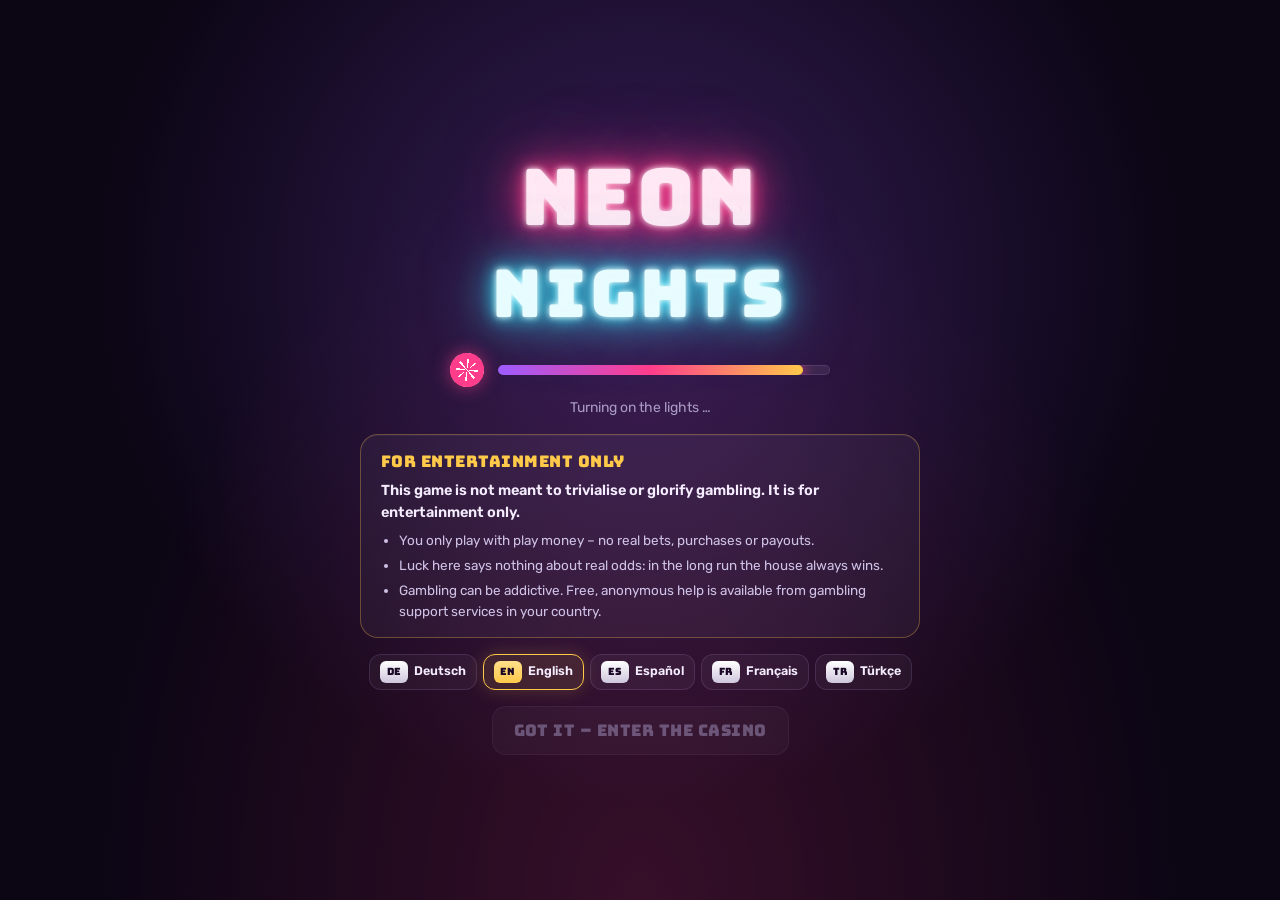
==== commit 463365cc: "Qualitätsrunde 3: Geldfehler behoben, Ladebildschirm mit Hinweis - Crash: späte Klicks nach dem Abst" ====
--- a/index.html
+++ b/index.html
@@ -12,6 +12,27 @@
 <link rel="stylesheet" href="css/world.css">
 </head>
 <body data-view="floor">
+<div class="loader" id="loader" role="dialog" aria-modal="true" aria-labelledby="ldTitle">
+  <div class="ld-box">
+    <h1 class="neon-sign ld-sign" id="ldTitle"><span class="n1">NEON</span><span class="n2">NIGHTS</span></h1>
+    <div class="ld-progress">
+      <span class="ld-chip" aria-hidden="true"></span>
+      <div class="ld-bar"><i id="ldFill"></i></div>
+    </div>
+    <p class="ld-step" id="ldStep" aria-live="polite">Lade das Casino …</p>
+    <section class="ld-note">
+      <h2>Nur zur Unterhaltung</h2>
+      <p>Dieses Spiel soll Glücksspiel weder verharmlosen noch schönreden. Es dient ausschließlich der Unterhaltung.</p>
+      <ul>
+        <li>Gespielt wird nur mit Spielgeld – ohne echte Einsätze, Käufe oder Auszahlungen.</li>
+        <li>Glück hier sagt nichts über echte Chancen aus: Auf Dauer gewinnt immer die Bank.</li>
+        <li>Glücksspiel kann süchtig machen. Hilfe gibt es anonym und kostenlos, z. B. unter check-dein-spiel.de oder bei einer Suchtberatung in deiner Nähe.</li>
+      </ul>
+    </section>
+    <div class="ld-langs" id="ldLangs" aria-label="Sprache"></div>
+    <button class="cta-btn ld-go" id="ldGo" type="button" disabled>Verstanden – ins Casino</button>
+  </div>
+</div>
 <canvas id="bg" aria-hidden="true"></canvas>
 
 <header class="topbar">
@@ -50,7 +71,7 @@
     <canvas id="floorCanvas"></canvas>
     <div class="floor-prompt" id="floorPrompt" hidden>
       <b id="floorPromptName"></b><small id="floorPromptSub"></small>
-      <span class="fp-key" id="floorPromptKey"><kbd>E</kbd> spielen</span><span class="fp-tap">Tippen zum Spielen</span>
+      <span class="fp-key"><kbd>E</kbd> <span id="floorPromptKey">spielen</span></span><span class="fp-tap">Tippen zum Spielen</span>
     </div>
     <div class="floor-help"><kbd>WASD</kbd> / <kbd>Pfeile</kbd> laufen · <kbd>E</kbd> spielen · Klick = hinlaufen</div>
     <canvas class="minimap" id="minimap" aria-hidden="true"></canvas>
@@ -208,7 +229,7 @@
     <div class="game-head">
       <a class="back-btn" href="#floor"><i>←</i> Casino</a>
       <h2>Midnight Blackjack</h2>
-      <span class="pill">Max. Einsatz <b>5.000</b></span>
+      <span class="pill">Max. Einsatz <b data-num="5000">5.000</b></span>
     </div>
     <div class="bj-table" id="bjTable">
       <div class="bj-shoe" id="bjShoe" aria-hidden="true"><span class="shoe-cards"></span><small id="bjShoeCount">312</small></div>
@@ -256,12 +277,12 @@
     <div class="game-head">
       <a class="back-btn" href="#floor"><i>←</i> Casino</a>
       <h2>Grand Roulette</h2>
-      <span class="pill">Tischlimit <b>10.000</b></span>
+      <span class="pill">Tischlimit <b data-num="10000">10.000</b></span>
     </div>
     <div class="rl-layout">
       <div class="panel rl-wheel-panel" id="rlStage">
         <div class="rl-wheel-box"><div class="rl-pointer" aria-hidden="true"></div><canvas id="rlWheel"></canvas></div>
-        <div class="rl-result" id="rlResult" hidden></div>
+        <div class="rl-result empty" id="rlResult"><b>0</b><span>–</span></div>
         <div class="rl-history" id="rlHistory" aria-label="Letzte Zahlen"></div>
       </div>
       <div class="rl-right">
@@ -308,7 +329,7 @@
           <div class="auto-row">
             <input id="crAuto" type="number" min="1.01" max="1000" step="0.1" value="2" inputmode="decimal">
             <span>×</span>
-            <label class="switch"><input type="checkbox" id="crAutoOn"><i></i><span>aktiv</span></label>
+            <label class="switch"><input type="checkbox" id="crAutoOn"><i></i><span>Auto</span></label>
           </div>
           <div class="quick"><button type="button" data-auto="1.5">1,5×</button><button type="button" data-auto="2">2×</button><button type="button" data-auto="5">5×</button><button type="button" data-auto="10">10×</button></div>
         </div>
@@ -377,6 +398,7 @@
         </div>
         <div class="sc-foot"><span>Serie NN-<b>7</b></span><span>Nur Spielgeld</span></div>
       </div>
+      <div class="sc-dock"></div>
       <aside class="panel scratch-side">
         <div class="field">
           <label>Lospreis</label>
@@ -402,7 +424,7 @@
     <div class="game-head">
       <a class="back-btn" href="#floor"><i>←</i> Casino</a>
       <h2>Würfel-Duell</h2>
-      <span class="pill">Tischlimit <b>5.000</b></span>
+      <span class="pill">Tischlimit <b data-num="5000">5.000</b></span>
     </div>
     <div class="dice-table">
       <div class="dice-tray" id="diceTray">
--- a/css/world.css
+++ b/css/world.css
@@ -346,3 +346,53 @@
 .vol-row { display: flex; align-items: center; gap: 12px; }
 .vol-row b { min-width: 52px; text-align: right; font: 15px var(--display); color: var(--gold); }
 @media (max-width: 420px) { #muteBtn { display: none; } }
+
+/* ---------- Korrekturen Runde 3 ---------- */
+.rl-result.empty { visibility: hidden; }
+.rl-result em.good { color: var(--mint); } .rl-result em.bad { color: #ff8a95; } .rl-result em { color: var(--muted); }
+.dice-hist, .rl-history { min-height: 30px; }
+.big-cta.crashed { color: #fff; background: linear-gradient(180deg, #ff7a8a, #c81d38); box-shadow: 0 5px 0 #5a0a18, 0 10px 24px rgba(255, 61, 90, 0.35); filter: none; }
+.crash-players { min-height: 120px; max-height: 260px; }
+.cta-btn:disabled:not(.cash):not(.crashed) { filter: none; color: var(--muted); background: rgba(255, 255, 255, 0.06); box-shadow: inset 0 0 0 1px var(--line); }
+.mt-front::after { content: "◆"; width: auto; aspect-ratio: auto; background: none; font-size: 18px; color: rgba(255, 255, 255, 0.1); }
+.minimap { opacity: 0.82; }
+#modal-avatar h2 { padding: 0 44px; }
+.av-box { padding-bottom: 0; }
+.av-box > .cta-btn { position: sticky; bottom: 0; margin: 0 -24px; width: calc(100% + 48px); max-width: none; border-radius: 0 0 24px 24px; padding: 16px; box-shadow: 0 -12px 20px rgba(23, 12, 40, 0.9); }
+#avGlasses.on { color: #fff; background: linear-gradient(180deg, #ff6aa6, var(--neon)); box-shadow: 0 0 16px rgba(255, 61, 139, 0.45); }
+.mines-board > .big-cta, .mines-board > #minesRandom { width: min(100%, 520px); }
+.sc-dock { display: none; }
+@media (max-width: 960px) {
+  .sc-dock { display: grid; gap: 10px; width: min(100%, 480px); justify-self: center; }
+}
+@media (max-width: 720px) { .av-box > .cta-btn { margin: 0 -14px; width: calc(100% + 28px); } }
+
+/* ---------- Ladebildschirm ---------- */
+.loader {
+  position: fixed; inset: 0; z-index: 120; display: grid; place-items: center; overflow-y: auto;
+  padding: calc(20px + env(safe-area-inset-top, 0px)) 16px calc(20px + env(safe-area-inset-bottom, 0px));
+  background: radial-gradient(ellipse at 50% 30%, rgba(157, 92, 255, 0.28), transparent 60%), radial-gradient(ellipse at 50% 100%, rgba(255, 61, 139, 0.18), transparent 60%), #0b0514;
+  transition: opacity 0.5s ease, transform 0.5s ease;
+}
+.loader.out { opacity: 0; transform: scale(1.04); pointer-events: none; }
+.ld-box { display: grid; justify-items: center; gap: 16px; width: min(100%, 560px); text-align: center; }
+.ld-sign .n1 { font-size: clamp(40px, 11vw, 78px); }
+.ld-sign .n2 { font-size: clamp(34px, 9.4vw, 66px); }
+.ld-progress { display: flex; align-items: center; gap: 14px; width: min(100%, 380px); }
+.ld-chip { flex: none; width: 34px; height: 34px; border-radius: 50%; background: repeating-conic-gradient(#fff 0 12deg, var(--neon) 12deg 45deg); box-shadow: inset 0 0 0 6px var(--neon), 0 0 18px rgba(255, 61, 139, 0.6); animation: spinSlow 1.1s linear infinite; }
+.loader.ready .ld-chip { animation-duration: 3s; background: repeating-conic-gradient(#fff 0 12deg, var(--gold) 12deg 45deg); box-shadow: inset 0 0 0 6px var(--gold), 0 0 18px rgba(255, 201, 74, 0.6); }
+.ld-bar { flex: 1; height: 10px; border-radius: 10px; background: rgba(255, 255, 255, 0.08); overflow: hidden; box-shadow: inset 0 0 0 1px var(--line); }
+.ld-bar i { display: block; width: 0; height: 100%; border-radius: inherit; background: linear-gradient(90deg, var(--violet), var(--neon), var(--gold)); box-shadow: 0 0 14px var(--neon); transition: width 0.45s ease; }
+.ld-step { margin: -6px 0 0; min-height: 21px; font-size: 14px; color: var(--muted); }
+.ld-note { width: 100%; padding: 16px 20px; border-radius: 18px; text-align: left; background: rgba(255, 255, 255, 0.04); border: 1px solid rgba(255, 201, 74, 0.3); box-shadow: inset 0 1px 0 rgba(255, 255, 255, 0.05); }
+.ld-note h2 { font: 16px var(--display); font-weight: 400; color: var(--gold); letter-spacing: 0.03em; }
+.ld-note p { margin: 8px 0 6px; font-size: 14.5px; font-weight: 600; color: var(--text); }
+.ld-note ul { margin: 0; padding-left: 18px; display: grid; gap: 5px; font-size: 13.5px; color: #cfc2e6; }
+.ld-langs { display: flex; flex-wrap: wrap; justify-content: center; gap: 6px; }
+.ld-langs .lang-btn { padding: 6px 10px; gap: 6px; }
+.ld-langs .lang-btn span { font-size: 12.5px; }
+.ld-langs .lang-btn b { width: 28px; height: 22px; font-size: 10px; }
+.ld-go { min-width: 260px; }
+.ld-go:disabled { opacity: 0.5; }
+@media (max-width: 720px) { .ld-langs .lang-btn span { display: none; } .ld-go { min-width: 0; width: 100%; } }
+@media (hover: hover) and (min-width: 721px) { .minimap { top: auto; bottom: 16px; right: 16px; } }
